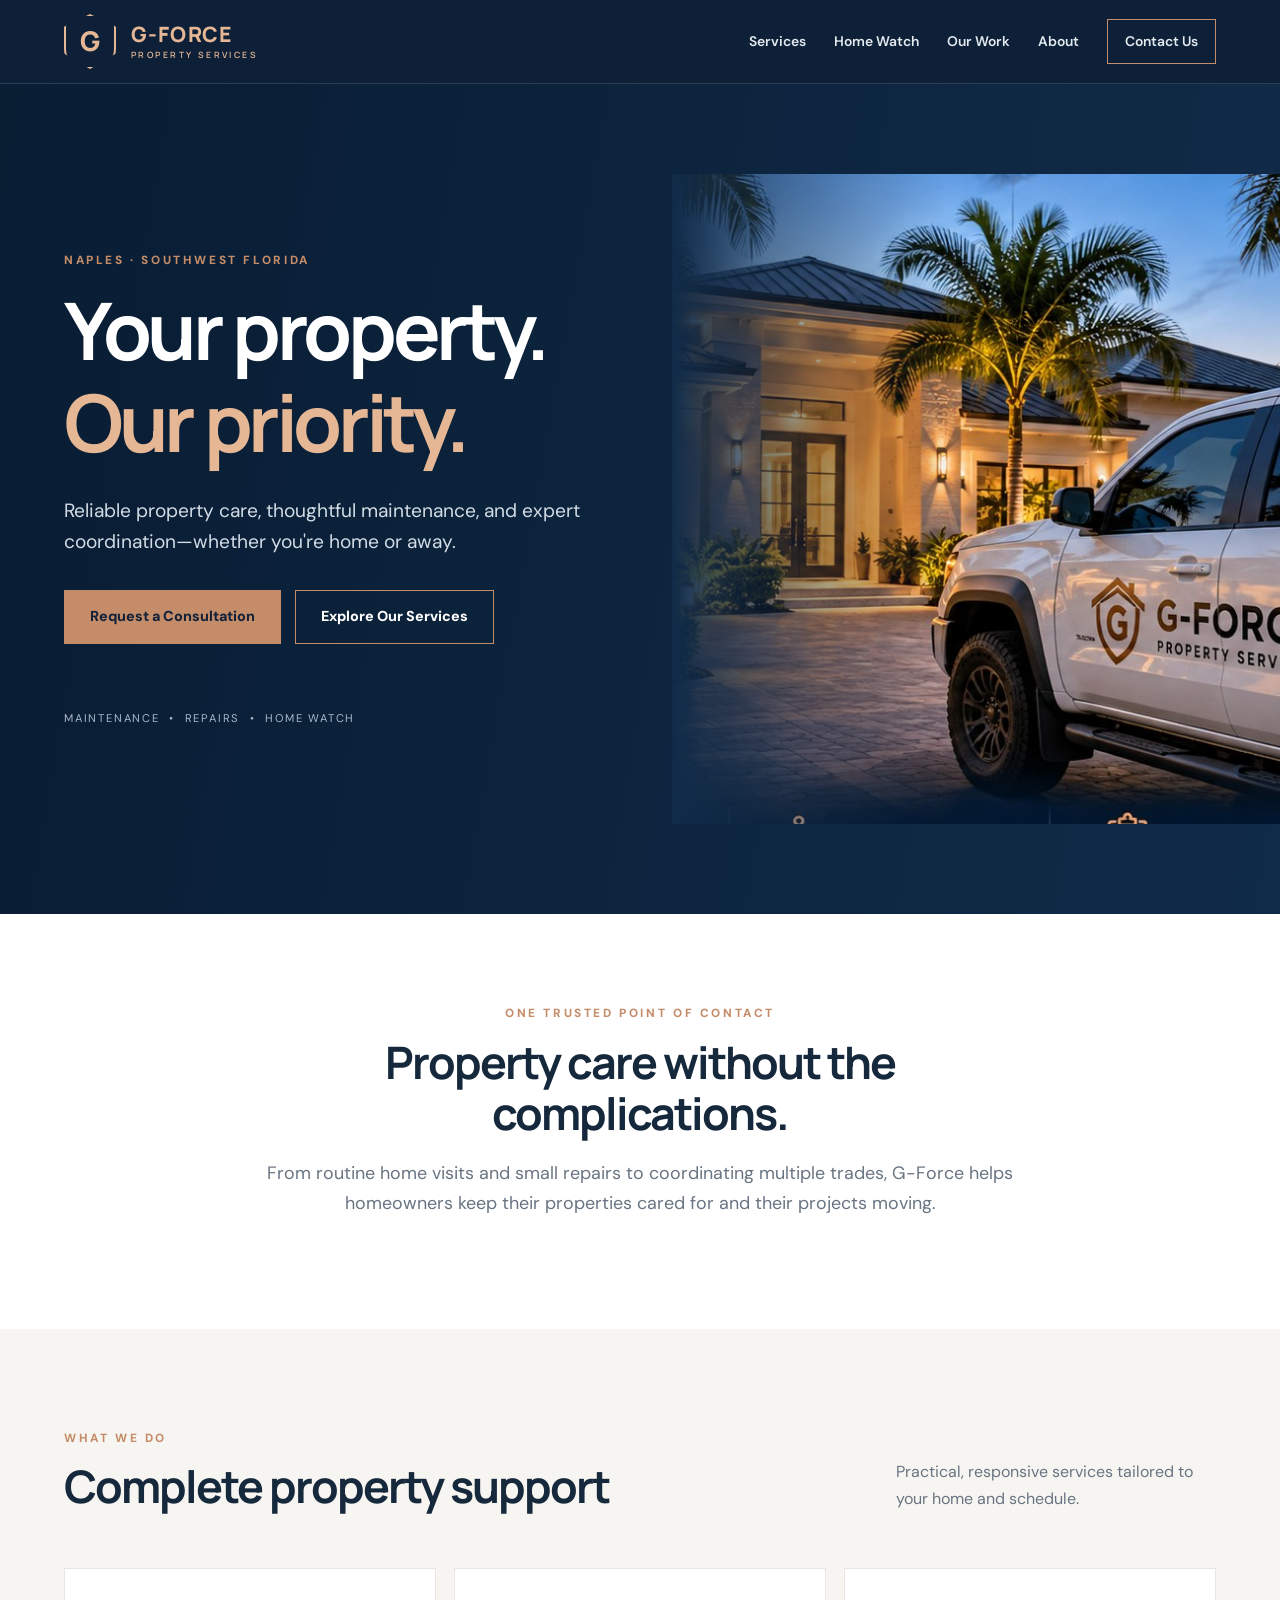
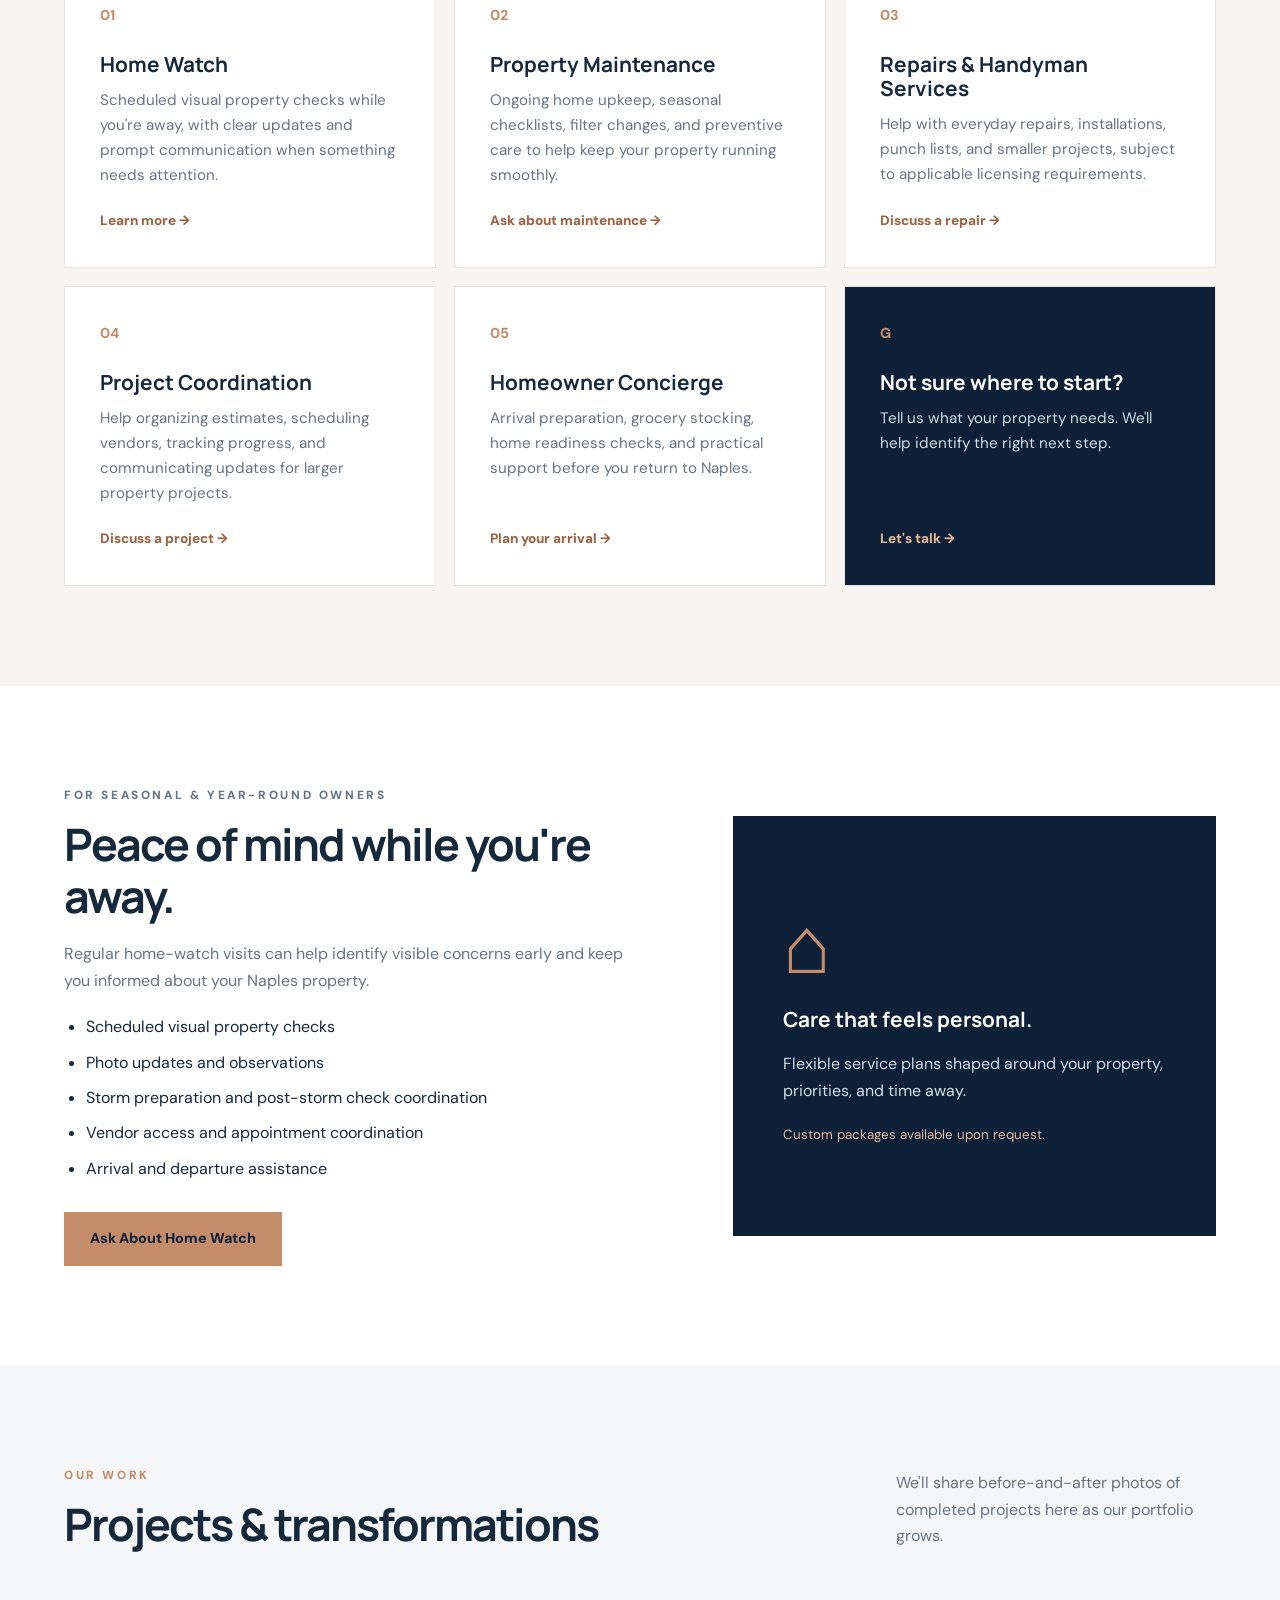
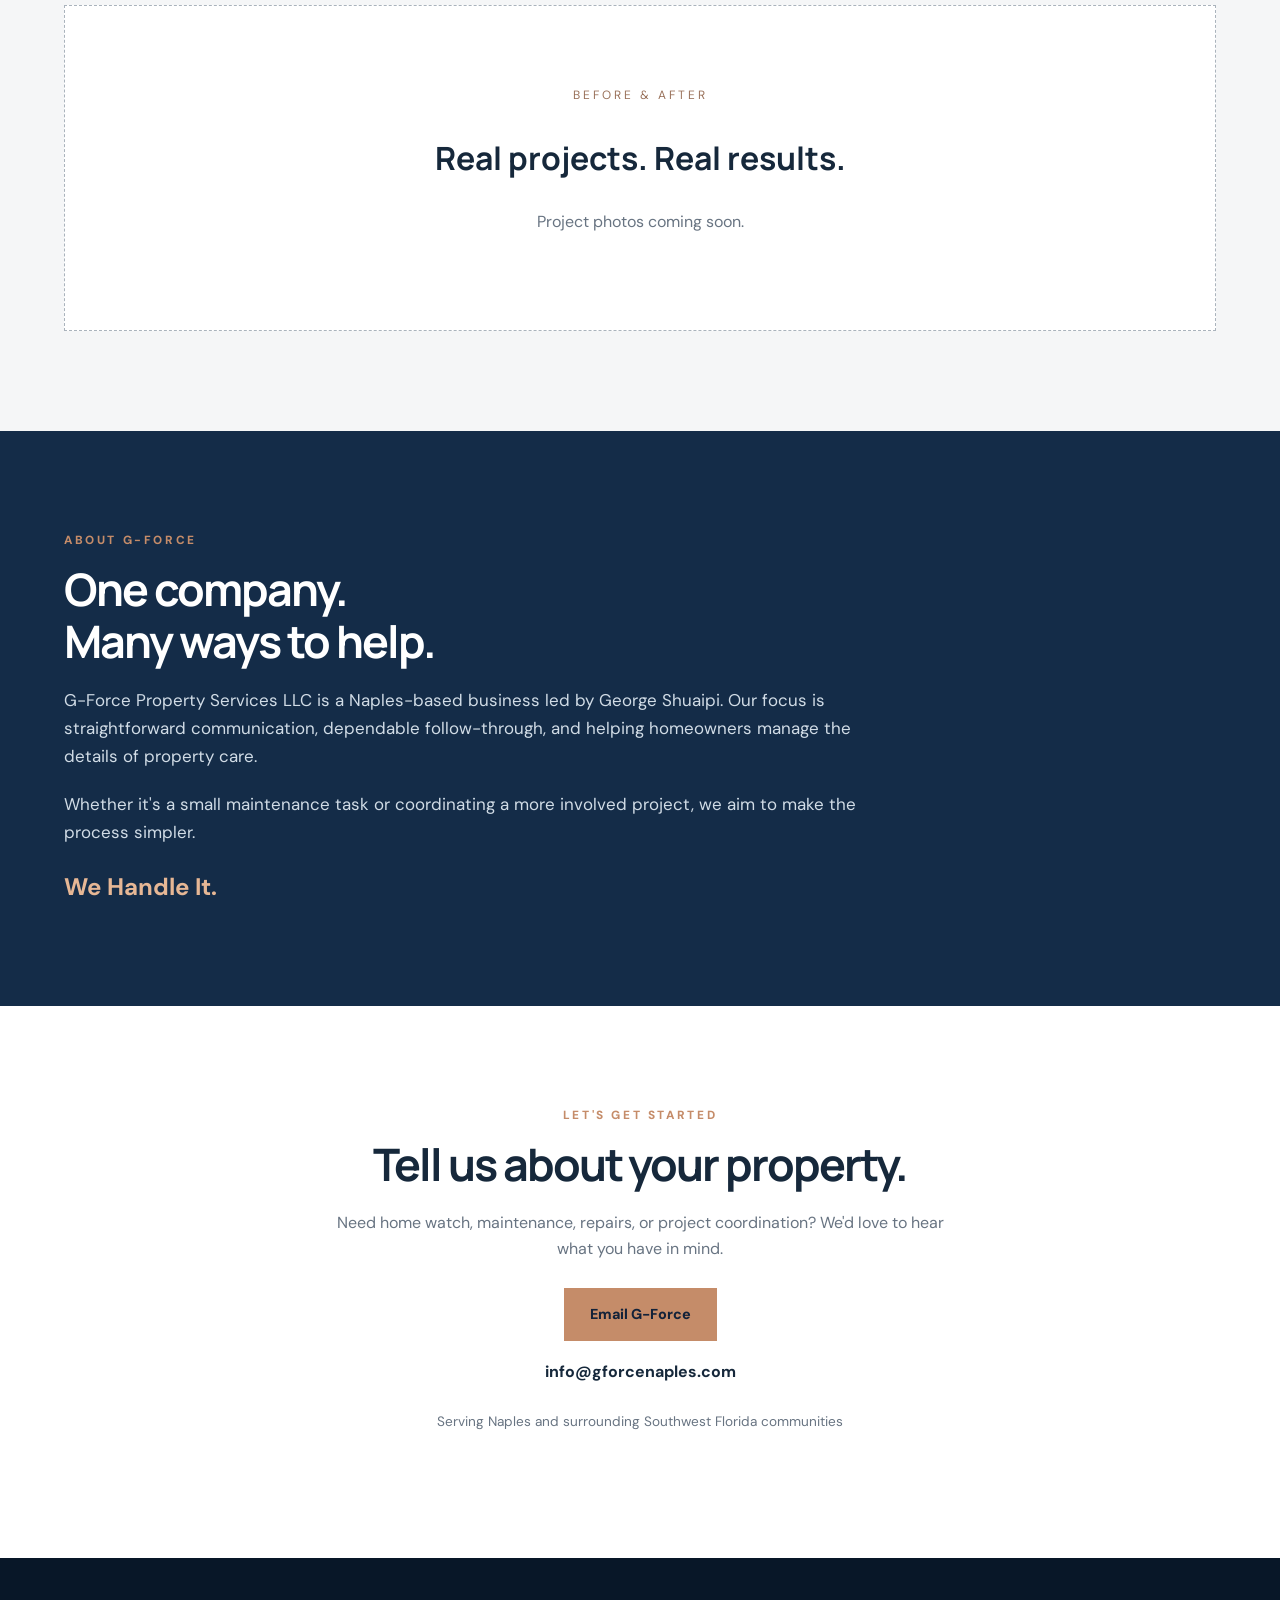
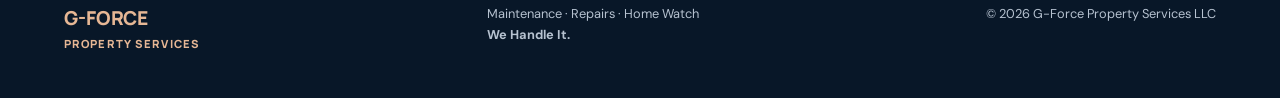
==== index.html @ e1337d16 "Add files via upload" ====
<!doctype html>
<html lang="en"><head><meta charset="utf-8"><meta name="viewport" content="width=device-width,initial-scale=1">
<meta name="description" content="G-Force Property Services offers home watch, property maintenance, repairs, project coordination and concierge services in Naples, Florida.">
<title>G-Force Property Services | Naples, FL</title>
<link rel="stylesheet" href="style.css"></head><body>
<header class="header"><a class="brand" href="#home"><span class="mark" aria-hidden="true">⌂<b>G</b></span><span>G-FORCE<small>PROPERTY SERVICES</small></span></a><button class="menu" aria-label="Toggle menu" aria-expanded="false">☰</button><nav id="nav"><a href="#services">Services</a><a href="#homewatch">Home Watch</a><a href="#projects">Our Work</a><a href="#about">About</a><a class="nav-cta" href="#contact">Contact Us</a></nav></header>
<main>
<section class="hero" id="home"><div class="hero-inner"><p class="eyebrow">NAPLES · SOUTHWEST FLORIDA</p><h1>Your property.<br><em>Our priority.</em></h1><p class="lead">Reliable property care, thoughtful maintenance, and expert coordination—whether you're home or away.</p><div class="actions"><a class="button" href="#contact">Request a Consultation</a><a class="button ghost" href="#services">Explore Our Services</a></div><p class="hero-foot">MAINTENANCE &nbsp;•&nbsp; REPAIRS &nbsp;•&nbsp; HOME WATCH</p></div><div class="hero-art"><img src="property-hero.jpg" alt="Illustration of a Naples-style home and property service vehicle"></div></section>
<section class="intro"><p class="eyebrow">ONE TRUSTED POINT OF CONTACT</p><h2>Property care without the complications.</h2><p>From routine home visits and small repairs to coordinating multiple trades, G-Force helps homeowners keep their properties cared for and their projects moving.</p></section>
<section class="services section" id="services"><div class="section-head"><div><p class="eyebrow">WHAT WE DO</p><h2>Complete property support</h2></div><p>Practical, responsive services tailored to your home and schedule.</p></div><div class="grid">
<article class="card"><span class="number">01</span><h3>Home Watch</h3><p>Scheduled visual property checks while you're away, with clear updates and prompt communication when something needs attention.</p><a href="#homewatch">Learn more →</a></article>
<article class="card"><span class="number">02</span><h3>Property Maintenance</h3><p>Ongoing home upkeep, seasonal checklists, filter changes, and preventive care to help keep your property running smoothly.</p><a href="#contact">Ask about maintenance →</a></article>
<article class="card"><span class="number">03</span><h3>Repairs & Handyman Services</h3><p>Help with everyday repairs, installations, punch lists, and smaller projects, subject to applicable licensing requirements.</p><a href="#contact">Discuss a repair →</a></article>
<article class="card"><span class="number">04</span><h3>Project Coordination</h3><p>Help organizing estimates, scheduling vendors, tracking progress, and communicating updates for larger property projects.</p><a href="#contact">Discuss a project →</a></article>
<article class="card"><span class="number">05</span><h3>Homeowner Concierge</h3><p>Arrival preparation, grocery stocking, home readiness checks, and practical support before you return to Naples.</p><a href="#contact">Plan your arrival →</a></article>
<article class="card accent"><span class="number">G</span><h3>Not sure where to start?</h3><p>Tell us what your property needs. We'll help identify the right next step.</p><a href="#contact">Let's talk →</a></article>
</div></section>
<section class="split section" id="homewatch"><div><p class="eyebrow">FOR SEASONAL & YEAR-ROUND OWNERS</p><h2>Peace of mind while you're away.</h2><p>Regular home-watch visits can help identify visible concerns early and keep you informed about your Naples property.</p><ul><li>Scheduled visual property checks</li><li>Photo updates and observations</li><li>Storm preparation and post-storm check coordination</li><li>Vendor access and appointment coordination</li><li>Arrival and departure assistance</li></ul><a class="button" href="#contact">Ask About Home Watch</a></div><div class="feature-box"><div class="feature-icon">⌂</div><h3>Care that feels personal.</h3><p>Flexible service plans shaped around your property, priorities, and time away.</p><small>Custom packages available upon request.</small></div></section>
<section class="work section" id="projects"><div class="section-head"><div><p class="eyebrow">OUR WORK</p><h2>Projects & transformations</h2></div><p>We'll share before-and-after photos of completed projects here as our portfolio grows.</p></div><div class="empty-gallery"><span>BEFORE & AFTER</span><h3>Real projects. Real results.</h3><p>Project photos coming soon.</p></div></section>
<section class="about section" id="about"><div class="about-content"><p class="eyebrow">ABOUT G-FORCE</p><h2>One company.<br>Many ways to help.</h2><p>G-Force Property Services LLC is a Naples-based business led by George Shuaipi. Our focus is straightforward communication, dependable follow-through, and helping homeowners manage the details of property care.</p><p>Whether it's a small maintenance task or coordinating a more involved project, we aim to make the process simpler.</p><strong>We Handle It.</strong></div></section>
<section class="contact section" id="contact"><p class="eyebrow">LET'S GET STARTED</p><h2>Tell us about your property.</h2><p>Need home watch, maintenance, repairs, or project coordination? We'd love to hear what you have in mind.</p><a class="button" href="mailto:info@gforcenaples.com?subject=G-Force%20Service%20Inquiry">Email G-Force</a><p class="email">info@gforcenaples.com</p><p class="location">Serving Naples and surrounding Southwest Florida communities</p></section>
</main><footer><div class="footer-brand">G-FORCE <span>PROPERTY SERVICES</span></div><div>Maintenance · Repairs · Home Watch<br><strong>We Handle It.</strong></div><div>© <span id="year"></span> G-Force Property Services LLC</div></footer><script src="script.js"></script></body></html>
---- style.css ----
@import url('https://fonts.googleapis.com/css2?family=DM+Sans:wght@400;500;600;700&family=Manrope:wght@400;500;600;700;800&display=swap');
:root{--navy:#0d2038;--navy2:#142c48;--copper:#c58c69;--copperlight:#e6b795;--cream:#f7f5f1;--ink:#16283b;--muted:#687482}*{box-sizing:border-box}html{scroll-behavior:smooth}body{margin:0;font-family:'DM Sans',Arial,sans-serif;color:var(--ink);background:#fff;line-height:1.65}h1,h2,h3{font-family:Manrope,Arial,sans-serif;line-height:1.16}h1{font-size:clamp(3.1rem,6.2vw,6.3rem);letter-spacing:-.055em;margin:14px 0 26px}h1 em{font-style:normal;color:var(--copperlight)}h2{font-size:clamp(2rem,3.5vw,3.7rem);letter-spacing:-.045em;margin:12px 0 20px}h3{font-size:1.3rem}p{margin:0 0 20px}.eyebrow{font-size:.74rem;font-weight:800;letter-spacing:.22em;color:var(--copper);margin-bottom:12px}.header{height:84px;display:flex;align-items:center;justify-content:space-between;padding:0 max(5%,calc((100% - 1280px)/2));background:var(--navy);color:white;position:sticky;top:0;z-index:10;border-bottom:1px solid #ffffff22}.brand{color:#fff;text-decoration:none;display:flex;gap:12px;align-items:center;font-family:Manrope;font-weight:800;font-size:1.2rem;letter-spacing:.12em;line-height:1.05}.brand small{display:block;font-size:.56rem;letter-spacing:.18em;color:var(--copperlight);margin-top:5px}.mark{border:2px solid var(--copper);border-radius:7px 7px 14px 14px;padding:8px 11px;color:var(--copper);font-size:1.4rem}nav{display:flex;gap:28px;align-items:center}nav a{color:#e5eaf0;text-decoration:none;font-size:.87rem;font-weight:600}nav a:hover{color:var(--copperlight)}.nav-cta{border:1px solid var(--copper);padding:10px 17px}.menu{display:none;background:none;color:#fff;border:0;font-size:1.5rem}.hero{min-height:670px;background:radial-gradient(circle at 85% 25%,#203e5c 0%,transparent 38%),linear-gradient(135deg,#0b1b30,#122b49);color:#fff;display:grid;grid-template-columns:1.25fr .75fr;align-items:center;padding:90px max(5%,calc((100% - 1280px)/2));gap:45px}.lead{font-size:1.2rem;max-width:570px;color:#d2dce6}.actions{display:flex;gap:14px;flex-wrap:wrap;margin-top:32px}.button{display:inline-block;background:var(--copper);color:#132239;text-decoration:none;padding:14px 25px;font-weight:800;border:1px solid var(--copper);font-size:.9rem}.button:hover{background:var(--copperlight)}.button.ghost{background:transparent;color:#fff}.hero-foot{margin-top:65px;letter-spacing:.16em;font-size:.7rem;color:#a9b8c8}.hero-art{text-align:center}.hero-art img{max-width:100%;width:370px;aspect-ratio:3/4;object-fit:cover;border-radius:4px;box-shadow:0 30px 70px #0005}.intro{text-align:center;padding:90px 20px;max-width:820px;margin:auto}.intro p:last-child{font-size:1.12rem;color:var(--muted)}.section{padding:100px max(5%,calc((100% - 1280px)/2))}.services{background:var(--cream)}.section-head{display:flex;justify-content:space-between;gap:30px;align-items:end;margin-bottom:36px}.section-head>p{max-width:320px;color:var(--muted)}.grid{display:grid;grid-template-columns:repeat(3,1fr);gap:18px}.card{background:white;padding:35px;min-height:300px;display:flex;flex-direction:column;border:1px solid #e9e6e1}.card .number{color:var(--copper);font-size:.9rem;font-weight:800}.card h3{margin:24px 0 12px}.card p{color:var(--muted);font-size:.95rem}.card a{margin-top:auto;text-decoration:none;color:#9c6343;font-weight:800;font-size:.85rem}.card.accent{background:var(--navy);color:#fff}.card.accent p{color:#d3dce5}.card.accent a{color:var(--copperlight)}.split{display:grid;grid-template-columns:1fr .85fr;gap:100px;align-items:center}.split p{color:var(--muted)}ul{padding-left:22px;margin-bottom:30px}li{margin:9px 0}.feature-box{background:var(--navy);color:white;padding:65px 50px;min-height:420px;display:flex;flex-direction:column;justify-content:center}.feature-icon{font-size:5rem;color:var(--copper);line-height:1}.feature-box p{color:#d1dce7}.feature-box small{color:var(--copperlight)}.work{background:#f5f6f7}.empty-gallery{border:1px dashed #aab3bc;text-align:center;padding:75px 20px;background:#fff}.empty-gallery span{font-size:.75rem;letter-spacing:.25em;color:#9a725b}.empty-gallery h3{font-size:2rem}.empty-gallery p{color:var(--muted)}.about{background:var(--navy2);color:#fff}.about-content{max-width:800px}.about p:not(.eyebrow){color:#d1dce6;font-size:1.06rem}.about strong{font-size:1.5rem;color:var(--copperlight)}.contact{text-align:center}.contact>p:not(.eyebrow){max-width:620px;margin:0 auto 25px;color:var(--muted)}.contact .email{margin-top:18px!important;color:var(--ink)!important;font-weight:700}.contact .location{font-size:.85rem}footer{background:#081728;color:#b6c2d0;padding:45px 5%;display:flex;justify-content:space-between;gap:25px;font-size:.8rem}footer .footer-brand{font-family:Manrope;font-weight:800;font-size:1.2rem;color:var(--copperlight)}footer .footer-brand span{display:block;font-size:.7rem;letter-spacing:.1em}@media(max-width:850px){.menu{display:block}nav{display:none;position:absolute;top:84px;left:0;right:0;background:var(--navy);padding:20px 5%;flex-direction:column;align-items:stretch}nav.open{display:flex}.hero{grid-template-columns:1fr;padding-top:65px;padding-bottom:65px;gap:20px}.hero-art img{width:250px;max-height:300px;object-fit:contain}.hero-foot{margin-top:40px}.grid{grid-template-columns:repeat(2,1fr)}.split{grid-template-columns:1fr;gap:30px}.section-head{display:block}footer{flex-direction:column}}@media(max-width:560px){.grid{grid-template-columns:1fr}.section{padding:70px 6%}.hero{padding-left:6%;padding-right:6%}.card{min-height:240px}.feature-box{min-height:320px;padding:40px 30px}.brand{font-size:1rem}.hero-art img{width:220px}.hero-foot{letter-spacing:.07em}}
/* Refreshed copper header branding and property-services hero */
.brand{color:var(--copperlight);font-size:1.32rem;letter-spacing:.055em;gap:15px}
.brand small{color:var(--copperlight);letter-spacing:.28em;font-size:.54rem;font-weight:600}
.mark{width:52px;height:55px;display:flex;align-items:center;justify-content:center;position:relative;border:2px solid var(--copperlight);border-radius:14px 14px 20px 20px;transform:none;padding:0;font-size:0;clip-path:polygon(50% 0,100% 23%,100% 72%,50% 100%,0 72%,0 23%)}
.mark b{font-size:1.7rem;color:var(--copperlight);font-weight:800}
.hero{grid-template-columns:1fr 1fr;gap:0;position:relative;overflow:hidden;padding-right:0;min-height:650px;background:linear-gradient(100deg,#091d33,#102b49)}
.hero-inner{position:relative;z-index:2;padding-right:24px}
.hero-art{height:100%;min-height:650px;position:relative;overflow:hidden}
.hero-art:before{content:'';position:absolute;inset:0;z-index:1;background:linear-gradient(90deg,#102b49 0%,rgba(16,43,73,.55) 15%,transparent 45%)}
.hero-art img{display:block;width:100%;height:100%;max-width:none;aspect-ratio:auto;object-fit:cover;object-position:50% center;border-radius:0;box-shadow:none}
@media(max-width:850px){.hero{grid-template-columns:1fr;padding-right:0;padding-bottom:0}.hero-inner{padding-right:6%}.hero-art{min-height:340px;height:340px;margin-top:30px}.hero-art:before{background:linear-gradient(180deg,#102b49,transparent 32%)}.hero-art img{width:100%;max-height:none;height:100%;object-fit:cover}.brand{font-size:1.05rem}.mark{width:44px;height:47px}.mark b{font-size:1.4rem}}
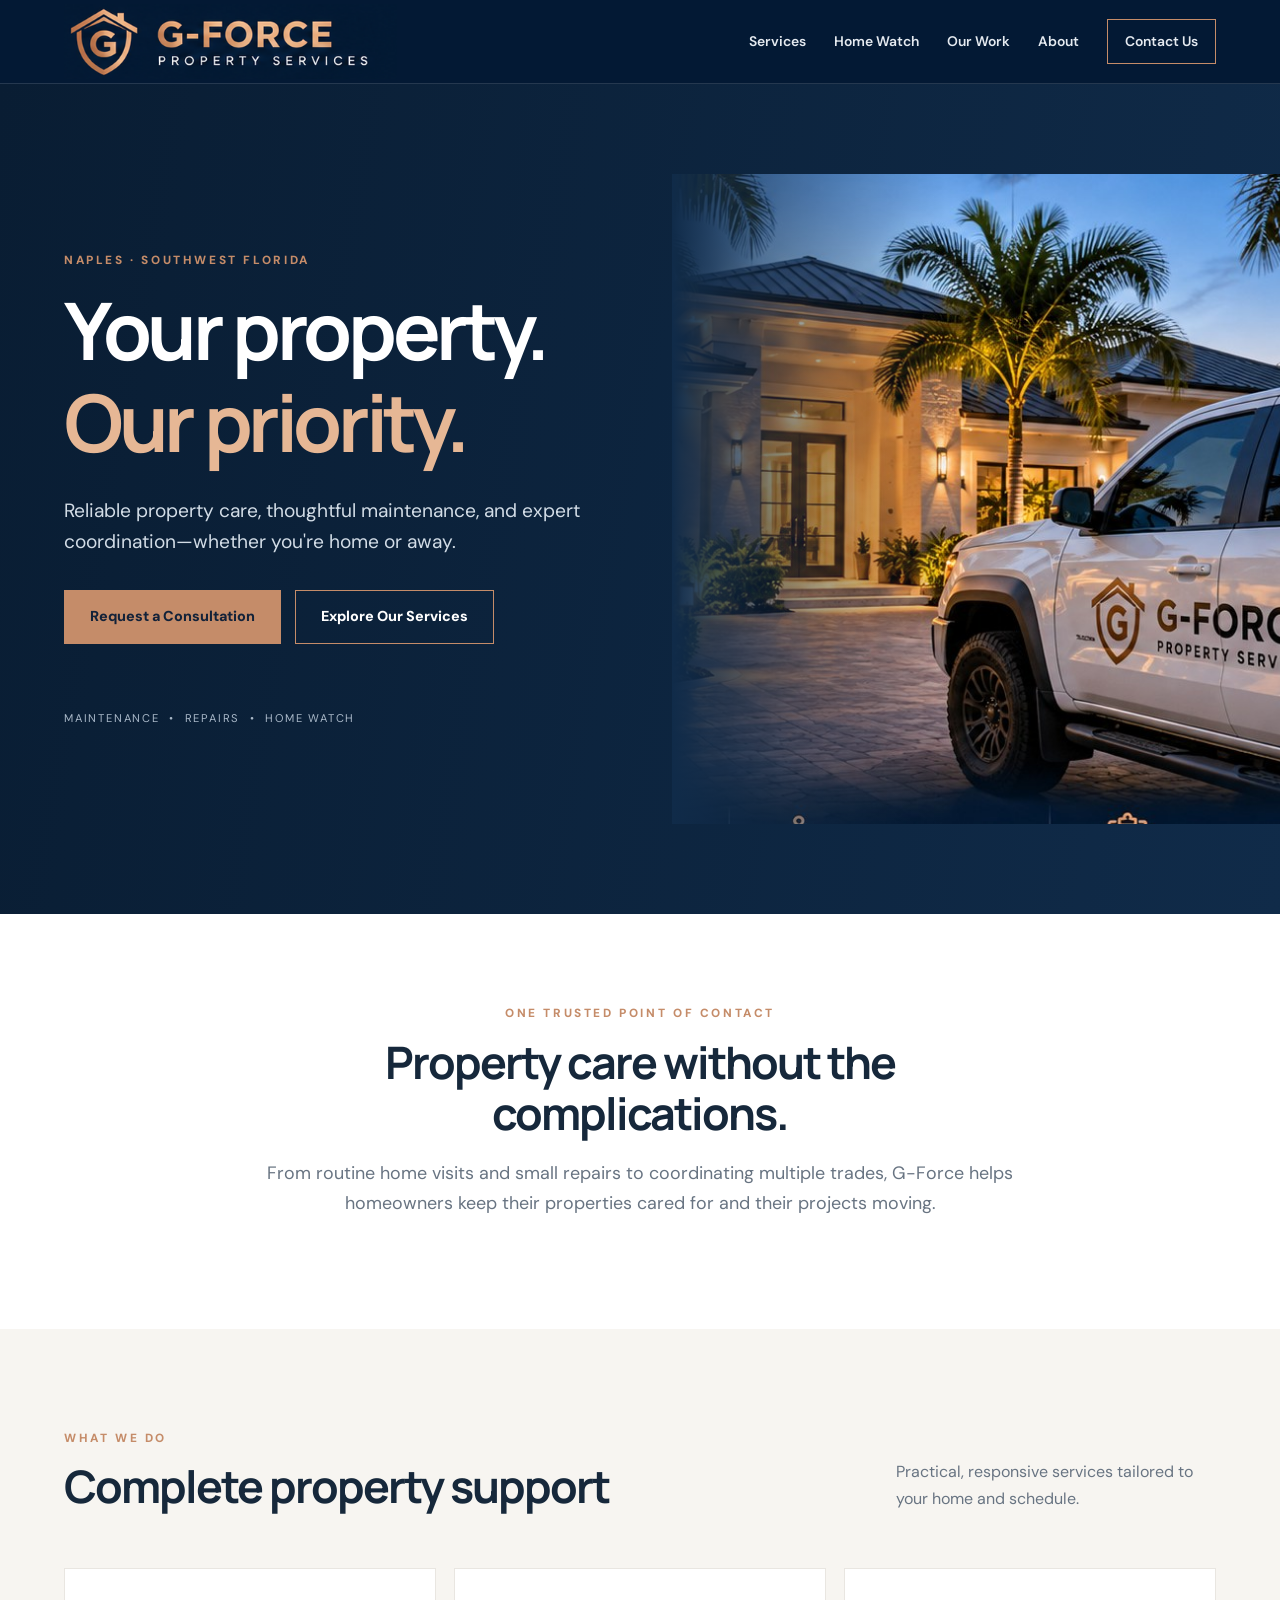
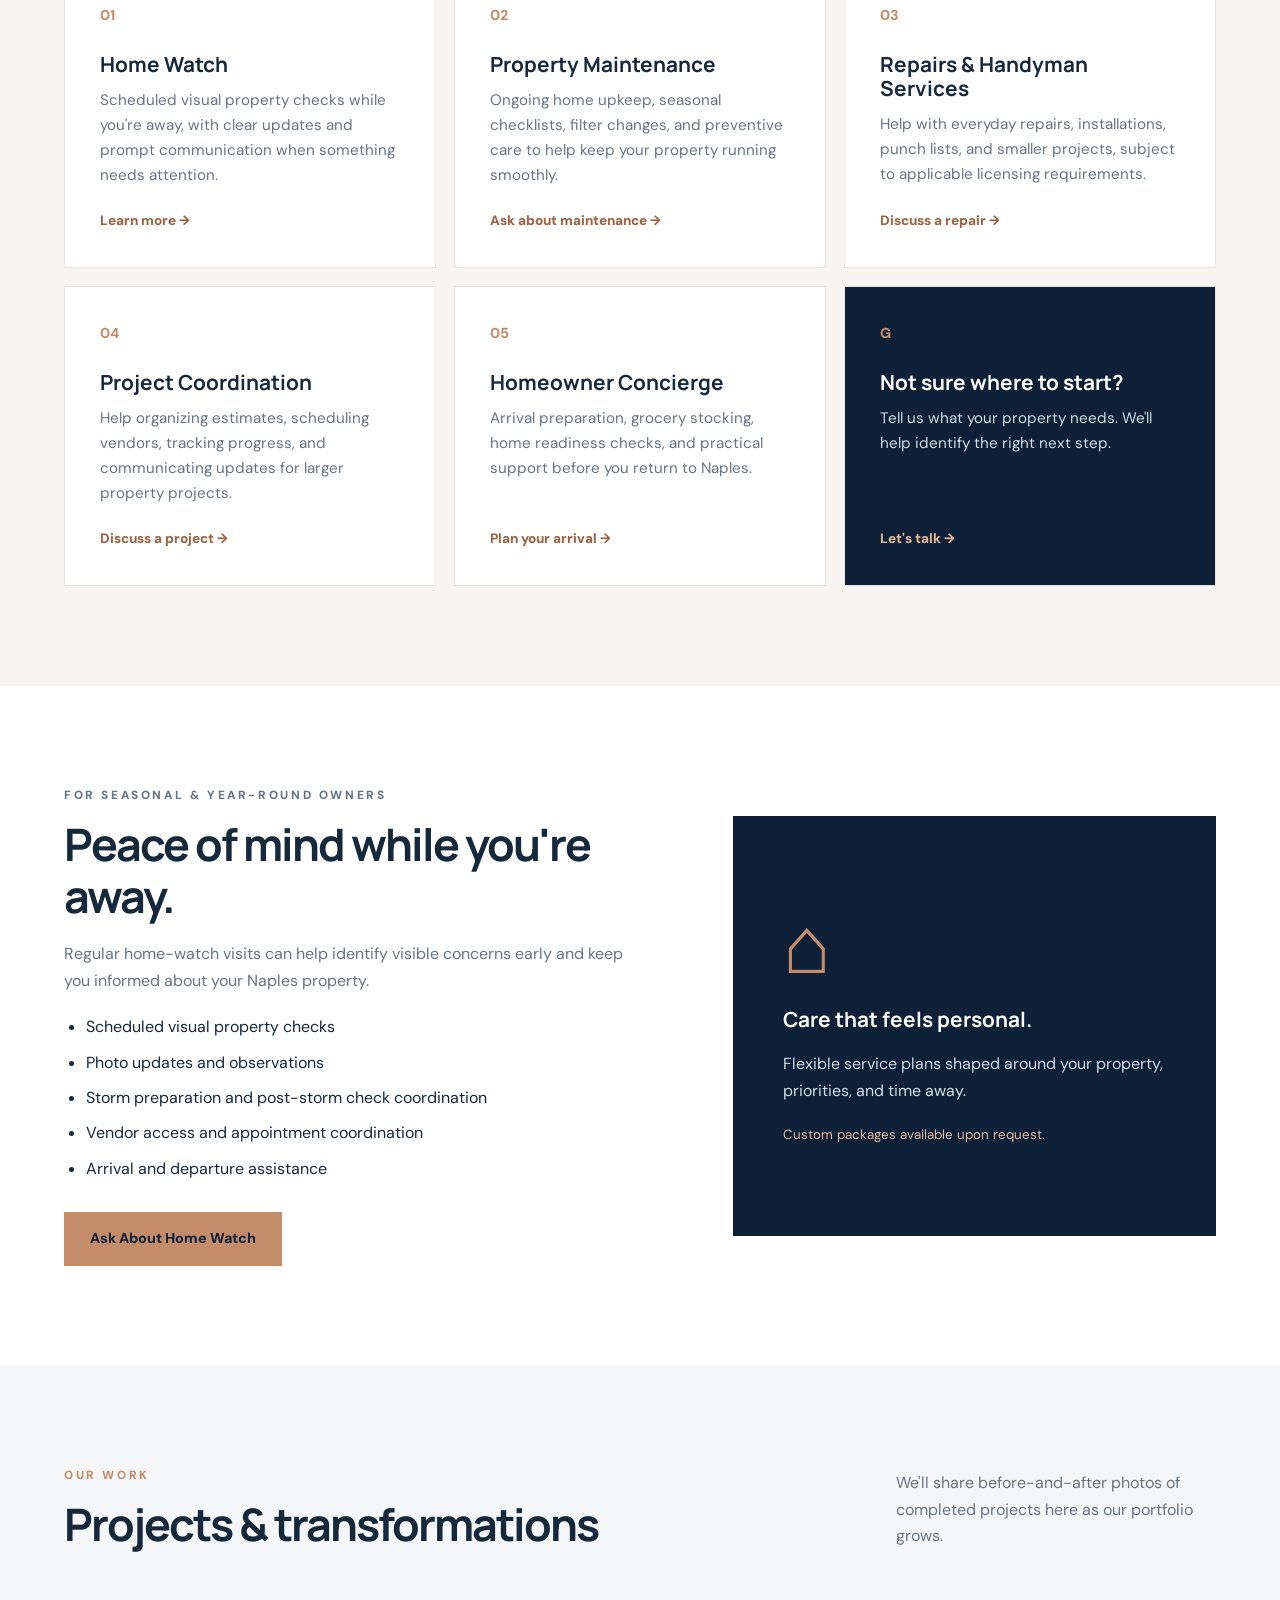
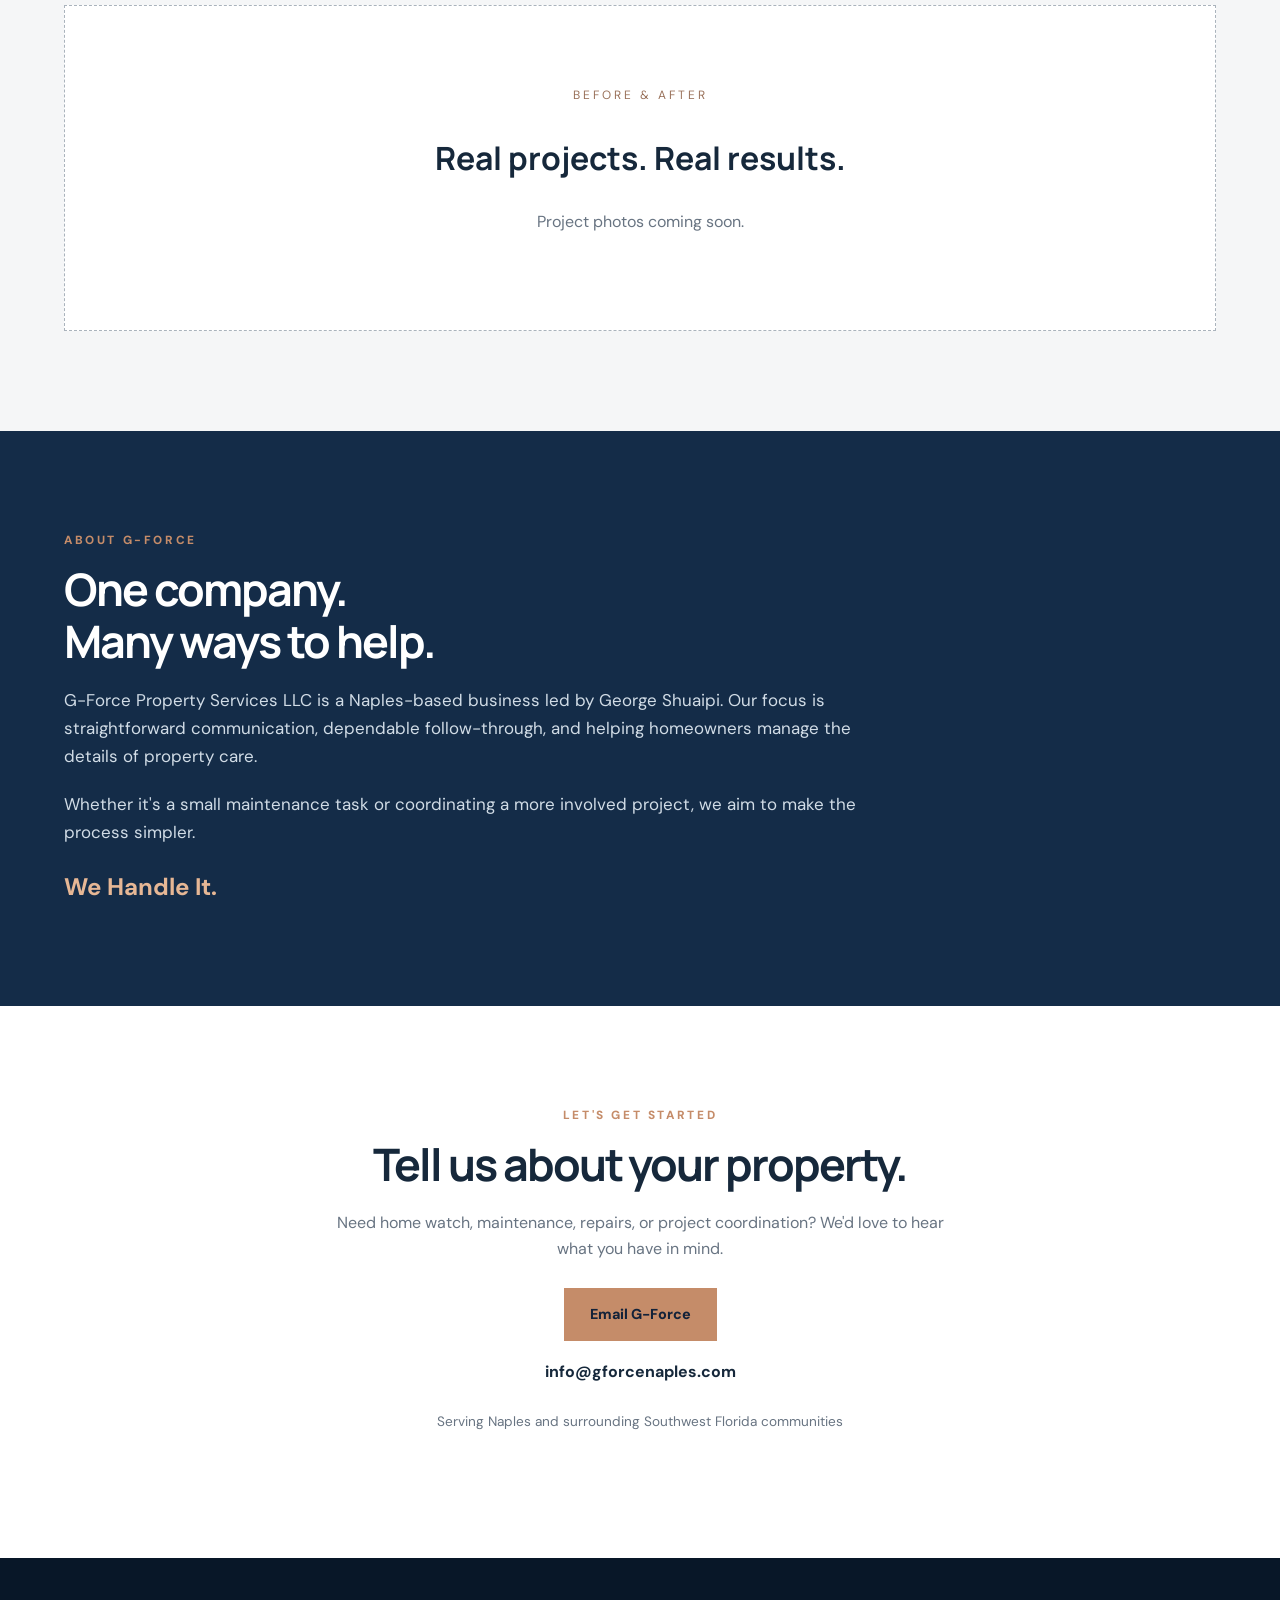
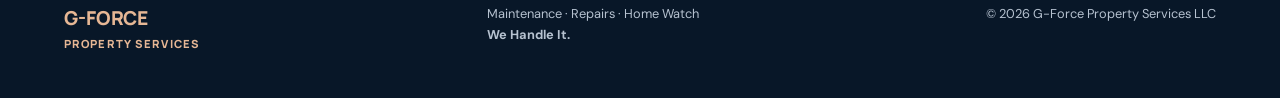
==== commit 52fc2591: "Add files via upload" ====
--- a/index.html
+++ b/index.html
@@ -3,7 +3,7 @@
 <meta name="description" content="G-Force Property Services offers home watch, property maintenance, repairs, project coordination and concierge services in Naples, Florida.">
 <title>G-Force Property Services | Naples, FL</title>
 <link rel="stylesheet" href="style.css"></head><body>
-<header class="header"><a class="brand" href="#home"><span class="mark" aria-hidden="true">⌂<b>G</b></span><span>G-FORCE<small>PROPERTY SERVICES</small></span></a><button class="menu" aria-label="Toggle menu" aria-expanded="false">☰</button><nav id="nav"><a href="#services">Services</a><a href="#homewatch">Home Watch</a><a href="#projects">Our Work</a><a href="#about">About</a><a class="nav-cta" href="#contact">Contact Us</a></nav></header>
+<header class="header"><a class="brand" href="#home"><img class="header-logo" src="gforce-header-logo.png" alt="G-Force Property Services"></a><button class="menu" aria-label="Toggle menu" aria-expanded="false">☰</button><nav id="nav"><a href="#services">Services</a><a href="#homewatch">Home Watch</a><a href="#projects">Our Work</a><a href="#about">About</a><a class="nav-cta" href="#contact">Contact Us</a></nav></header>
 <main>
 <section class="hero" id="home"><div class="hero-inner"><p class="eyebrow">NAPLES · SOUTHWEST FLORIDA</p><h1>Your property.<br><em>Our priority.</em></h1><p class="lead">Reliable property care, thoughtful maintenance, and expert coordination—whether you're home or away.</p><div class="actions"><a class="button" href="#contact">Request a Consultation</a><a class="button ghost" href="#services">Explore Our Services</a></div><p class="hero-foot">MAINTENANCE &nbsp;•&nbsp; REPAIRS &nbsp;•&nbsp; HOME WATCH</p></div><div class="hero-art"><img src="property-hero.jpg" alt="Illustration of a Naples-style home and property service vehicle"></div></section>
 <section class="intro"><p class="eyebrow">ONE TRUSTED POINT OF CONTACT</p><h2>Property care without the complications.</h2><p>From routine home visits and small repairs to coordinating multiple trades, G-Force helps homeowners keep their properties cared for and their projects moving.</p></section>
--- a/style.css
+++ b/style.css
@@ -11,3 +11,10 @@
 .hero-art:before{content:'';position:absolute;inset:0;z-index:1;background:linear-gradient(90deg,#102b49 0%,rgba(16,43,73,.55) 15%,transparent 45%)}
 .hero-art img{display:block;width:100%;height:100%;max-width:none;aspect-ratio:auto;object-fit:cover;object-position:50% center;border-radius:0;box-shadow:none}
 @media(max-width:850px){.hero{grid-template-columns:1fr;padding-right:0;padding-bottom:0}.hero-inner{padding-right:6%}.hero-art{min-height:340px;height:340px;margin-top:30px}.hero-art:before{background:linear-gradient(180deg,#102b49,transparent 32%)}.hero-art img{width:100%;max-height:none;height:100%;object-fit:cover}.brand{font-size:1.05rem}.mark{width:44px;height:47px}.mark b{font-size:1.4rem}}
+
+/* Approved copper G-FORCE shield + wordmark from visual mockup */
+.header{background:#031934;}
+.brand{display:flex;align-items:center;line-height:1;}
+.header-logo{display:block;width:clamp(215px,26vw,350px);height:auto;object-fit:contain;}
+@media(max-width:850px){.header-logo{width:230px}}
+@media(max-width:560px){.header-logo{width:195px}.header{padding-left:4%;padding-right:4%}}
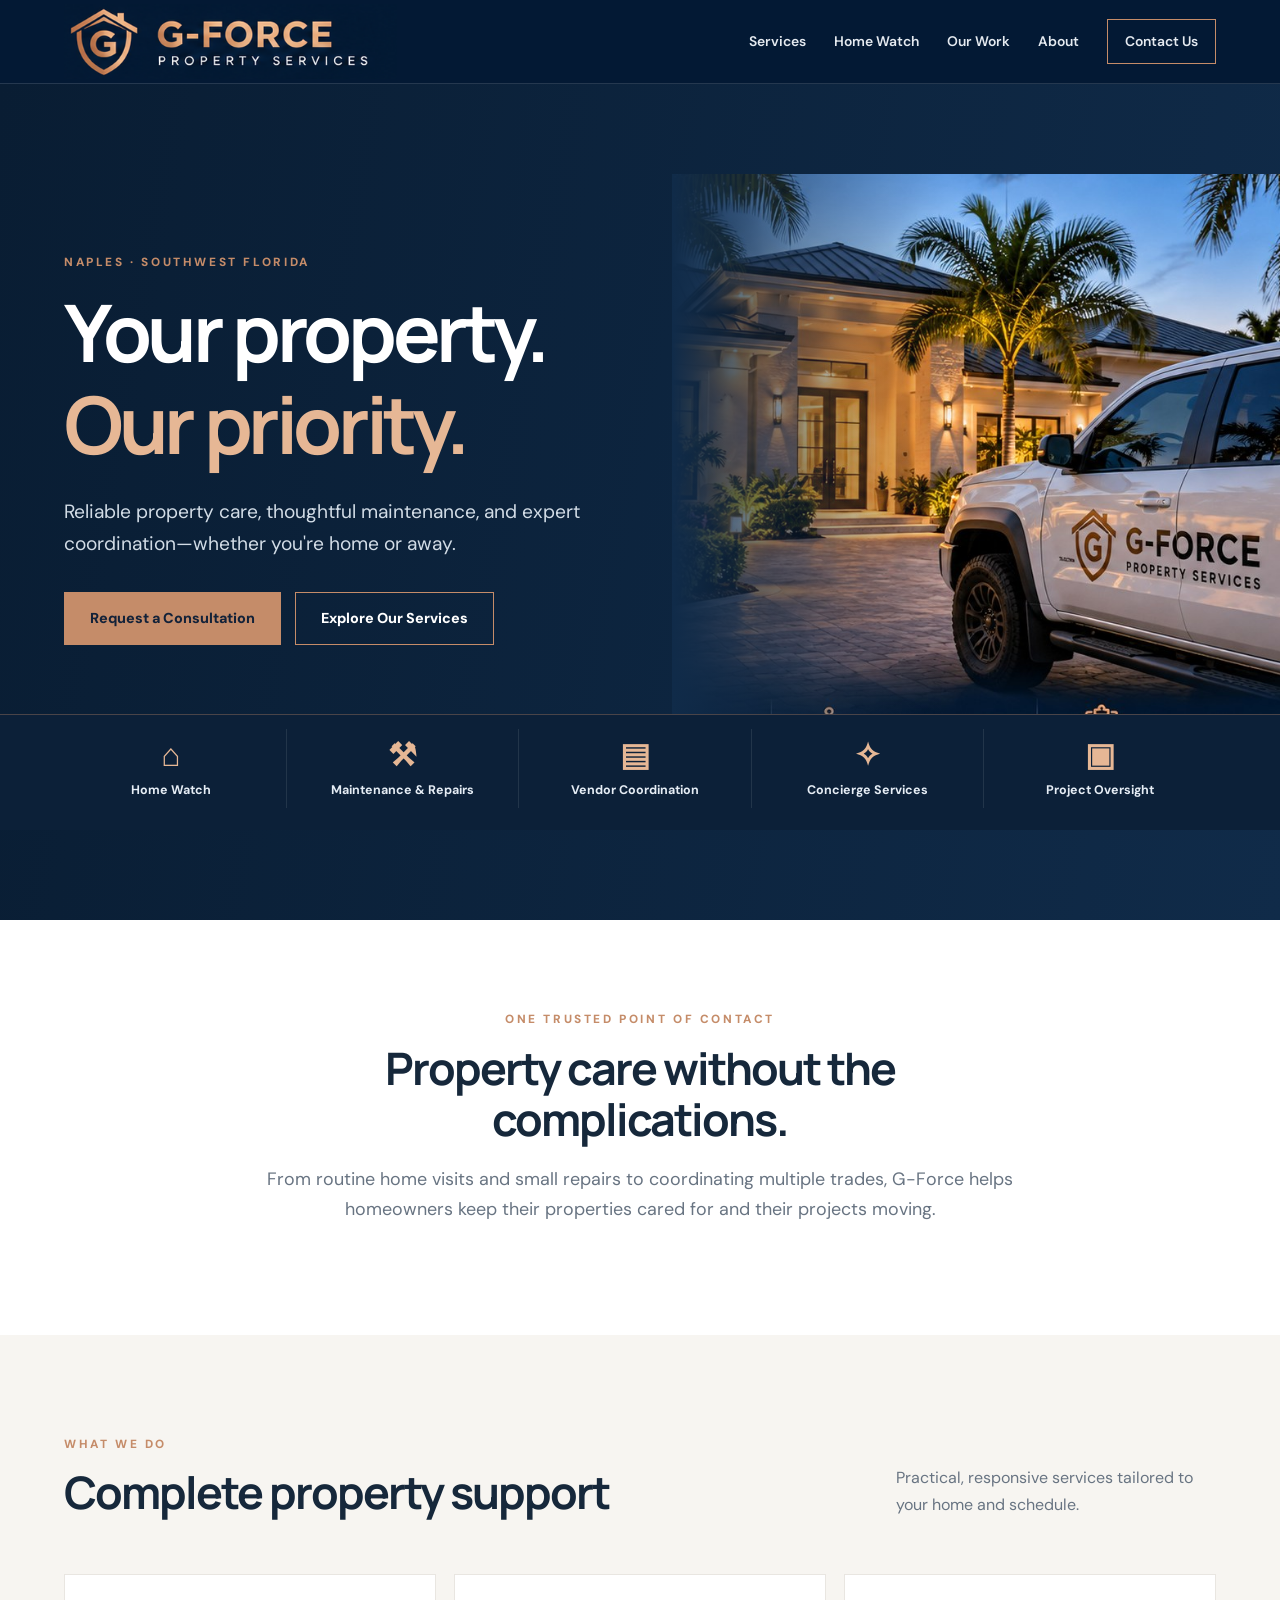
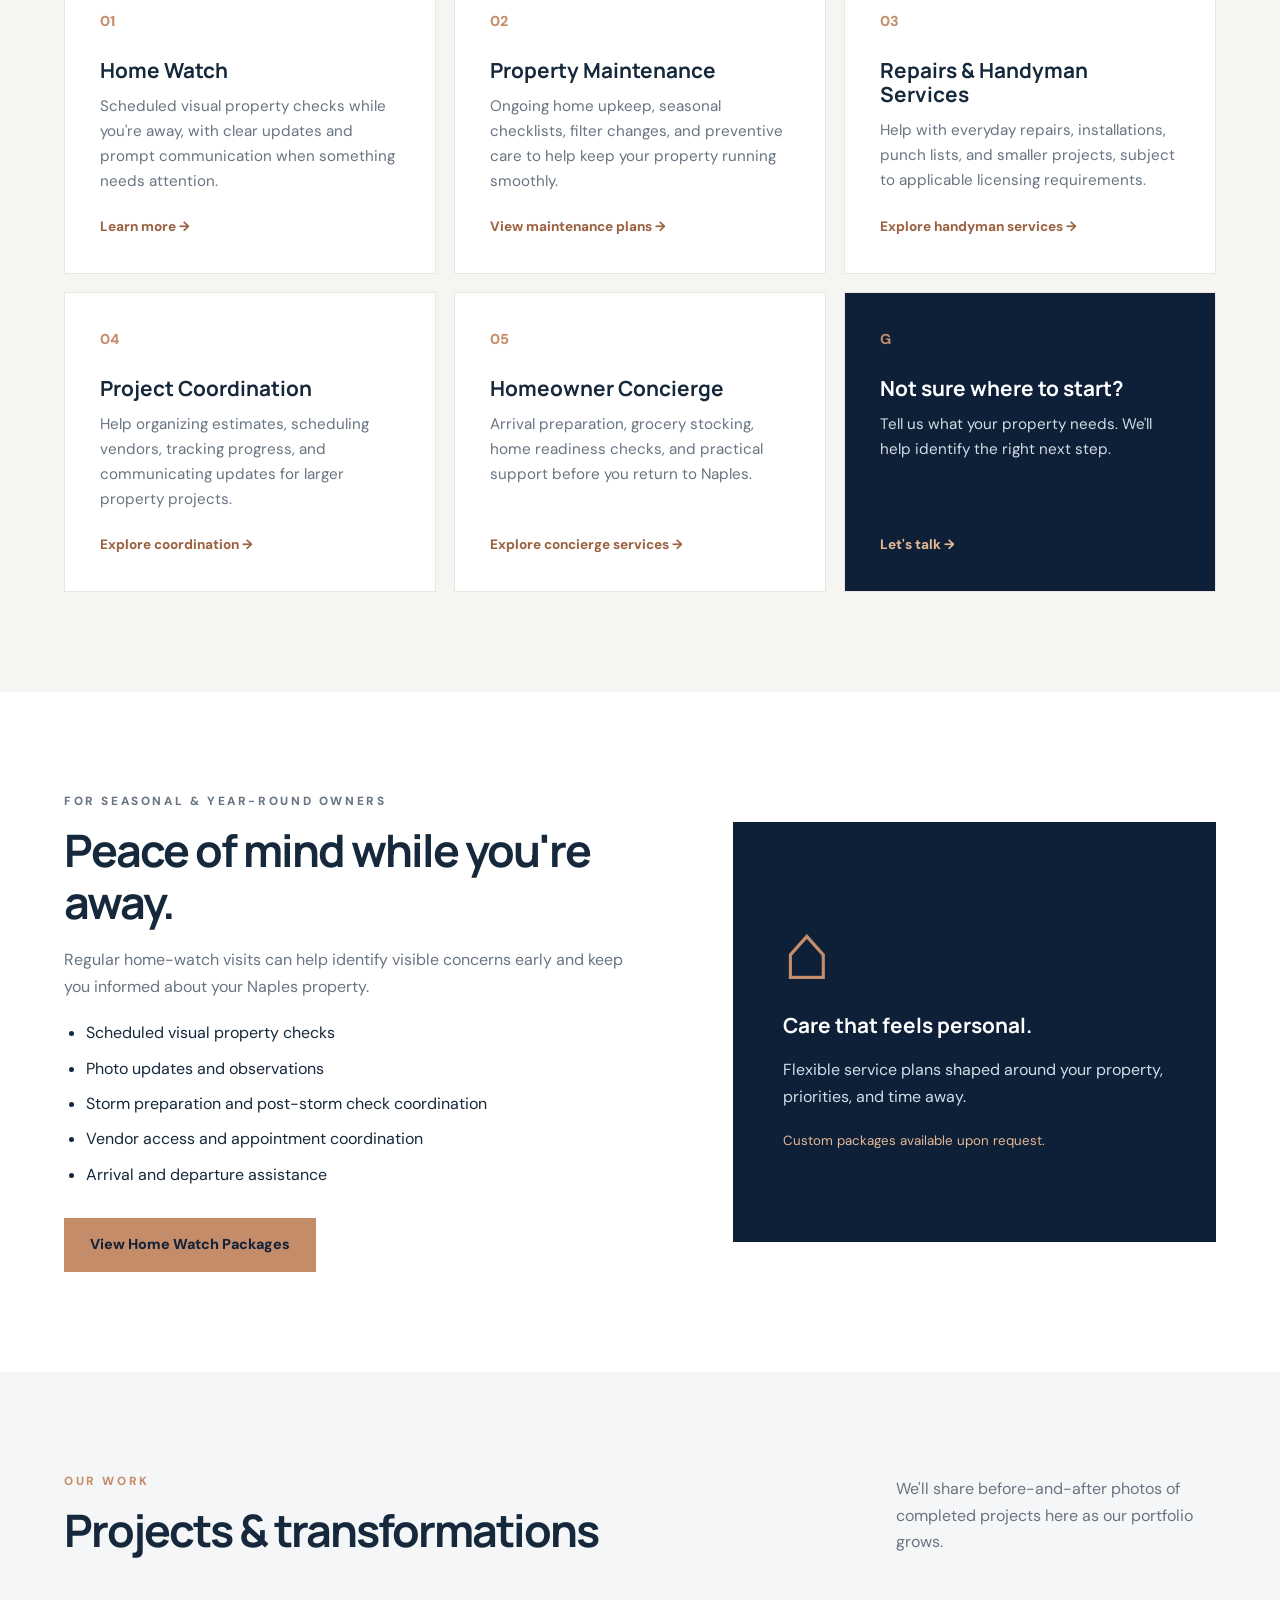
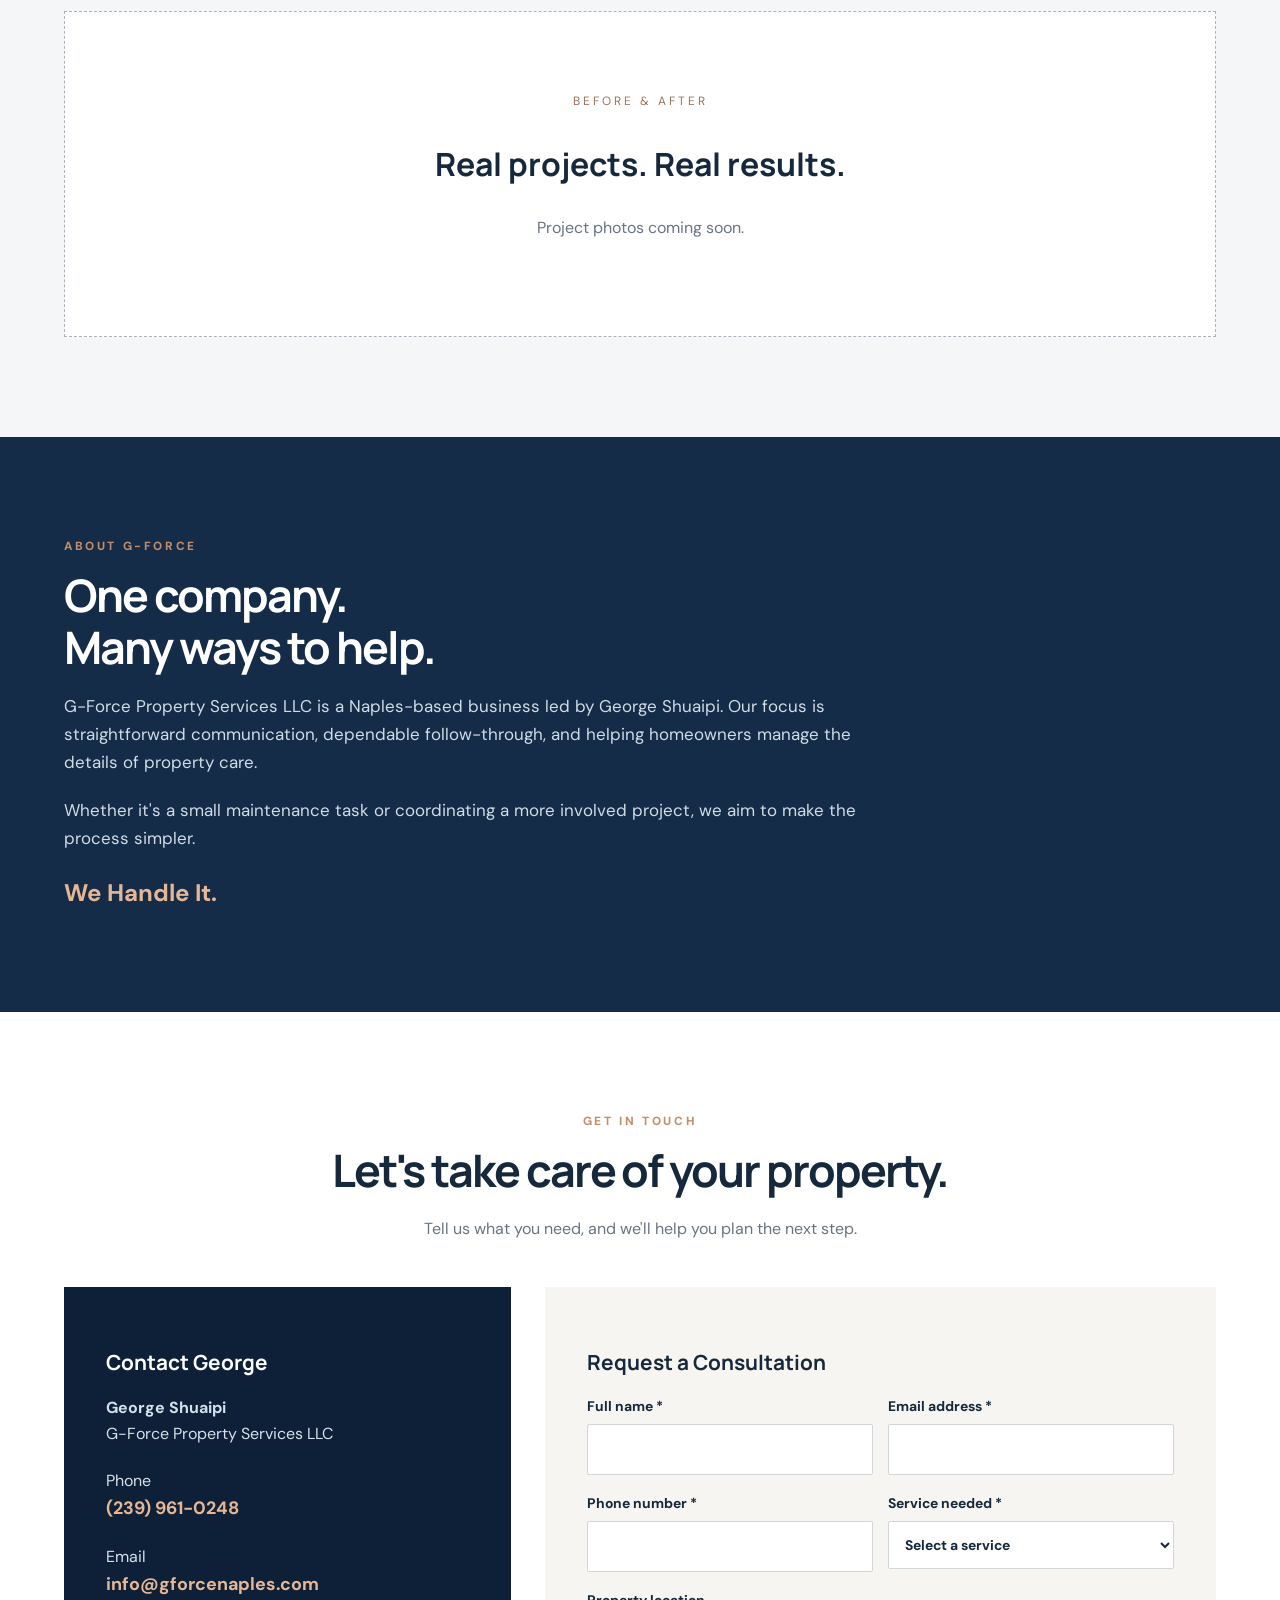
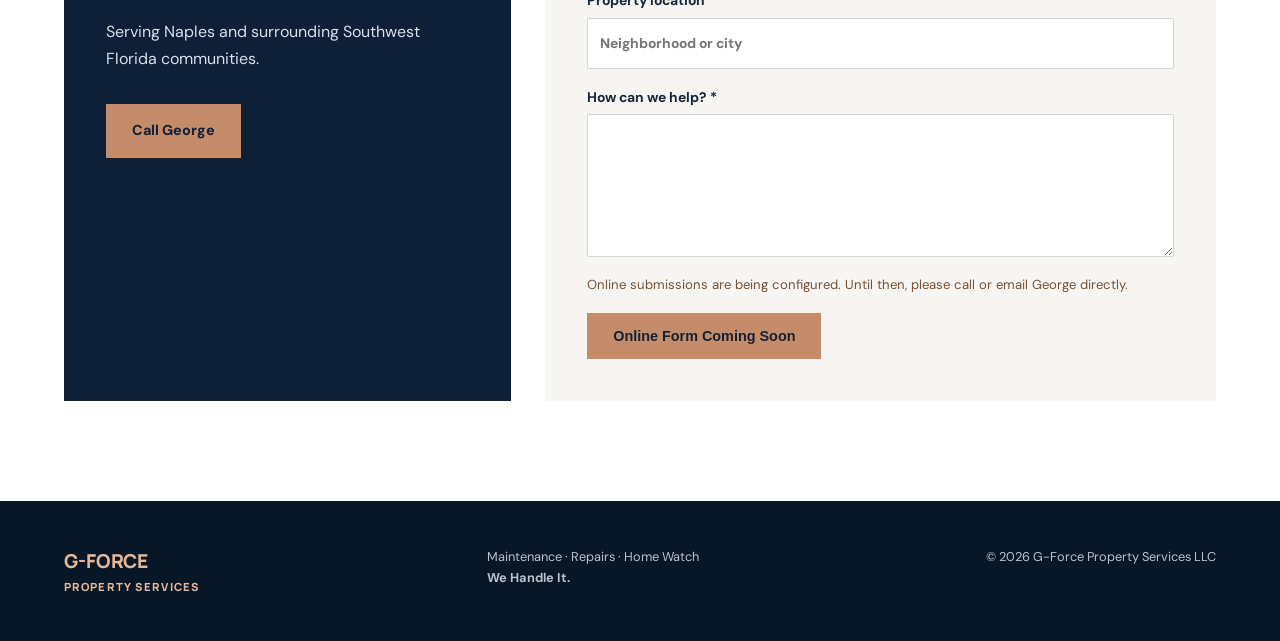
==== commit 11807678: "Add files via upload" ====
--- a/index.html
+++ b/index.html
@@ -3,20 +3,20 @@
 <meta name="description" content="G-Force Property Services offers home watch, property maintenance, repairs, project coordination and concierge services in Naples, Florida.">
 <title>G-Force Property Services | Naples, FL</title>
 <link rel="stylesheet" href="style.css"></head><body>
-<header class="header"><a class="brand" href="#home"><img class="header-logo" src="gforce-header-logo.png" alt="G-Force Property Services"></a><button class="menu" aria-label="Toggle menu" aria-expanded="false">☰</button><nav id="nav"><a href="#services">Services</a><a href="#homewatch">Home Watch</a><a href="#projects">Our Work</a><a href="#about">About</a><a class="nav-cta" href="#contact">Contact Us</a></nav></header>
+<header class="header"><a class="brand" href="#home"><img class="header-logo" src="gforce-header-logo.png" alt="G-Force Property Services"></a><button class="menu" aria-label="Toggle menu" aria-expanded="false">☰</button><nav id="nav"><a href="services.html">Services</a><a href="home-watch.html">Home Watch</a><a href="#projects">Our Work</a><a href="#about">About</a><a class="nav-cta" href="#contact">Contact Us</a></nav></header>
 <main>
-<section class="hero" id="home"><div class="hero-inner"><p class="eyebrow">NAPLES · SOUTHWEST FLORIDA</p><h1>Your property.<br><em>Our priority.</em></h1><p class="lead">Reliable property care, thoughtful maintenance, and expert coordination—whether you're home or away.</p><div class="actions"><a class="button" href="#contact">Request a Consultation</a><a class="button ghost" href="#services">Explore Our Services</a></div><p class="hero-foot">MAINTENANCE &nbsp;•&nbsp; REPAIRS &nbsp;•&nbsp; HOME WATCH</p></div><div class="hero-art"><img src="property-hero.jpg" alt="Illustration of a Naples-style home and property service vehicle"></div></section>
+<section class="hero" id="home"><div class="hero-inner"><p class="eyebrow">NAPLES · SOUTHWEST FLORIDA</p><h1>Your property.<br><em>Our priority.</em></h1><p class="lead">Reliable property care, thoughtful maintenance, and expert coordination—whether you're home or away.</p><div class="actions"><a class="button" href="#contact">Request a Consultation</a><a class="button ghost" href="services.html">Explore Our Services</a></div></div><div class="hero-art"><img src="property-hero.jpg" alt="Illustration of a Naples-style home and property service vehicle"></div><div class="service-strip" aria-label="Our services"><a href="home-watch.html"><span>⌂</span>Home Watch</a><a href="property-maintenance.html"><span>⚒</span>Maintenance &amp; Repairs</a><a href="project-coordination.html"><span>▤</span>Vendor Coordination</a><a href="homeowner-concierge.html"><span>✧</span>Concierge Services</a><a href="project-coordination.html"><span>▣</span>Project Oversight</a></div></section>
 <section class="intro"><p class="eyebrow">ONE TRUSTED POINT OF CONTACT</p><h2>Property care without the complications.</h2><p>From routine home visits and small repairs to coordinating multiple trades, G-Force helps homeowners keep their properties cared for and their projects moving.</p></section>
 <section class="services section" id="services"><div class="section-head"><div><p class="eyebrow">WHAT WE DO</p><h2>Complete property support</h2></div><p>Practical, responsive services tailored to your home and schedule.</p></div><div class="grid">
-<article class="card"><span class="number">01</span><h3>Home Watch</h3><p>Scheduled visual property checks while you're away, with clear updates and prompt communication when something needs attention.</p><a href="#homewatch">Learn more →</a></article>
-<article class="card"><span class="number">02</span><h3>Property Maintenance</h3><p>Ongoing home upkeep, seasonal checklists, filter changes, and preventive care to help keep your property running smoothly.</p><a href="#contact">Ask about maintenance →</a></article>
-<article class="card"><span class="number">03</span><h3>Repairs & Handyman Services</h3><p>Help with everyday repairs, installations, punch lists, and smaller projects, subject to applicable licensing requirements.</p><a href="#contact">Discuss a repair →</a></article>
-<article class="card"><span class="number">04</span><h3>Project Coordination</h3><p>Help organizing estimates, scheduling vendors, tracking progress, and communicating updates for larger property projects.</p><a href="#contact">Discuss a project →</a></article>
-<article class="card"><span class="number">05</span><h3>Homeowner Concierge</h3><p>Arrival preparation, grocery stocking, home readiness checks, and practical support before you return to Naples.</p><a href="#contact">Plan your arrival →</a></article>
+<article class="card"><span class="number">01</span><h3>Home Watch</h3><p>Scheduled visual property checks while you're away, with clear updates and prompt communication when something needs attention.</p><a href="home-watch.html">Learn more →</a></article>
+<article class="card"><span class="number">02</span><h3>Property Maintenance</h3><p>Ongoing home upkeep, seasonal checklists, filter changes, and preventive care to help keep your property running smoothly.</p><a href="property-maintenance.html">View maintenance plans →</a></article>
+<article class="card"><span class="number">03</span><h3>Repairs & Handyman Services</h3><p>Help with everyday repairs, installations, punch lists, and smaller projects, subject to applicable licensing requirements.</p><a href="handyman-services.html">Explore handyman services →</a></article>
+<article class="card"><span class="number">04</span><h3>Project Coordination</h3><p>Help organizing estimates, scheduling vendors, tracking progress, and communicating updates for larger property projects.</p><a href="project-coordination.html">Explore coordination →</a></article>
+<article class="card"><span class="number">05</span><h3>Homeowner Concierge</h3><p>Arrival preparation, grocery stocking, home readiness checks, and practical support before you return to Naples.</p><a href="homeowner-concierge.html">Explore concierge services →</a></article>
 <article class="card accent"><span class="number">G</span><h3>Not sure where to start?</h3><p>Tell us what your property needs. We'll help identify the right next step.</p><a href="#contact">Let's talk →</a></article>
 </div></section>
-<section class="split section" id="homewatch"><div><p class="eyebrow">FOR SEASONAL & YEAR-ROUND OWNERS</p><h2>Peace of mind while you're away.</h2><p>Regular home-watch visits can help identify visible concerns early and keep you informed about your Naples property.</p><ul><li>Scheduled visual property checks</li><li>Photo updates and observations</li><li>Storm preparation and post-storm check coordination</li><li>Vendor access and appointment coordination</li><li>Arrival and departure assistance</li></ul><a class="button" href="#contact">Ask About Home Watch</a></div><div class="feature-box"><div class="feature-icon">⌂</div><h3>Care that feels personal.</h3><p>Flexible service plans shaped around your property, priorities, and time away.</p><small>Custom packages available upon request.</small></div></section>
+<section class="split section" id="homewatch"><div><p class="eyebrow">FOR SEASONAL & YEAR-ROUND OWNERS</p><h2>Peace of mind while you're away.</h2><p>Regular home-watch visits can help identify visible concerns early and keep you informed about your Naples property.</p><ul><li>Scheduled visual property checks</li><li>Photo updates and observations</li><li>Storm preparation and post-storm check coordination</li><li>Vendor access and appointment coordination</li><li>Arrival and departure assistance</li></ul><a class="button" href="home-watch.html">View Home Watch Packages</a></div><div class="feature-box"><div class="feature-icon">⌂</div><h3>Care that feels personal.</h3><p>Flexible service plans shaped around your property, priorities, and time away.</p><small>Custom packages available upon request.</small></div></section>
 <section class="work section" id="projects"><div class="section-head"><div><p class="eyebrow">OUR WORK</p><h2>Projects & transformations</h2></div><p>We'll share before-and-after photos of completed projects here as our portfolio grows.</p></div><div class="empty-gallery"><span>BEFORE & AFTER</span><h3>Real projects. Real results.</h3><p>Project photos coming soon.</p></div></section>
 <section class="about section" id="about"><div class="about-content"><p class="eyebrow">ABOUT G-FORCE</p><h2>One company.<br>Many ways to help.</h2><p>G-Force Property Services LLC is a Naples-based business led by George Shuaipi. Our focus is straightforward communication, dependable follow-through, and helping homeowners manage the details of property care.</p><p>Whether it's a small maintenance task or coordinating a more involved project, we aim to make the process simpler.</p><strong>We Handle It.</strong></div></section>
-<section class="contact section" id="contact"><p class="eyebrow">LET'S GET STARTED</p><h2>Tell us about your property.</h2><p>Need home watch, maintenance, repairs, or project coordination? We'd love to hear what you have in mind.</p><a class="button" href="mailto:info@gforcenaples.com?subject=G-Force%20Service%20Inquiry">Email G-Force</a><p class="email">info@gforcenaples.com</p><p class="location">Serving Naples and surrounding Southwest Florida communities</p></section>
+<section class="contact section" id="contact"><p class="eyebrow">GET IN TOUCH</p><h2>Let's take care of your property.</h2><p>Tell us what you need, and we'll help you plan the next step.</p><div class="contact-layout"><div class="contact-details"><h3>Contact George</h3><p><strong>George Shuaipi</strong><br>G-Force Property Services LLC</p><p>Phone<br><a class="contact-link" href="tel:+12399610248">(239) 961-0248</a></p><p>Email<br><a class="contact-link" href="mailto:info@gforcenaples.com">info@gforcenaples.com</a></p><p>Serving Naples and surrounding Southwest Florida communities.</p><a class="button" href="tel:+12399610248">Call George</a></div><div class="form-wrap"><h3>Request a Consultation</h3><form id="contact-form" action="" method="POST"><div class="form-row"><label>Full name *<input name="name" autocomplete="name" required></label><label>Email address *<input type="email" name="email" autocomplete="email" required></label></div><div class="form-row"><label>Phone number *<input type="tel" name="phone" autocomplete="tel" required></label><label>Service needed *<select name="service" required><option value="">Select a service</option><option>Home Watch</option><option>Maintenance &amp; Repairs</option><option>Vendor Coordination</option><option>Concierge Services</option><option>Project Oversight</option><option>Other</option></select></label></div><label>Property location<input name="location" placeholder="Neighborhood or city"></label><label>How can we help? *<textarea name="message" rows="5" required></textarea></label><p class="form-notice" id="form-notice" role="status">Online submissions are being configured. Until then, please call or email George directly.</p><button class="button" type="submit" disabled title="Online inquiries coming soon">Online Form Coming Soon</button></form></div></div></section>
 </main><footer><div class="footer-brand">G-FORCE <span>PROPERTY SERVICES</span></div><div>Maintenance · Repairs · Home Watch<br><strong>We Handle It.</strong></div><div>© <span id="year"></span> G-Force Property Services LLC</div></footer><script src="script.js"></script></body></html>
--- a/style.css
+++ b/style.css
@@ -18,3 +18,9 @@
 .header-logo{display:block;width:clamp(215px,26vw,350px);height:auto;object-fit:contain;}
 @media(max-width:850px){.header-logo{width:230px}}
 @media(max-width:560px){.header-logo{width:195px}.header{padding-left:4%;padding-right:4%}}
+
+/* Approved homepage layout and contact section */
+.hero{grid-template-rows:1fr auto;min-height:700px}.hero-inner{padding-top:50px;padding-bottom:40px}.hero-art{grid-column:2;grid-row:1;min-height:540px}.service-strip{grid-column:1/-1;grid-row:2;display:grid;grid-template-columns:repeat(5,1fr);gap:0;position:relative;z-index:3;background:#0c2038;border-top:1px solid #c58c6955;margin-left:-5.7vw;padding:14px 5vw 22px;width:calc(100% + 5.7vw)}.service-strip a{display:flex;align-items:center;justify-content:center;flex-direction:column;gap:6px;text-align:center;color:#e6edf5;text-decoration:none;font-size:.78rem;font-weight:700;border-right:1px solid #ffffff18;padding:7px}.service-strip a:last-child{border:0}.service-strip span{font-size:2rem;color:var(--copperlight);line-height:1.2}.contact-layout{display:grid;grid-template-columns:.8fr 1.2fr;gap:34px;text-align:left;margin-top:45px}.contact-details{background:var(--navy);color:white;padding:42px}.contact-details p{color:#d7e0ea}.contact-link{color:var(--copperlight);font-weight:700;text-decoration:none;font-size:1.12rem}.form-wrap{background:var(--cream);padding:42px}.form-wrap form{display:grid;gap:17px}.form-row{display:grid;grid-template-columns:1fr 1fr;gap:15px}.form-wrap label{display:flex;flex-direction:column;gap:6px;font-weight:700;font-size:.87rem}.form-wrap input,.form-wrap select,.form-wrap textarea{width:100%;padding:13px 12px;background:#fff;border:1px solid #d2d6d9;border-radius:2px;font:inherit;color:var(--ink)}.form-wrap button{justify-self:start;cursor:pointer}.form-notice{font-size:.82rem!important;color:#765237!important;margin:0!important}.contact-details .button{margin-top:12px}@media(max-width:850px){.hero{grid-template-rows:auto auto auto}.hero-art{grid-column:1;grid-row:2;min-height:310px}.service-strip{grid-column:1;grid-row:3;margin-left:0;width:100%;padding:16px 4%;grid-template-columns:repeat(3,1fr)}.contact-layout{grid-template-columns:1fr}.form-row{grid-template-columns:1fr}}@media(max-width:560px){.service-strip{grid-template-columns:repeat(2,1fr)}.service-strip a{font-size:.7rem}.contact-details,.form-wrap{padding:28px}.hero-inner{padding-top:20px}}
+
+/* Service detail pages */
+.subhero{background:linear-gradient(115deg,#081b30,#193755);color:#fff;padding:78px max(5%,calc((100% - 1280px)/2)) 90px}.subhero-inner{max-width:930px}.subhero h1{font-size:clamp(2.6rem,5.5vw,5rem)}.subhero .lead{max-width:780px}.backlink{display:inline-block;color:#e6b795;text-decoration:none;margin-bottom:28px;font-weight:700;font-size:.85rem}.content-section{padding:76px max(5%,calc((100% - 1180px)/2))}.content-section.shaded{background:#f7f5f1}.content-section>p{max-width:780px;color:#687482}.bullet-panel{background:#f7f5f1;padding:30px 45px;margin-top:25px}.bullet-panel ul{columns:2;column-gap:55px}.bullet-panel li{break-inside:avoid;margin:0 0 15px;padding-right:12px}.plans{display:grid;grid-template-columns:repeat(3,minmax(0,1fr));gap:18px;margin-top:30px}.plan{background:white;border:1px solid #e3e1df;padding:28px;display:flex;flex-direction:column;min-height:490px}.plan.featured{border:2px solid #c58c69;box-shadow:0 12px 30px #0b1b3012}.plan-label{text-transform:uppercase;letter-spacing:.14em;font-weight:800;font-size:.8rem;color:#a36e4f}.plan-price{font:800 2.5rem Manrope,Arial,sans-serif;color:#0d2038;line-height:1.2}.plan-price small{font:500 .8rem 'DM Sans',sans-serif;display:block;color:#687482;margin-top:8px}.plan>p:not(.plan-label){color:#687482;font-size:.9rem;margin:20px 0}.plan ul{padding-left:20px;flex:1}.plan li{font-size:.9rem;margin-bottom:10px}.plan .button{text-align:center;font-size:.8rem;padding:13px 8px}.price-note{max-width:none!important;margin-top:22px;font-size:.83rem}.custom-panel{padding:40px;background:#102b49;color:white}.custom-panel p{color:#d1dce7!important}.custom-panel h2,.custom-panel h3{margin-top:0}.cta-band{text-align:center;background:#0d2038;color:white;padding:75px 6%}.cta-band>p:not(.eyebrow){color:#cbd7e2}.center{justify-content:center}.service-page-grid{display:grid;grid-template-columns:repeat(3,1fr);gap:20px;margin-top:35px}.service-page-card{display:block;background:#f7f5f1;padding:30px;text-decoration:none;color:#16283b;border-top:3px solid #c58c69}.service-page-card p{color:#687482}.service-page-card span{color:#9c6343;font-weight:800}@media(max-width:850px){.plans,.service-page-grid{grid-template-columns:1fr 1fr}.bullet-panel ul{columns:1}}@media(max-width:560px){.plans,.service-page-grid{grid-template-columns:1fr}.content-section{padding:55px 6%}.bullet-panel{padding:20px}.plan{min-height:0}.subhero{padding:60px 6%}}
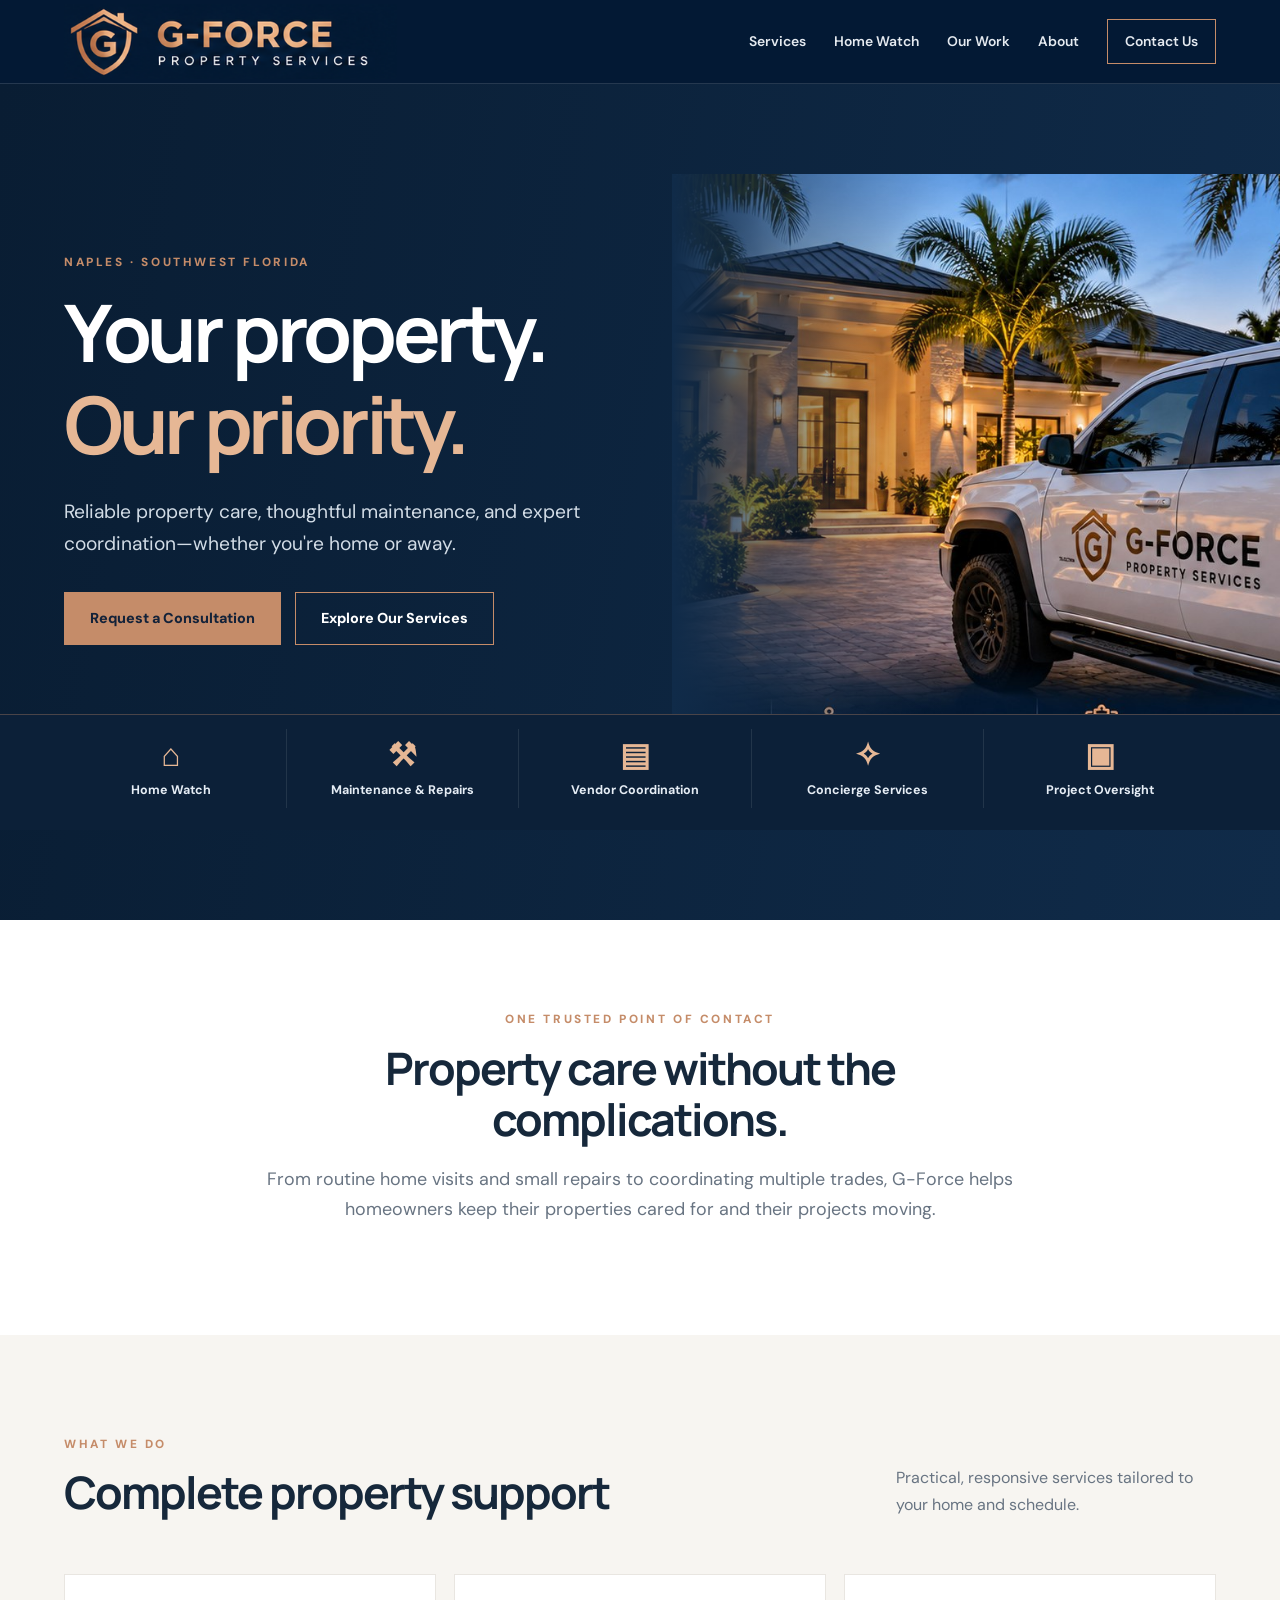
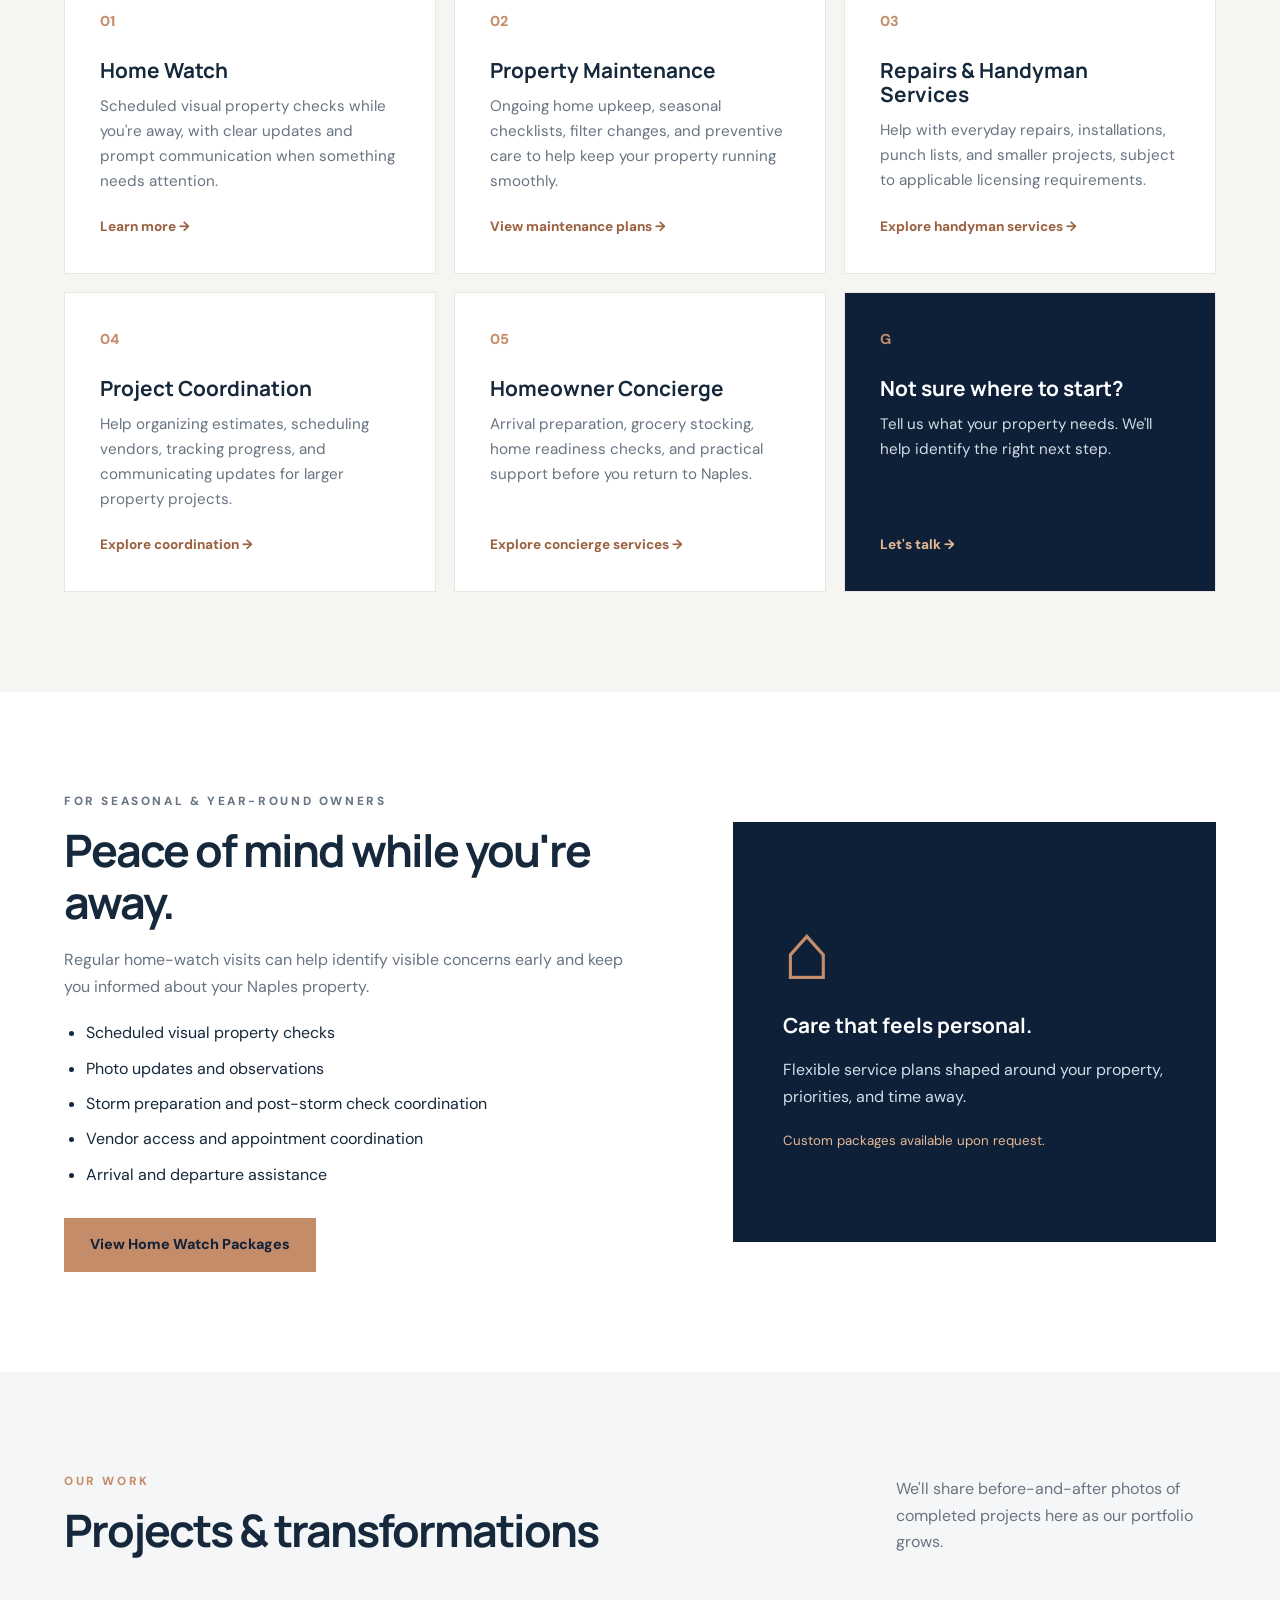
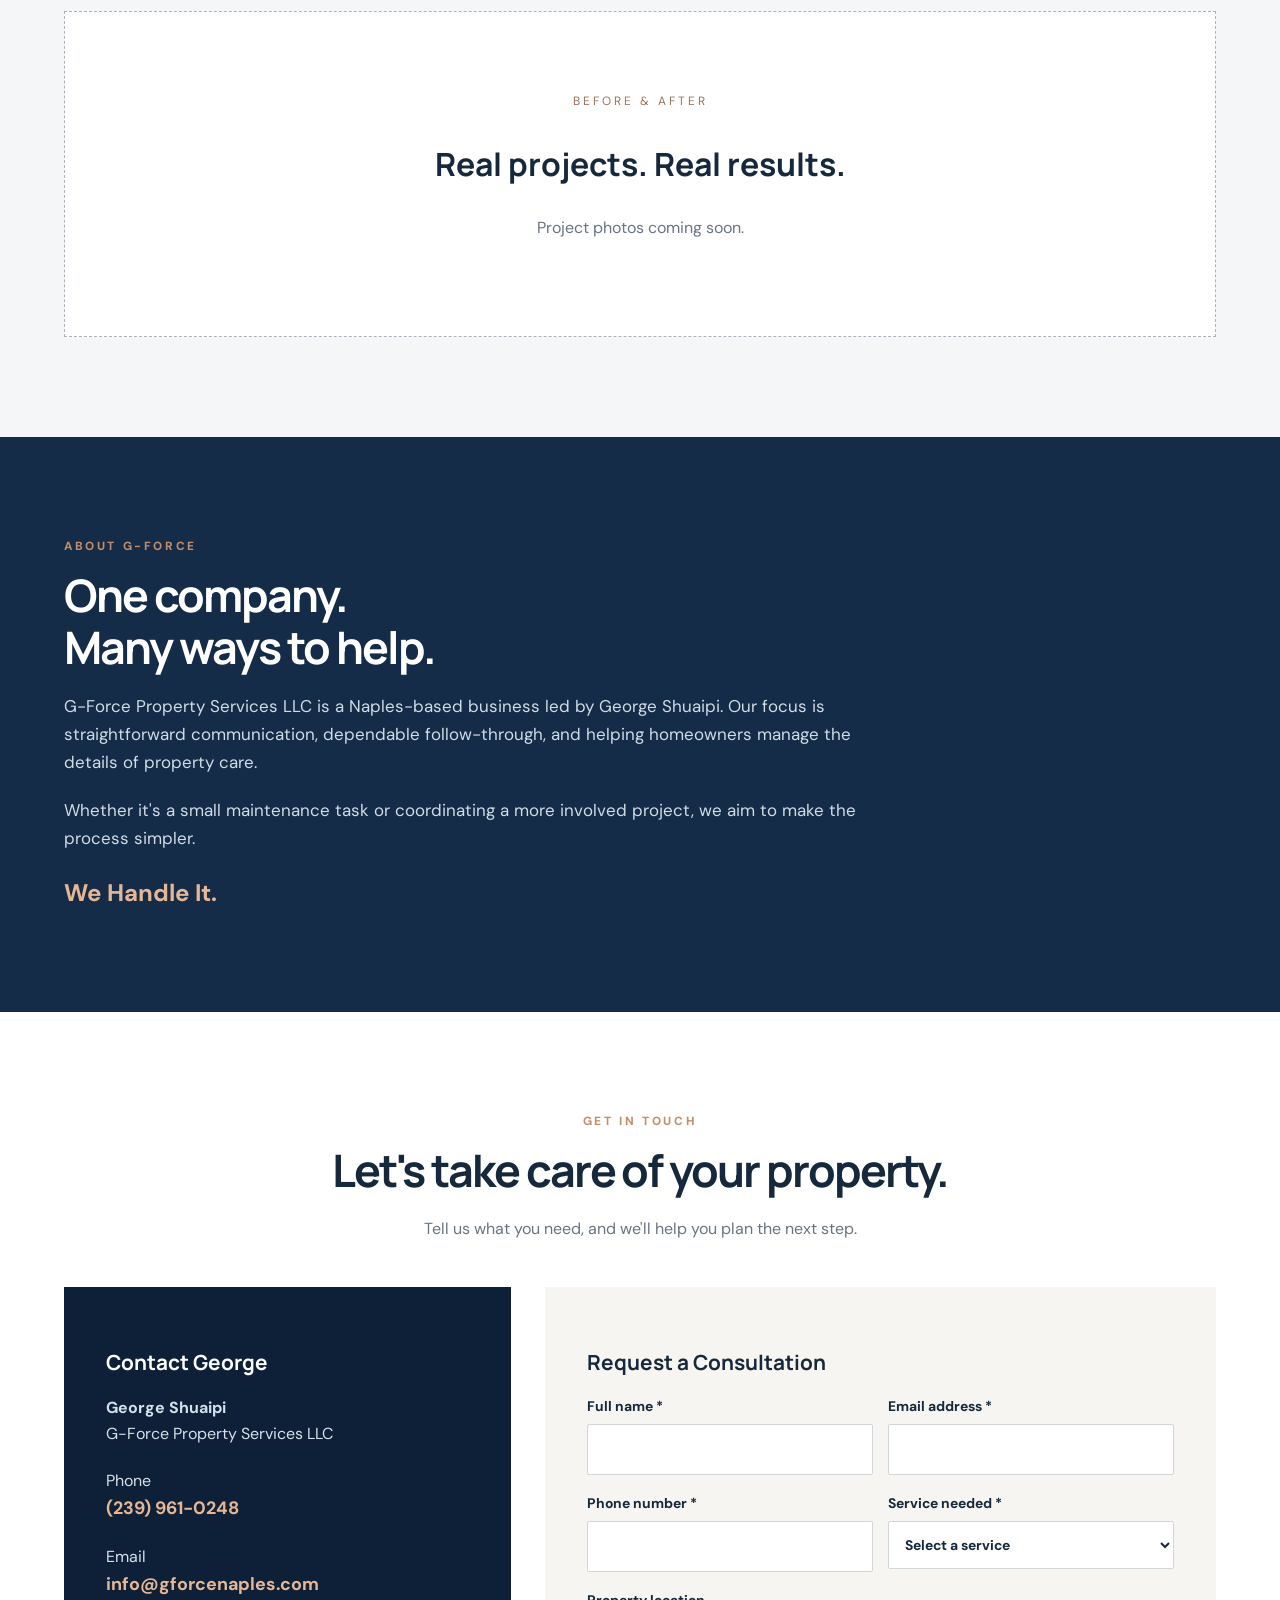
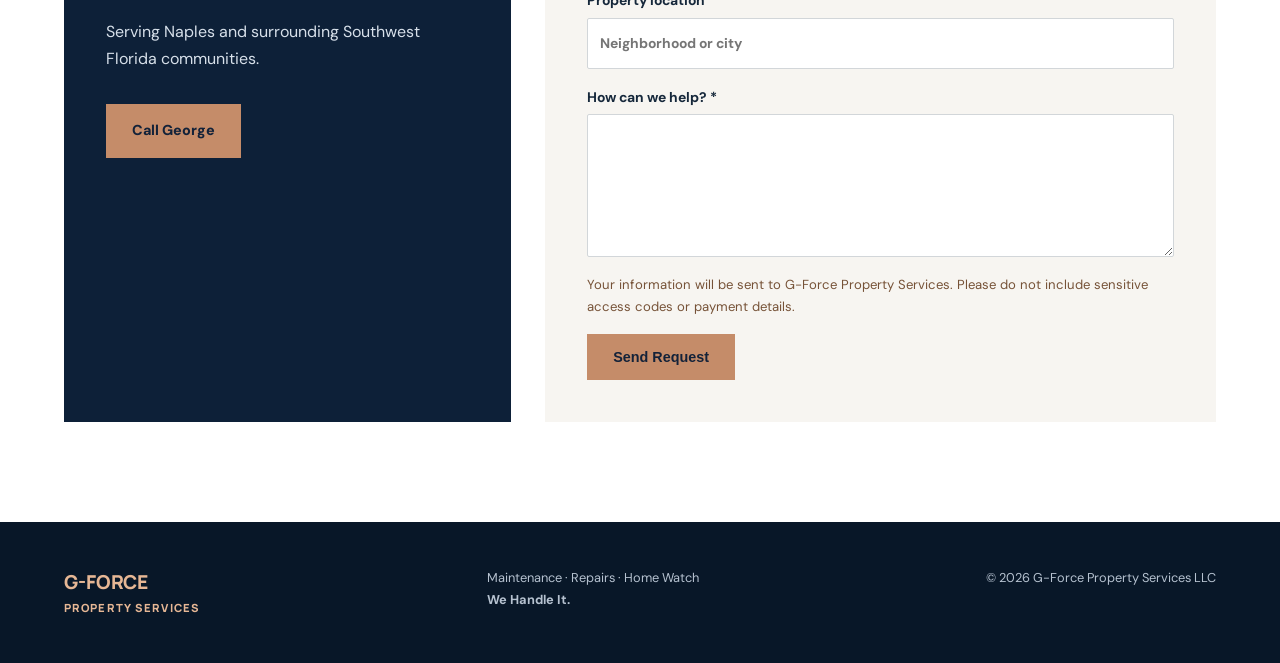
==== commit d2357f5d: "Add files via upload" ====
--- a/index.html
+++ b/index.html
@@ -18,5 +18,5 @@
 <section class="split section" id="homewatch"><div><p class="eyebrow">FOR SEASONAL & YEAR-ROUND OWNERS</p><h2>Peace of mind while you're away.</h2><p>Regular home-watch visits can help identify visible concerns early and keep you informed about your Naples property.</p><ul><li>Scheduled visual property checks</li><li>Photo updates and observations</li><li>Storm preparation and post-storm check coordination</li><li>Vendor access and appointment coordination</li><li>Arrival and departure assistance</li></ul><a class="button" href="home-watch.html">View Home Watch Packages</a></div><div class="feature-box"><div class="feature-icon">⌂</div><h3>Care that feels personal.</h3><p>Flexible service plans shaped around your property, priorities, and time away.</p><small>Custom packages available upon request.</small></div></section>
 <section class="work section" id="projects"><div class="section-head"><div><p class="eyebrow">OUR WORK</p><h2>Projects & transformations</h2></div><p>We'll share before-and-after photos of completed projects here as our portfolio grows.</p></div><div class="empty-gallery"><span>BEFORE & AFTER</span><h3>Real projects. Real results.</h3><p>Project photos coming soon.</p></div></section>
 <section class="about section" id="about"><div class="about-content"><p class="eyebrow">ABOUT G-FORCE</p><h2>One company.<br>Many ways to help.</h2><p>G-Force Property Services LLC is a Naples-based business led by George Shuaipi. Our focus is straightforward communication, dependable follow-through, and helping homeowners manage the details of property care.</p><p>Whether it's a small maintenance task or coordinating a more involved project, we aim to make the process simpler.</p><strong>We Handle It.</strong></div></section>
-<section class="contact section" id="contact"><p class="eyebrow">GET IN TOUCH</p><h2>Let's take care of your property.</h2><p>Tell us what you need, and we'll help you plan the next step.</p><div class="contact-layout"><div class="contact-details"><h3>Contact George</h3><p><strong>George Shuaipi</strong><br>G-Force Property Services LLC</p><p>Phone<br><a class="contact-link" href="tel:+12399610248">(239) 961-0248</a></p><p>Email<br><a class="contact-link" href="mailto:info@gforcenaples.com">info@gforcenaples.com</a></p><p>Serving Naples and surrounding Southwest Florida communities.</p><a class="button" href="tel:+12399610248">Call George</a></div><div class="form-wrap"><h3>Request a Consultation</h3><form id="contact-form" action="" method="POST"><div class="form-row"><label>Full name *<input name="name" autocomplete="name" required></label><label>Email address *<input type="email" name="email" autocomplete="email" required></label></div><div class="form-row"><label>Phone number *<input type="tel" name="phone" autocomplete="tel" required></label><label>Service needed *<select name="service" required><option value="">Select a service</option><option>Home Watch</option><option>Maintenance &amp; Repairs</option><option>Vendor Coordination</option><option>Concierge Services</option><option>Project Oversight</option><option>Other</option></select></label></div><label>Property location<input name="location" placeholder="Neighborhood or city"></label><label>How can we help? *<textarea name="message" rows="5" required></textarea></label><p class="form-notice" id="form-notice" role="status">Online submissions are being configured. Until then, please call or email George directly.</p><button class="button" type="submit" disabled title="Online inquiries coming soon">Online Form Coming Soon</button></form></div></div></section>
+<section class="contact section" id="contact"><p class="eyebrow">GET IN TOUCH</p><h2>Let's take care of your property.</h2><p>Tell us what you need, and we'll help you plan the next step.</p><div class="contact-layout"><div class="contact-details"><h3>Contact George</h3><p><strong>George Shuaipi</strong><br>G-Force Property Services LLC</p><p>Phone<br><a class="contact-link" href="tel:+12399610248">(239) 961-0248</a></p><p>Email<br><a class="contact-link" href="mailto:info@gforcenaples.com">info@gforcenaples.com</a></p><p>Serving Naples and surrounding Southwest Florida communities.</p><a class="button" href="tel:+12399610248">Call George</a></div><div class="form-wrap"><h3>Request a Consultation</h3><form id="contact-form" action="https://formspree.io/f/mnpjpbel" method="POST"><div class="form-row"><label>Full name *<input name="name" autocomplete="name" required></label><label>Email address *<input type="email" name="email" autocomplete="email" required></label></div><div class="form-row"><label>Phone number *<input type="tel" name="phone" autocomplete="tel" required></label><label>Service needed *<select name="service" required><option value="">Select a service</option><option>Home Watch</option><option>Maintenance &amp; Repairs</option><option>Vendor Coordination</option><option>Concierge Services</option><option>Project Oversight</option><option>Other</option></select></label></div><label>Property location<input name="location" placeholder="Neighborhood or city"></label><label>How can we help? *<textarea name="message" rows="5" required></textarea></label><p class="form-notice" id="form-notice" role="status">Your information will be sent to G-Force Property Services. Please do not include sensitive access codes or payment details.</p><button class="button" type="submit">Send Request</button></form></div></div></section>
 </main><footer><div class="footer-brand">G-FORCE <span>PROPERTY SERVICES</span></div><div>Maintenance · Repairs · Home Watch<br><strong>We Handle It.</strong></div><div>© <span id="year"></span> G-Force Property Services LLC</div></footer><script src="script.js"></script></body></html>
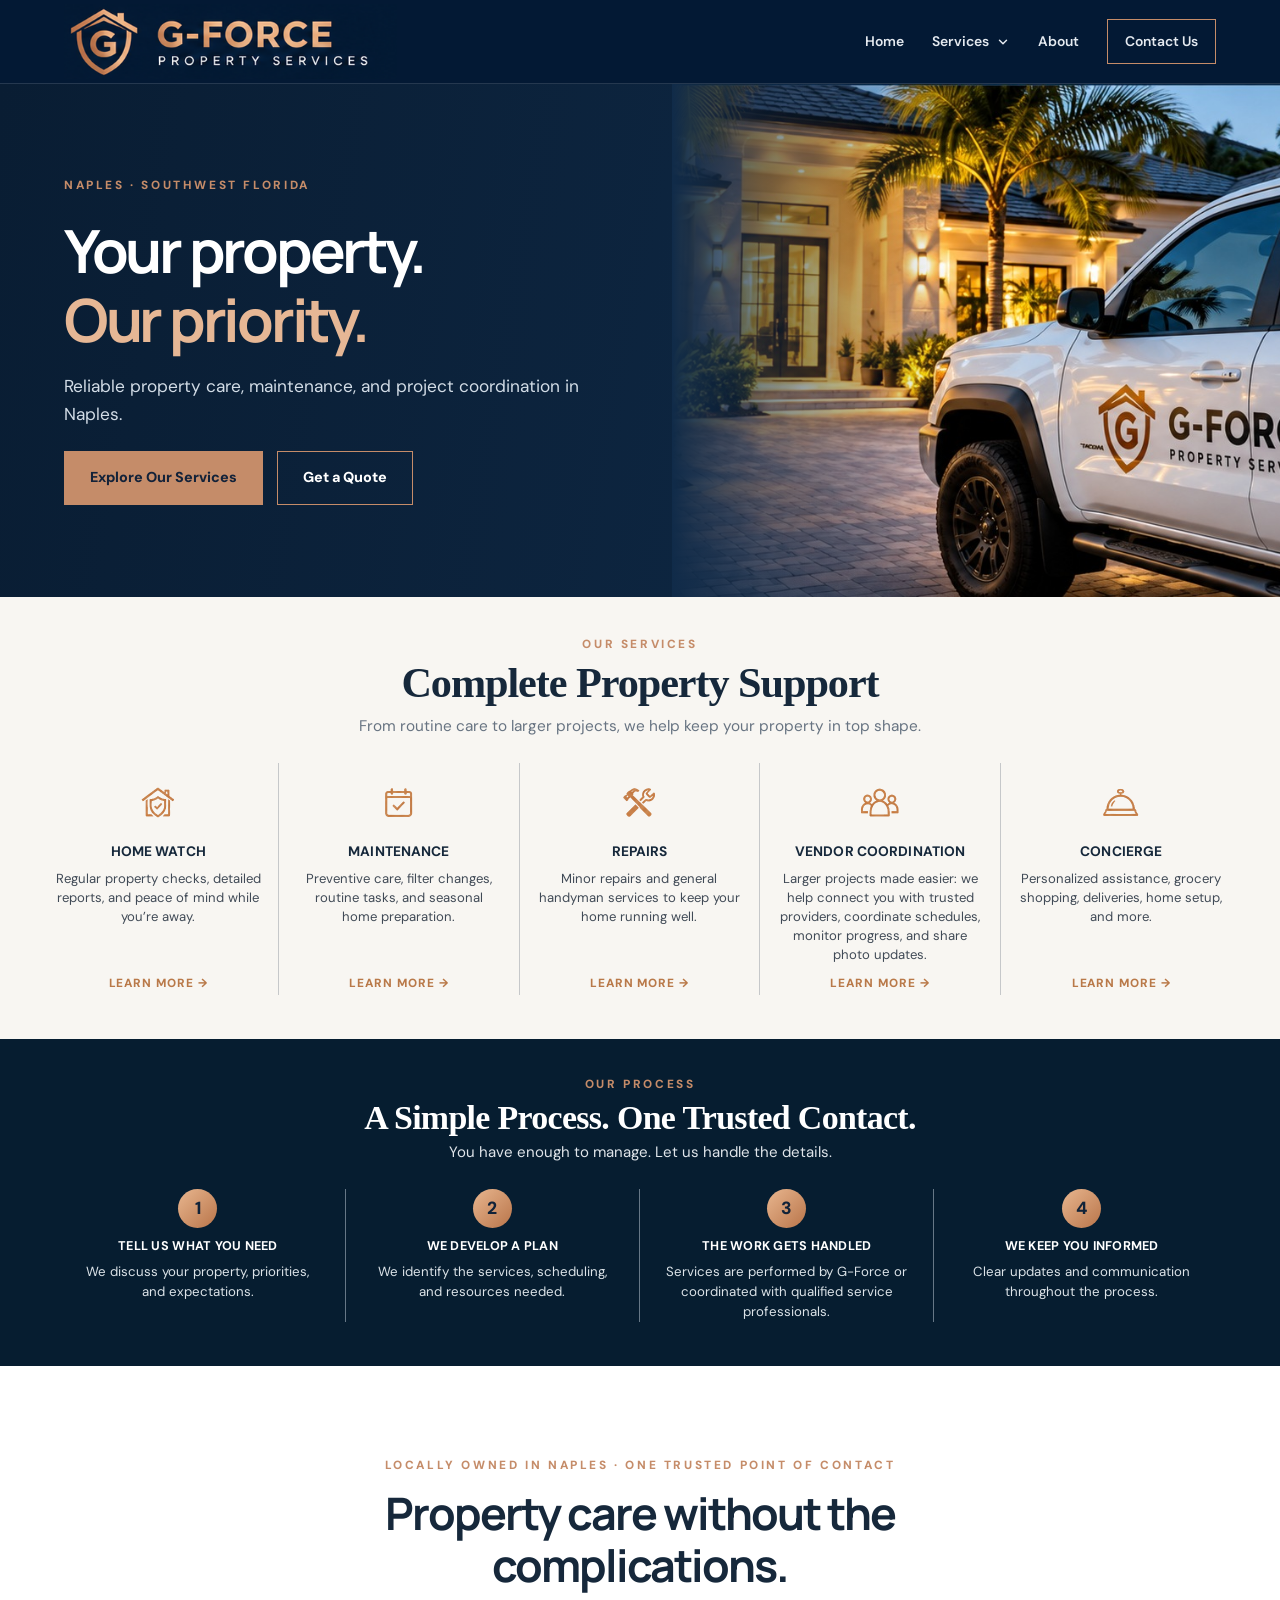
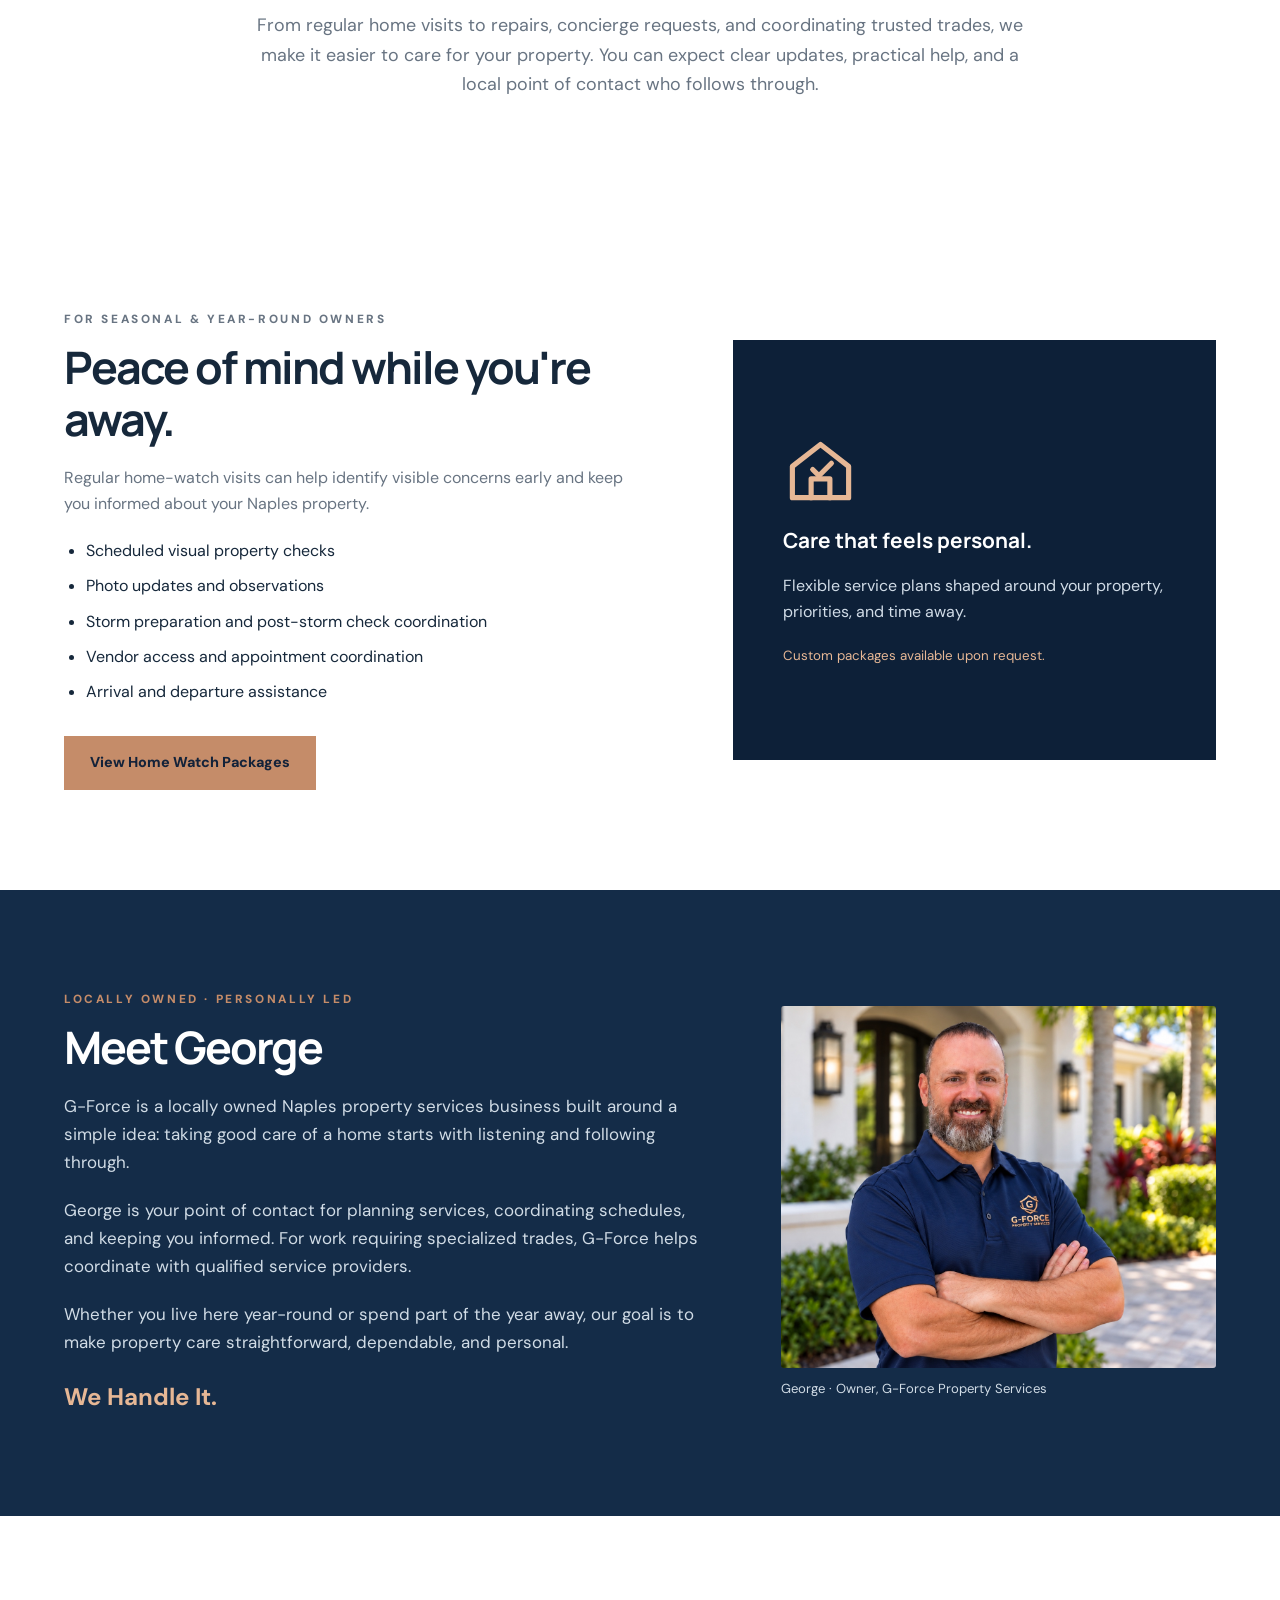
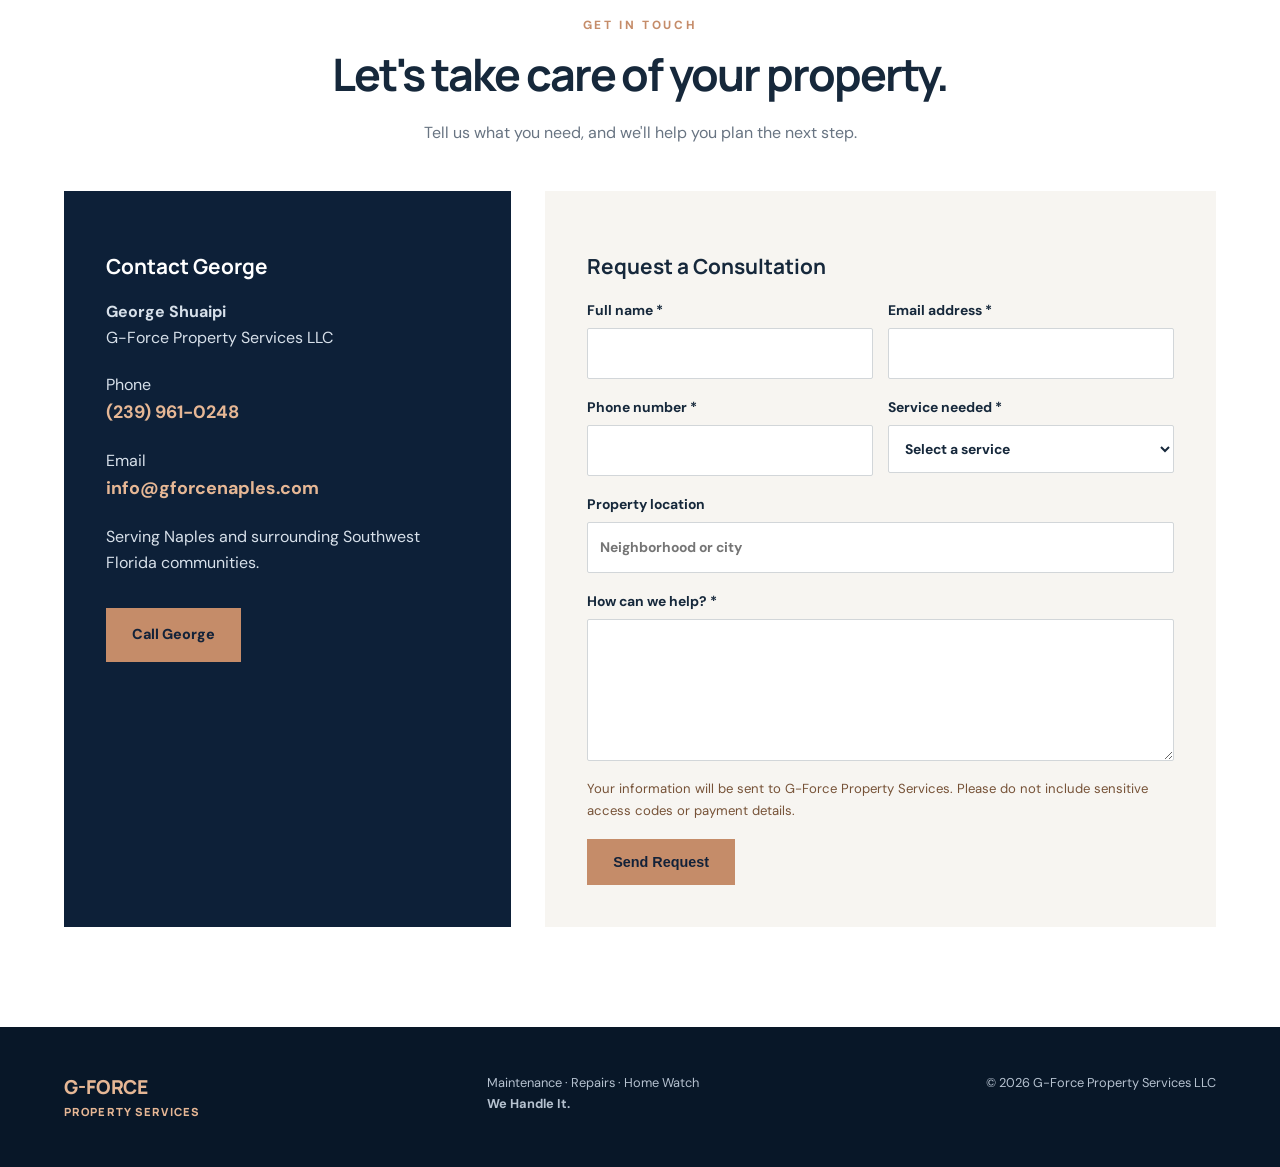
==== commit ef466dc6: "Update G-Force website design and services" ====
--- a/index.html
+++ b/index.html
@@ -1,22 +1,21 @@
-<!doctype html>
-<html lang="en"><head><meta charset="utf-8"><meta name="viewport" content="width=device-width,initial-scale=1">
-<meta name="description" content="G-Force Property Services offers home watch, property maintenance, repairs, project coordination and concierge services in Naples, Florida.">
+<!DOCTYPE html>
+
+<html lang="en"><head><meta charset="utf-8"/><meta content="width=device-width,initial-scale=1" name="viewport"/>
+<meta content="G-Force Property Services offers home watch, property maintenance, repairs, project coordination and concierge services in Naples, Florida." name="description"/>
 <title>G-Force Property Services | Naples, FL</title>
-<link rel="stylesheet" href="style.css"></head><body>
-<header class="header"><a class="brand" href="#home"><img class="header-logo" src="gforce-header-logo.png" alt="G-Force Property Services"></a><button class="menu" aria-label="Toggle menu" aria-expanded="false">☰</button><nav id="nav"><a href="services.html">Services</a><a href="home-watch.html">Home Watch</a><a href="#projects">Our Work</a><a href="#about">About</a><a class="nav-cta" href="#contact">Contact Us</a></nav></header>
+<link href="style.css" rel="stylesheet"/></head><body>
+<header class="header"><a class="brand" href="#home"><img alt="G-Force Property Services" class="header-logo" src="gforce-header-logo.png"/></a><button aria-expanded="false" aria-label="Toggle menu" class="menu">☰</button><nav aria-label="Main navigation" id="nav"><a class="nav-home" href="index.html">Home</a><div class="nav-services"><button aria-controls="services-dropdown" aria-expanded="false" class="services-toggle" type="button">Services<svg class="dropdown-chevron" aria-hidden="true" width="14" height="14" viewBox="0 0 24 24" fill="none" stroke="currentColor" stroke-width="2.5" stroke-linecap="round" stroke-linejoin="round"><path d="m6 9 6 6 6-6"/></svg></button><div class="services-dropdown" id="services-dropdown"><a href="services.html">All Services</a><a href="home-watch.html">Home Watch</a><a href="property-maintenance.html">Maintenance</a><a href="handyman-services.html">Repairs</a><a href="project-coordination.html">Vendor Coordination</a><a href="homeowner-concierge.html">Concierge</a></div></div><a href="#about">About</a><a class="nav-cta" href="#contact">Contact Us</a></nav></header>
 <main>
-<section class="hero" id="home"><div class="hero-inner"><p class="eyebrow">NAPLES · SOUTHWEST FLORIDA</p><h1>Your property.<br><em>Our priority.</em></h1><p class="lead">Reliable property care, thoughtful maintenance, and expert coordination—whether you're home or away.</p><div class="actions"><a class="button" href="#contact">Request a Consultation</a><a class="button ghost" href="services.html">Explore Our Services</a></div></div><div class="hero-art"><img src="property-hero.jpg" alt="Illustration of a Naples-style home and property service vehicle"></div><div class="service-strip" aria-label="Our services"><a href="home-watch.html"><span>⌂</span>Home Watch</a><a href="property-maintenance.html"><span>⚒</span>Maintenance &amp; Repairs</a><a href="project-coordination.html"><span>▤</span>Vendor Coordination</a><a href="homeowner-concierge.html"><span>✧</span>Concierge Services</a><a href="project-coordination.html"><span>▣</span>Project Oversight</a></div></section>
-<section class="intro"><p class="eyebrow">ONE TRUSTED POINT OF CONTACT</p><h2>Property care without the complications.</h2><p>From routine home visits and small repairs to coordinating multiple trades, G-Force helps homeowners keep their properties cared for and their projects moving.</p></section>
-<section class="services section" id="services"><div class="section-head"><div><p class="eyebrow">WHAT WE DO</p><h2>Complete property support</h2></div><p>Practical, responsive services tailored to your home and schedule.</p></div><div class="grid">
-<article class="card"><span class="number">01</span><h3>Home Watch</h3><p>Scheduled visual property checks while you're away, with clear updates and prompt communication when something needs attention.</p><a href="home-watch.html">Learn more →</a></article>
-<article class="card"><span class="number">02</span><h3>Property Maintenance</h3><p>Ongoing home upkeep, seasonal checklists, filter changes, and preventive care to help keep your property running smoothly.</p><a href="property-maintenance.html">View maintenance plans →</a></article>
-<article class="card"><span class="number">03</span><h3>Repairs & Handyman Services</h3><p>Help with everyday repairs, installations, punch lists, and smaller projects, subject to applicable licensing requirements.</p><a href="handyman-services.html">Explore handyman services →</a></article>
-<article class="card"><span class="number">04</span><h3>Project Coordination</h3><p>Help organizing estimates, scheduling vendors, tracking progress, and communicating updates for larger property projects.</p><a href="project-coordination.html">Explore coordination →</a></article>
-<article class="card"><span class="number">05</span><h3>Homeowner Concierge</h3><p>Arrival preparation, grocery stocking, home readiness checks, and practical support before you return to Naples.</p><a href="homeowner-concierge.html">Explore concierge services →</a></article>
-<article class="card accent"><span class="number">G</span><h3>Not sure where to start?</h3><p>Tell us what your property needs. We'll help identify the right next step.</p><a href="#contact">Let's talk →</a></article>
-</div></section>
-<section class="split section" id="homewatch"><div><p class="eyebrow">FOR SEASONAL & YEAR-ROUND OWNERS</p><h2>Peace of mind while you're away.</h2><p>Regular home-watch visits can help identify visible concerns early and keep you informed about your Naples property.</p><ul><li>Scheduled visual property checks</li><li>Photo updates and observations</li><li>Storm preparation and post-storm check coordination</li><li>Vendor access and appointment coordination</li><li>Arrival and departure assistance</li></ul><a class="button" href="home-watch.html">View Home Watch Packages</a></div><div class="feature-box"><div class="feature-icon">⌂</div><h3>Care that feels personal.</h3><p>Flexible service plans shaped around your property, priorities, and time away.</p><small>Custom packages available upon request.</small></div></section>
-<section class="work section" id="projects"><div class="section-head"><div><p class="eyebrow">OUR WORK</p><h2>Projects & transformations</h2></div><p>We'll share before-and-after photos of completed projects here as our portfolio grows.</p></div><div class="empty-gallery"><span>BEFORE & AFTER</span><h3>Real projects. Real results.</h3><p>Project photos coming soon.</p></div></section>
-<section class="about section" id="about"><div class="about-content"><p class="eyebrow">ABOUT G-FORCE</p><h2>One company.<br>Many ways to help.</h2><p>G-Force Property Services LLC is a Naples-based business led by George Shuaipi. Our focus is straightforward communication, dependable follow-through, and helping homeowners manage the details of property care.</p><p>Whether it's a small maintenance task or coordinating a more involved project, we aim to make the process simpler.</p><strong>We Handle It.</strong></div></section>
-<section class="contact section" id="contact"><p class="eyebrow">GET IN TOUCH</p><h2>Let's take care of your property.</h2><p>Tell us what you need, and we'll help you plan the next step.</p><div class="contact-layout"><div class="contact-details"><h3>Contact George</h3><p><strong>George Shuaipi</strong><br>G-Force Property Services LLC</p><p>Phone<br><a class="contact-link" href="tel:+12399610248">(239) 961-0248</a></p><p>Email<br><a class="contact-link" href="mailto:info@gforcenaples.com">info@gforcenaples.com</a></p><p>Serving Naples and surrounding Southwest Florida communities.</p><a class="button" href="tel:+12399610248">Call George</a></div><div class="form-wrap"><h3>Request a Consultation</h3><form id="contact-form" action="https://formspree.io/f/mnpjpbel" method="POST"><div class="form-row"><label>Full name *<input name="name" autocomplete="name" required></label><label>Email address *<input type="email" name="email" autocomplete="email" required></label></div><div class="form-row"><label>Phone number *<input type="tel" name="phone" autocomplete="tel" required></label><label>Service needed *<select name="service" required><option value="">Select a service</option><option>Home Watch</option><option>Maintenance &amp; Repairs</option><option>Vendor Coordination</option><option>Concierge Services</option><option>Project Oversight</option><option>Other</option></select></label></div><label>Property location<input name="location" placeholder="Neighborhood or city"></label><label>How can we help? *<textarea name="message" rows="5" required></textarea></label><p class="form-notice" id="form-notice" role="status">Your information will be sent to G-Force Property Services. Please do not include sensitive access codes or payment details.</p><button class="button" type="submit">Send Request</button></form></div></div></section>
-</main><footer><div class="footer-brand">G-FORCE <span>PROPERTY SERVICES</span></div><div>Maintenance · Repairs · Home Watch<br><strong>We Handle It.</strong></div><div>© <span id="year"></span> G-Force Property Services LLC</div></footer><script src="script.js"></script></body></html>+<section class="hero" id="home"><div class="hero-inner"><p class="eyebrow">NAPLES · SOUTHWEST FLORIDA</p><h1>Your property.<br/><em>Our priority.</em></h1><p class="lead">Reliable property care, maintenance, and project coordination in Naples.</p><div class="actions"><a class="button" href="#services">Explore Our Services</a><a class="button ghost" href="#contact">Get a Quote</a></div></div><div class="hero-art"><img alt="Naples-style home with G-Force branded service truck" src="property-hero.jpg"/></div></section><section aria-label="Complete Property Support" class="services services-overview" id="services"><div class="services-heading"><p class="eyebrow">OUR SERVICES</p><h2>Complete Property Support</h2><p>From routine care to larger projects, we help keep your property in top shape.</p></div><div class="grid">
+<article class="service-tile" tabindex="-1"><a aria-label="Learn about Home Watch" class="service-tile-main" href="home-watch.html"><span class="card-icon"><img alt="" class="approved-service-icon" height="65" loading="eager" src="icon-home-watch.png" width="80"/></span><h3>Home Watch</h3></a><p>Regular property checks, detailed reports, and peace of mind while you’re away.</p><a href="home-watch.html">Learn more →</a></article>
+<article class="service-tile" tabindex="-1"><a aria-label="Learn about Maintenance" class="service-tile-main" href="property-maintenance.html"><span class="card-icon"><img alt="" class="approved-service-icon" height="65" loading="eager" src="icon-maintenance.png" width="80"/></span><h3>Maintenance</h3></a><p>Preventive care, filter changes, routine tasks, and seasonal home preparation.</p><a href="property-maintenance.html">Learn more →</a></article>
+<article class="service-tile" tabindex="-1"><a aria-label="Learn about Repairs" class="service-tile-main" href="handyman-services.html"><span class="card-icon"><img alt="" class="approved-service-icon" height="65" loading="eager" src="icon-repairs.png" width="80"/></span><h3>Repairs</h3></a><p>Minor repairs and general handyman services to keep your home running well.</p><a href="handyman-services.html">Learn more →</a></article>
+<article class="service-tile" tabindex="-1"><a aria-label="Learn about Vendor Coordination" class="service-tile-main" href="project-coordination.html"><span class="card-icon"><img alt="" class="approved-service-icon" height="65" loading="eager" src="icon-vendor-coordination.png" width="80"/></span><h3>Vendor Coordination</h3></a><p>Larger projects made easier: we help connect you with trusted providers, coordinate schedules, monitor progress, and share photo updates.</p><a href="project-coordination.html">Learn more →</a></article>
+<article class="service-tile" tabindex="-1"><a aria-label="Learn about Concierge" class="service-tile-main" href="homeowner-concierge.html"><span class="card-icon"><img alt="" class="approved-service-icon" height="65" loading="eager" src="icon-concierge.png" width="80"/></span><h3>Concierge</h3></a><p>Personalized assistance, grocery shopping, deliveries, home setup, and more.</p><a href="homeowner-concierge.html">Learn more →</a></article>
+</div></section><section class="process-section" id="process"><p class="eyebrow">OUR PROCESS</p><h2>A Simple Process. One Trusted Contact.</h2><p class="process-subtitle">You have enough to manage. Let us handle the details.</p><div class="process-steps"><div class="process-step"><span class="process-number">1</span><h3>Tell Us What You Need</h3><p>We discuss your property, priorities, and expectations.</p></div><div class="process-step"><span class="process-number">2</span><h3>We Develop a Plan</h3><p>We identify the services, scheduling, and resources needed.</p></div><div class="process-step"><span class="process-number">3</span><h3>The Work Gets Handled</h3><p>Services are performed by G-Force or coordinated with qualified service professionals.</p></div><div class="process-step"><span class="process-number">4</span><h3>We Keep You Informed</h3><p>Clear updates and communication throughout the process.</p></div></div></section>
+<section class="intro"><p class="eyebrow">LOCALLY OWNED IN NAPLES · ONE TRUSTED POINT OF CONTACT</p><h2>Property care without the complications.</h2><p>From regular home visits to repairs, concierge requests, and coordinating trusted trades, we make it easier to care for your property. You can expect clear updates, practical help, and a local point of contact who follows through.</p></section>
+<section class="split section" id="homewatch"><div><p class="eyebrow">FOR SEASONAL &amp; YEAR-ROUND OWNERS</p><h2>Peace of mind while you're away.</h2><p>Regular home-watch visits can help identify visible concerns early and keep you informed about your Naples property.</p><ul><li>Scheduled visual property checks</li><li>Photo updates and observations</li><li>Storm preparation and post-storm check coordination</li><li>Vendor access and appointment coordination</li><li>Arrival and departure assistance</li></ul><a class="button" href="home-watch.html">View Home Watch Packages</a></div><div class="feature-box"><div class="feature-icon"><svg aria-hidden="true" class="service-icon" fill="none" stroke="currentColor" stroke-linecap="round" stroke-linejoin="round" stroke-width="1.65" viewbox="0 0 24 24"><path d="M3 11 12 4l9 7v10H3z"></path><path d="M9 21v-6h6v6"></path><path d="m9.5 12 2 2 4-4"></path></svg></div><h3>Care that feels personal.</h3><p>Flexible service plans shaped around your property, priorities, and time away.</p><small>Custom packages available upon request.</small></div></section>
+
+<section class="about section" id="about"><div class="about-layout"><div class="about-content"><p class="eyebrow">LOCALLY OWNED · PERSONALLY LED</p><h2>Meet George</h2><p>G-Force is a locally owned Naples property services business built around a simple idea: taking good care of a home starts with listening and following through.</p><p>George is your point of contact for planning services, coordinating schedules, and keeping you informed. For work requiring specialized trades, G-Force helps coordinate with qualified service providers.</p><p>Whether you live here year-round or spend part of the year away, our goal is to make property care straightforward, dependable, and personal.</p><strong>We Handle It.</strong></div><figure class="about-photo"><img alt="George, owner of G-Force Property Services" loading="lazy" src="george-owner.jpg"/><figcaption>George · Owner, G-Force Property Services</figcaption></figure></div></section>
+<section class="contact section" id="contact"><p class="eyebrow">GET IN TOUCH</p><h2>Let's take care of your property.</h2><p>Tell us what you need, and we'll help you plan the next step.</p><div class="contact-layout"><div class="contact-details"><h3>Contact George</h3><p><strong>George Shuaipi</strong><br/>G-Force Property Services LLC</p><p>Phone<br/><a class="contact-link" href="tel:+12399610248">(239) 961-0248</a></p><p>Email<br/><a class="contact-link" href="mailto:info@gforcenaples.com">info@gforcenaples.com</a></p><p>Serving Naples and surrounding Southwest Florida communities.</p><a class="button" href="tel:+12399610248">Call George</a></div><div class="form-wrap"><h3>Request a Consultation</h3><form action="https://formspree.io/f/mnpjpbel" id="contact-form" method="POST"><div class="form-row"><label>Full name *<input autocomplete="name" name="name" required=""/></label><label>Email address *<input autocomplete="email" name="email" required="" type="email"/></label></div><div class="form-row"><label>Phone number *<input autocomplete="tel" name="phone" required="" type="tel"/></label><label>Service needed *<select name="service" required=""><option value="">Select a service</option><option>Home Watch</option><option>Property Maintenance</option><option>Repairs &amp; Handyman Services</option><option>Vendor Coordination / Project Oversight</option><option>Homeowner Concierge</option><option>Other</option></select></label></div><label>Property location<input name="location" placeholder="Neighborhood or city"/></label><label>How can we help? *<textarea name="message" required="" rows="5"></textarea></label><p aria-live="polite" class="form-notice" id="form-notice" role="status">Your information will be sent to G-Force Property Services. Please do not include sensitive access codes or payment details.</p><button class="button" type="submit">Send Request</button><div aria-live="polite" hidden="" id="form-feedback" role="status"></div></form></div></div></section>
+</main><footer><div class="footer-brand">G-FORCE <span>PROPERTY SERVICES</span></div><div>Maintenance · Repairs · Home Watch<br/><strong>We Handle It.</strong></div><div>© <span id="year"></span> G-Force Property Services LLC</div></footer><script src="script.js"></script></body></html>
--- a/style.css
+++ b/style.css
@@ -24,3 +24,101 @@
 
 /* Service detail pages */
 .subhero{background:linear-gradient(115deg,#081b30,#193755);color:#fff;padding:78px max(5%,calc((100% - 1280px)/2)) 90px}.subhero-inner{max-width:930px}.subhero h1{font-size:clamp(2.6rem,5.5vw,5rem)}.subhero .lead{max-width:780px}.backlink{display:inline-block;color:#e6b795;text-decoration:none;margin-bottom:28px;font-weight:700;font-size:.85rem}.content-section{padding:76px max(5%,calc((100% - 1180px)/2))}.content-section.shaded{background:#f7f5f1}.content-section>p{max-width:780px;color:#687482}.bullet-panel{background:#f7f5f1;padding:30px 45px;margin-top:25px}.bullet-panel ul{columns:2;column-gap:55px}.bullet-panel li{break-inside:avoid;margin:0 0 15px;padding-right:12px}.plans{display:grid;grid-template-columns:repeat(3,minmax(0,1fr));gap:18px;margin-top:30px}.plan{background:white;border:1px solid #e3e1df;padding:28px;display:flex;flex-direction:column;min-height:490px}.plan.featured{border:2px solid #c58c69;box-shadow:0 12px 30px #0b1b3012}.plan-label{text-transform:uppercase;letter-spacing:.14em;font-weight:800;font-size:.8rem;color:#a36e4f}.plan-price{font:800 2.5rem Manrope,Arial,sans-serif;color:#0d2038;line-height:1.2}.plan-price small{font:500 .8rem 'DM Sans',sans-serif;display:block;color:#687482;margin-top:8px}.plan>p:not(.plan-label){color:#687482;font-size:.9rem;margin:20px 0}.plan ul{padding-left:20px;flex:1}.plan li{font-size:.9rem;margin-bottom:10px}.plan .button{text-align:center;font-size:.8rem;padding:13px 8px}.price-note{max-width:none!important;margin-top:22px;font-size:.83rem}.custom-panel{padding:40px;background:#102b49;color:white}.custom-panel p{color:#d1dce7!important}.custom-panel h2,.custom-panel h3{margin-top:0}.cta-band{text-align:center;background:#0d2038;color:white;padding:75px 6%}.cta-band>p:not(.eyebrow){color:#cbd7e2}.center{justify-content:center}.service-page-grid{display:grid;grid-template-columns:repeat(3,1fr);gap:20px;margin-top:35px}.service-page-card{display:block;background:#f7f5f1;padding:30px;text-decoration:none;color:#16283b;border-top:3px solid #c58c69}.service-page-card p{color:#687482}.service-page-card span{color:#9c6343;font-weight:800}@media(max-width:850px){.plans,.service-page-grid{grid-template-columns:1fr 1fr}.bullet-panel ul{columns:1}}@media(max-width:560px){.plans,.service-page-grid{grid-template-columns:1fr}.content-section{padding:55px 6%}.bullet-panel{padding:20px}.plan{min-height:0}.subhero{padding:60px 6%}}
+
+.form-feedback{margin-top:16px;padding:16px 18px;border-radius:6px;line-height:1.5;font-weight:600}.form-feedback[hidden]{display:none}.form-feedback.success{background:#e9f4ee;color:#185d3d;border:1px solid #a4d2b7}.form-feedback.error{background:#fff0ec;color:#8c2d21;border:1px solid #e5ada1}#contact-form button:disabled{opacity:.65;cursor:wait}
+
+/* Homepage first-screen fit: no empty navy band below navigation. */
+@media (min-width: 851px) {
+  .hero {
+    padding-top: 0;
+    padding-bottom: 0;
+    min-height: 0;
+    height: calc(100svh - 84px);
+    grid-template-rows: minmax(0, 1fr) auto;
+    align-items: stretch;
+  }
+  .hero-inner {
+    display: flex;
+    flex-direction: column;
+    justify-content: center;
+    min-height: 0;
+    padding-top: 12px;
+    padding-bottom: 12px;
+  }
+  .hero-inner h1 {font-size: clamp(2.9rem, 4.65vw, 4.9rem); margin: 8px 0 18px;}
+  .hero-inner .lead {font-size: clamp(.95rem, 1.35vw, 1.15rem); margin-bottom: 0;}
+  .hero-inner .actions {margin-top: 22px;}
+  .hero-art {height: auto; min-height: 0; align-self: stretch;}
+  .service-strip {min-height: 99px; padding-top: 12px; padding-bottom: 12px;}
+  .service-strip a {gap: 4px; padding: 5px;}
+  .service-strip span {font-size: 1.7rem;}
+}
+@media (max-width: 850px) {
+  .hero {padding-top: 0; min-height: 0;}
+  .hero-inner {padding-top: 25px; padding-bottom: 20px;}
+}
+
+/* Compact laptop screens: keep hero headline, photo and buttons visible */
+@media (min-width:851px) and (max-height:720px){.hero-inner h1{font-size:clamp(2.4rem,4vw,3.7rem);margin:5px 0 10px}.hero-inner .lead{font-size:.94rem;line-height:1.4}.hero-inner .actions{margin-top:12px}.hero-inner .button{padding:10px 15px}.service-strip{min-height:76px;padding-top:6px;padding-bottom:6px}.service-strip span{font-size:1.4rem}.service-strip a{font-size:.7rem}}
+
+/* G-Force owner-led refinement: shared five-service icon system */
+.service-icon{width:40px;height:40px;display:block;flex:none;color:var(--copperlight)}
+.service-strip a{gap:8px}.service-strip .service-icon{width:30px;height:30px}.service-strip a span{font-size:.78rem;color:#e6edf5}
+.card-icon{display:block;margin-bottom:0}.card-icon .service-icon{width:43px;height:43px;color:var(--copper)}
+.card .card-icon+h3{margin-top:22px}
+.feature-icon .service-icon{width:75px;height:75px}
+.service-page-icon .service-icon{width:44px;height:44px;color:var(--copper)}
+.about-layout{display:grid;grid-template-columns:minmax(0,1.2fr) minmax(250px,.8fr);gap:65px;align-items:center;max-width:1180px;margin:auto}
+.about-photo{margin:0}.about-photo img{display:block;width:100%;max-height:460px;object-fit:cover;object-position:center 30%;border-radius:3px}.about-photo figcaption{font-size:.82rem;color:#d1dce6;margin-top:10px}
+@media(max-width:850px){.about-layout{grid-template-columns:1fr;gap:28px}.about-photo{max-width:440px}.service-strip .service-icon{width:29px;height:29px}}
+@media(max-width:560px){.service-strip a span{font-size:.72rem}}
+
+/* Approved services-first homepage, October 2026 */
+.hero{grid-template-rows:1fr;min-height:0}
+.hero-art{grid-row:1;grid-column:2}
+.services-overview{padding:38px max(3%,calc((100% - 1380px)/2)) 44px;background:#f8f6f2;text-align:center}
+.services-heading .eyebrow{margin-bottom:4px}
+.services-heading h2{font-family:Georgia,serif;font-size:clamp(1.8rem,3.3vw,2.85rem);letter-spacing:-.025em;margin:2px 0 6px}
+.services-heading>p:last-child{color:var(--muted);margin-bottom:24px;font-size:.96rem}
+.services-overview .grid{display:grid;grid-template-columns:repeat(5,minmax(0,1fr));gap:0}
+.service-tile{padding:6px 17px 2px;min-height:0;background:transparent;border:0;border-right:1px solid #c6c8ca;display:flex;flex-direction:column;align-items:center}
+.service-tile:last-child{border-right:0}
+.service-tile-main{display:flex;flex-direction:column;align-items:center;text-decoration:none;color:var(--ink);width:100%}
+.service-tile .card-icon .service-icon{width:57px;height:57px;color:#c58c69}
+.service-tile h3{font-family:'DM Sans',Arial,sans-serif;font-size:.86rem;text-transform:uppercase;letter-spacing:.01em;margin:6px 0 8px;line-height:1.3}
+.service-tile p{font-size:.82rem;line-height:1.45;color:#404a56;margin:0 0 10px;flex:1}
+.service-tile>a:last-child{color:#b97949;text-decoration:none;text-transform:uppercase;font-size:.74rem;font-weight:800;letter-spacing:.08em}
+.service-tile a:hover,.service-tile a:focus-visible{color:#8e502e;text-decoration:underline}
+.process-section{background:#061d30;color:#fff;text-align:center;padding:36px max(4%,calc((100% - 1320px)/2)) 44px}
+.process-section .eyebrow{margin-bottom:3px}.process-section h2{font-family:Georgia,serif;font-size:clamp(1.65rem,2.65vw,2.55rem);letter-spacing:-.02em;margin:0 0 3px}
+.process-subtitle{color:#e0e5ea;margin:0 0 24px;font-size:.94rem}
+.process-steps{display:grid;grid-template-columns:repeat(4,minmax(0,1fr));gap:0}
+.process-step{padding:0 22px;border-right:1px solid #667786;position:relative}
+.process-step:last-child{border:0}
+.process-number{display:grid;place-items:center;width:39px;height:39px;margin:0 auto 11px;border-radius:50%;background:linear-gradient(135deg,#e8b68f,#b9754a);color:#112339;font-weight:800;font-size:1.1rem}
+.process-step h3{font-family:'DM Sans',Arial,sans-serif;font-size:.79rem;text-transform:uppercase;letter-spacing:.02em;margin:0 0 8px}
+.process-step p{font-size:.83rem;color:#dce3e8;line-height:1.5;margin:0}
+@media(min-width:851px){.hero{height:auto;min-height:440px;grid-template-rows:minmax(440px, min(57vh,600px))}.hero-art{height:100%;min-height:0}.hero-inner{padding-top:35px;padding-bottom:35px}}
+@media(max-width:850px){.hero{grid-template-rows:auto auto}.hero-art{grid-column:1;grid-row:2}.services-overview .grid{grid-template-columns:repeat(3,1fr);row-gap:26px}.service-tile:nth-child(3){border-right:0}.process-steps{grid-template-columns:repeat(2,1fr);row-gap:26px}.process-step:nth-child(2){border-right:0}}
+@media(max-width:560px){.services-overview{padding:38px 4%}.services-overview .grid{grid-template-columns:repeat(2,1fr);row-gap:25px}.service-tile:nth-child(3){border-right:1px solid #c6c8ca}.service-tile:nth-child(even){border-right:0}.service-tile:last-child{grid-column:1/-1;border:0;max-width:240px;justify-self:center}.service-tile{padding:0 12px}.service-tile .card-icon .service-icon{width:48px;height:48px}.process-section{padding:38px 5%}.process-step{padding:0 12px}.process-step h3{font-size:.72rem}}
+
+/* Approved five-icon system: uniform scale and stroke */
+.service-tile .card-icon{display:flex;align-items:center;justify-content:center;height:68px;width:68px;margin:0 auto}
+.service-tile .card-icon .service-icon{width:62px;height:62px;display:block;overflow:visible;stroke:#c58c69;stroke-width:3;fill:none}
+.service-tile-main:focus-visible{outline:2px solid #a5663d;outline-offset:5px}
+@media(max-width:560px){.service-tile .card-icon{width:58px;height:58px}.service-tile .card-icon .service-icon{width:54px;height:54px}}
+
+/* Approved artwork extracted from the customer-provided reference screenshot. */
+.approved-service-icon{display:block;width:80px;height:65px;object-fit:contain;margin:0 auto}
+.service-tile-main:hover .approved-service-icon{transform:translateY(-2px)}
+.service-tile-main .approved-service-icon{transition:transform .15s ease}
+/* Compact accessible Services dropdown, shared by all site pages. */
+.nav-services{position:relative}
+.services-toggle{font:inherit;font-size:.87rem;font-weight:600;color:#e5eaf0;background:transparent;border:0;cursor:pointer;padding:10px 0;display:flex;align-items:center;justify-content:center;gap:7px;line-height:1.3}
+.services-toggle:hover,.services-toggle[aria-expanded="true"]{color:var(--copperlight)}
+.dropdown-chevron{display:block;width:14px;height:14px;flex:none;vertical-align:middle}
+.services-dropdown{display:none;position:absolute;top:100%;left:-16px;min-width:235px;padding:9px 0;background:#09213a;border:1px solid #c58c6955;box-shadow:0 16px 35px #0005;z-index:50}
+.nav-services.open .services-dropdown{display:flex;flex-direction:column}
+.services-dropdown a{padding:10px 17px;white-space:nowrap}
+.services-dropdown a:hover,.services-dropdown a:focus-visible{background:#163650;color:#e6b795}
+@media(max-width:850px){.services-toggle{width:100%;justify-content:space-between;padding:12px 0}.services-dropdown{position:static;box-shadow:none;min-width:0;width:100%;border:0;border-left:2px solid var(--copper);margin:0 0 8px 8px;padding:0;background:#112c48}.services-dropdown a{white-space:normal}}
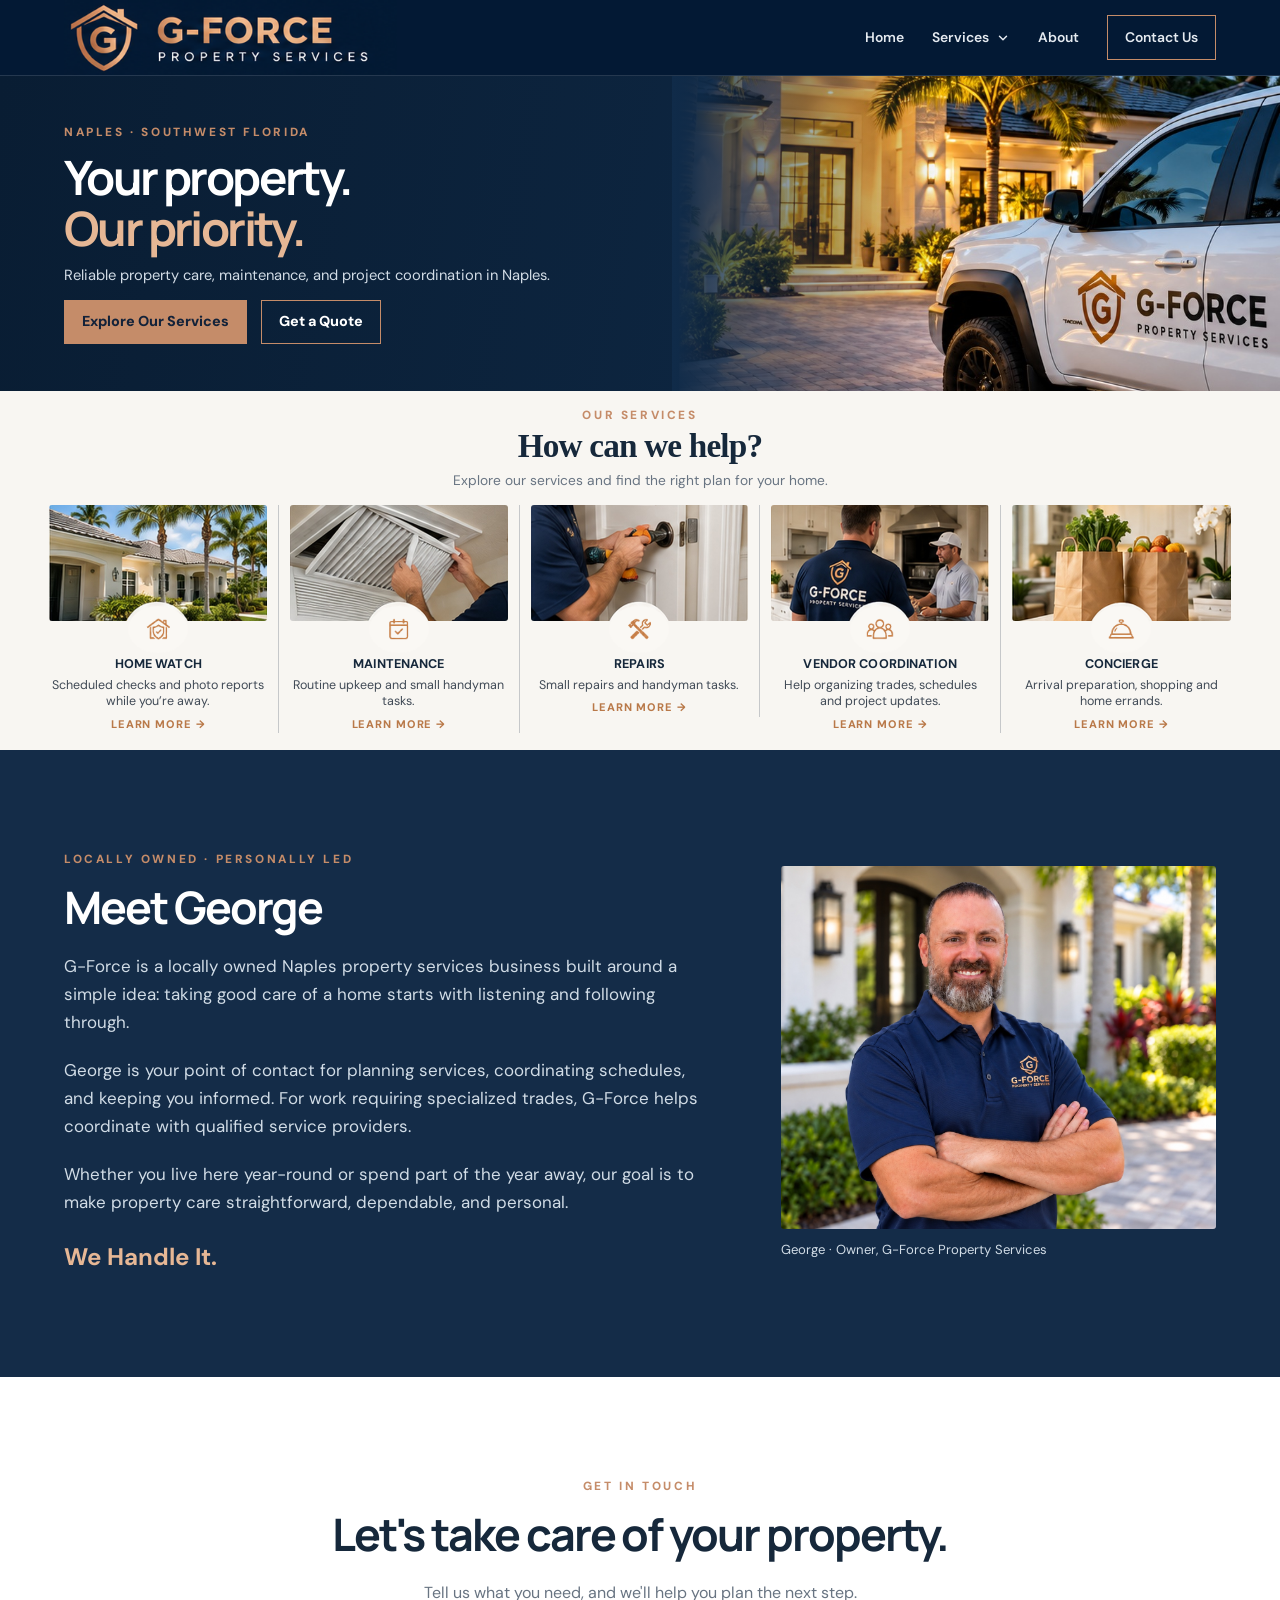
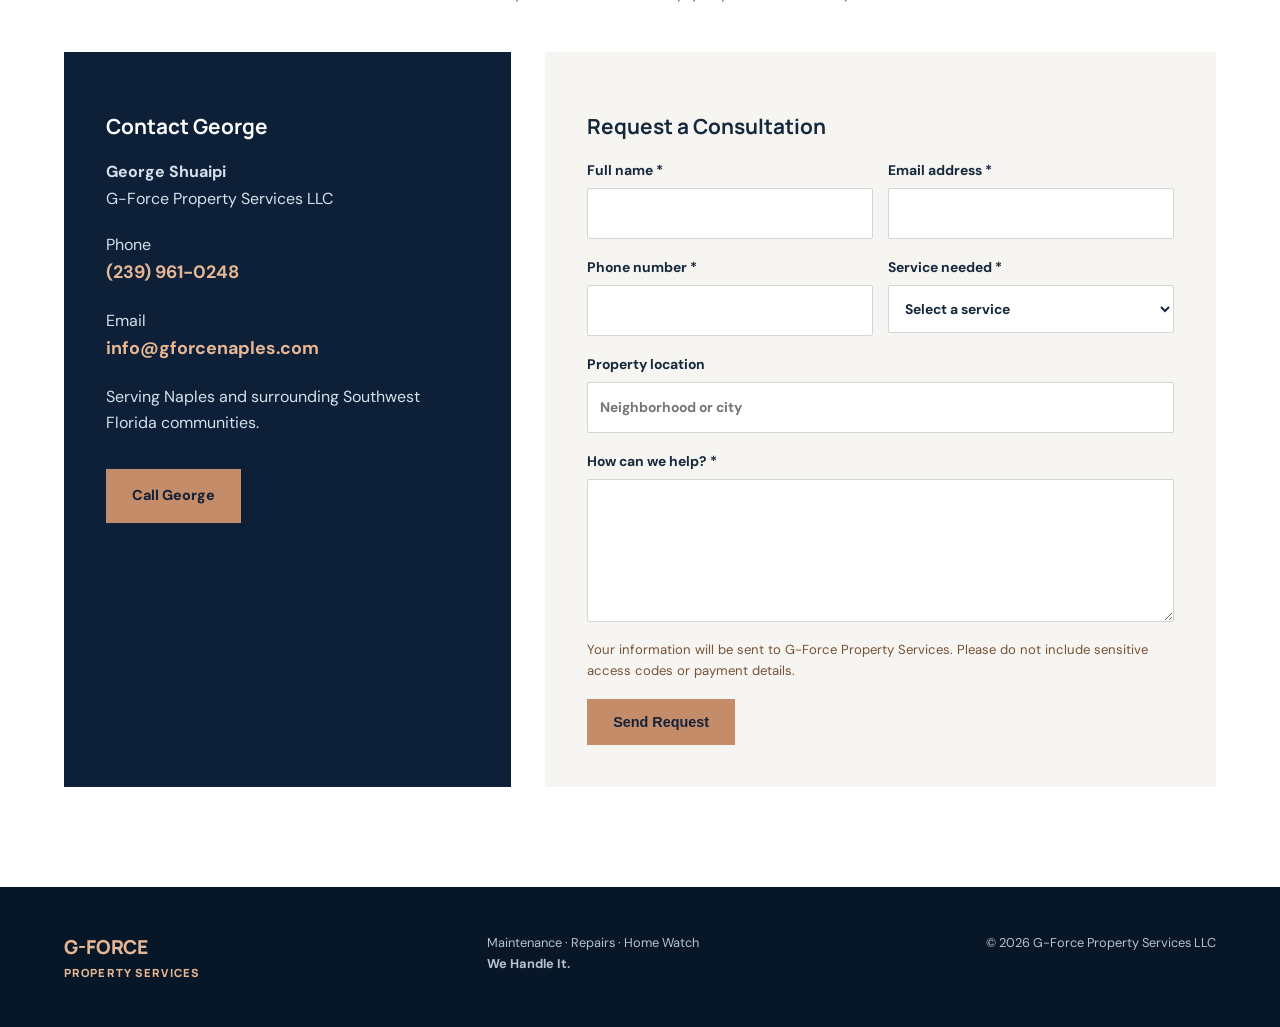
==== commit 16be9ab0: "Add files via upload" ====
--- a/index.html
+++ b/index.html
@@ -4,18 +4,15 @@
 <meta content="G-Force Property Services offers home watch, property maintenance, repairs, project coordination and concierge services in Naples, Florida." name="description"/>
 <title>G-Force Property Services | Naples, FL</title>
 <link href="style.css" rel="stylesheet"/></head><body>
-<header class="header"><a class="brand" href="#home"><img alt="G-Force Property Services" class="header-logo" src="gforce-header-logo.png"/></a><button aria-expanded="false" aria-label="Toggle menu" class="menu">☰</button><nav aria-label="Main navigation" id="nav"><a class="nav-home" href="index.html">Home</a><div class="nav-services"><button aria-controls="services-dropdown" aria-expanded="false" class="services-toggle" type="button">Services<svg class="dropdown-chevron" aria-hidden="true" width="14" height="14" viewBox="0 0 24 24" fill="none" stroke="currentColor" stroke-width="2.5" stroke-linecap="round" stroke-linejoin="round"><path d="m6 9 6 6 6-6"/></svg></button><div class="services-dropdown" id="services-dropdown"><a href="services.html">All Services</a><a href="home-watch.html">Home Watch</a><a href="property-maintenance.html">Maintenance</a><a href="handyman-services.html">Repairs</a><a href="project-coordination.html">Vendor Coordination</a><a href="homeowner-concierge.html">Concierge</a></div></div><a href="#about">About</a><a class="nav-cta" href="#contact">Contact Us</a></nav></header>
+<header class="header"><a class="brand" href="#home"><img alt="G-Force Property Services" class="header-logo" src="gforce-header-logo.png"/></a><button aria-expanded="false" aria-label="Toggle menu" class="menu">☰</button><nav aria-label="Main navigation" id="nav"><a class="nav-home" href="index.html">Home</a><div class="nav-services"><button aria-controls="services-dropdown" aria-expanded="false" class="services-toggle" type="button">Services<svg aria-hidden="true" class="dropdown-chevron" fill="none" height="14" stroke="currentColor" stroke-linecap="round" stroke-linejoin="round" stroke-width="2.5" viewbox="0 0 24 24" width="14"><path d="m6 9 6 6 6-6"></path></svg></button><div class="services-dropdown" id="services-dropdown"><a href="services.html">All Services</a><a href="home-watch.html">Home Watch</a><a href="property-maintenance.html">Maintenance</a><a href="handyman-services.html">Repairs</a><a href="project-coordination.html">Vendor Coordination</a><a href="homeowner-concierge.html">Concierge</a></div></div><a href="#about">About</a><a class="nav-cta" href="#contact">Contact Us</a></nav></header>
 <main>
-<section class="hero" id="home"><div class="hero-inner"><p class="eyebrow">NAPLES · SOUTHWEST FLORIDA</p><h1>Your property.<br/><em>Our priority.</em></h1><p class="lead">Reliable property care, maintenance, and project coordination in Naples.</p><div class="actions"><a class="button" href="#services">Explore Our Services</a><a class="button ghost" href="#contact">Get a Quote</a></div></div><div class="hero-art"><img alt="Naples-style home with G-Force branded service truck" src="property-hero.jpg"/></div></section><section aria-label="Complete Property Support" class="services services-overview" id="services"><div class="services-heading"><p class="eyebrow">OUR SERVICES</p><h2>Complete Property Support</h2><p>From routine care to larger projects, we help keep your property in top shape.</p></div><div class="grid">
-<article class="service-tile" tabindex="-1"><a aria-label="Learn about Home Watch" class="service-tile-main" href="home-watch.html"><span class="card-icon"><img alt="" class="approved-service-icon" height="65" loading="eager" src="icon-home-watch.png" width="80"/></span><h3>Home Watch</h3></a><p>Regular property checks, detailed reports, and peace of mind while you’re away.</p><a href="home-watch.html">Learn more →</a></article>
-<article class="service-tile" tabindex="-1"><a aria-label="Learn about Maintenance" class="service-tile-main" href="property-maintenance.html"><span class="card-icon"><img alt="" class="approved-service-icon" height="65" loading="eager" src="icon-maintenance.png" width="80"/></span><h3>Maintenance</h3></a><p>Preventive care, filter changes, routine tasks, and seasonal home preparation.</p><a href="property-maintenance.html">Learn more →</a></article>
-<article class="service-tile" tabindex="-1"><a aria-label="Learn about Repairs" class="service-tile-main" href="handyman-services.html"><span class="card-icon"><img alt="" class="approved-service-icon" height="65" loading="eager" src="icon-repairs.png" width="80"/></span><h3>Repairs</h3></a><p>Minor repairs and general handyman services to keep your home running well.</p><a href="handyman-services.html">Learn more →</a></article>
-<article class="service-tile" tabindex="-1"><a aria-label="Learn about Vendor Coordination" class="service-tile-main" href="project-coordination.html"><span class="card-icon"><img alt="" class="approved-service-icon" height="65" loading="eager" src="icon-vendor-coordination.png" width="80"/></span><h3>Vendor Coordination</h3></a><p>Larger projects made easier: we help connect you with trusted providers, coordinate schedules, monitor progress, and share photo updates.</p><a href="project-coordination.html">Learn more →</a></article>
-<article class="service-tile" tabindex="-1"><a aria-label="Learn about Concierge" class="service-tile-main" href="homeowner-concierge.html"><span class="card-icon"><img alt="" class="approved-service-icon" height="65" loading="eager" src="icon-concierge.png" width="80"/></span><h3>Concierge</h3></a><p>Personalized assistance, grocery shopping, deliveries, home setup, and more.</p><a href="homeowner-concierge.html">Learn more →</a></article>
-</div></section><section class="process-section" id="process"><p class="eyebrow">OUR PROCESS</p><h2>A Simple Process. One Trusted Contact.</h2><p class="process-subtitle">You have enough to manage. Let us handle the details.</p><div class="process-steps"><div class="process-step"><span class="process-number">1</span><h3>Tell Us What You Need</h3><p>We discuss your property, priorities, and expectations.</p></div><div class="process-step"><span class="process-number">2</span><h3>We Develop a Plan</h3><p>We identify the services, scheduling, and resources needed.</p></div><div class="process-step"><span class="process-number">3</span><h3>The Work Gets Handled</h3><p>Services are performed by G-Force or coordinated with qualified service professionals.</p></div><div class="process-step"><span class="process-number">4</span><h3>We Keep You Informed</h3><p>Clear updates and communication throughout the process.</p></div></div></section>
-<section class="intro"><p class="eyebrow">LOCALLY OWNED IN NAPLES · ONE TRUSTED POINT OF CONTACT</p><h2>Property care without the complications.</h2><p>From regular home visits to repairs, concierge requests, and coordinating trusted trades, we make it easier to care for your property. You can expect clear updates, practical help, and a local point of contact who follows through.</p></section>
-<section class="split section" id="homewatch"><div><p class="eyebrow">FOR SEASONAL &amp; YEAR-ROUND OWNERS</p><h2>Peace of mind while you're away.</h2><p>Regular home-watch visits can help identify visible concerns early and keep you informed about your Naples property.</p><ul><li>Scheduled visual property checks</li><li>Photo updates and observations</li><li>Storm preparation and post-storm check coordination</li><li>Vendor access and appointment coordination</li><li>Arrival and departure assistance</li></ul><a class="button" href="home-watch.html">View Home Watch Packages</a></div><div class="feature-box"><div class="feature-icon"><svg aria-hidden="true" class="service-icon" fill="none" stroke="currentColor" stroke-linecap="round" stroke-linejoin="round" stroke-width="1.65" viewbox="0 0 24 24"><path d="M3 11 12 4l9 7v10H3z"></path><path d="M9 21v-6h6v6"></path><path d="m9.5 12 2 2 4-4"></path></svg></div><h3>Care that feels personal.</h3><p>Flexible service plans shaped around your property, priorities, and time away.</p><small>Custom packages available upon request.</small></div></section>
-
+<section class="hero" id="home"><div class="hero-inner"><p class="eyebrow">NAPLES · SOUTHWEST FLORIDA</p><h1>Your property.<br/><em>Our priority.</em></h1><p class="lead">Reliable property care, maintenance, and project coordination in Naples.</p><div class="actions"><a class="button" href="#services">Explore Our Services</a><a class="button ghost" href="#contact">Get a Quote</a></div></div><div class="hero-art"><img alt="Naples-style home with G-Force branded service truck" src="property-hero.jpg"/></div></section><section aria-label="Complete Property Support" class="services services-overview" id="services"><div class="services-heading"><p class="eyebrow">OUR SERVICES</p><h2>How can we help?</h2><p>Explore our services and find the right plan for your home.</p></div><div class="grid">
+<article class="service-tile" tabindex="-1"><a aria-label="Learn about Home Watch" class="service-tile-main" href="home-watch.html"><img alt="Home Watch service illustration" class="service-tile-photo" loading="eager" src="service-home-watch.jpg"/><span class="card-icon"><img alt="" class="approved-service-icon" height="65" loading="eager" src="icon-home-watch.png" width="80"/></span><h3>Home Watch</h3></a><p>Scheduled checks and photo reports while you’re away.</p><a href="home-watch.html">Learn more →</a></article>
+<article class="service-tile" tabindex="-1"><a aria-label="Learn about Maintenance" class="service-tile-main" href="property-maintenance.html"><img alt="Maintenance service illustration" class="service-tile-photo" loading="eager" src="service-maintenance.jpg"/><span class="card-icon"><img alt="" class="approved-service-icon" height="65" loading="eager" src="icon-maintenance.png" width="80"/></span><h3>Maintenance</h3></a><p>Routine upkeep and small handyman tasks.</p><a href="property-maintenance.html">Learn more →</a></article>
+<article class="service-tile" tabindex="-1"><a aria-label="Learn about Repairs" class="service-tile-main" href="handyman-services.html"><img alt="Repairs service illustration" class="service-tile-photo" loading="eager" src="service-repairs.jpg"/><span class="card-icon"><img alt="" class="approved-service-icon" height="65" loading="eager" src="icon-repairs.png" width="80"/></span><h3>Repairs</h3></a><p>Small repairs and handyman tasks.</p><a href="handyman-services.html">Learn more →</a></article>
+<article class="service-tile" tabindex="-1"><a aria-label="Learn about Vendor Coordination" class="service-tile-main" href="project-coordination.html"><img alt="Vendor Coordination service illustration" class="service-tile-photo" loading="eager" src="service-vendor.jpg"/><span class="card-icon"><img alt="" class="approved-service-icon" height="65" loading="eager" src="icon-vendor-coordination.png" width="80"/></span><h3>Vendor Coordination</h3></a><p>Help organizing trades, schedules and project updates.</p><a href="project-coordination.html">Learn more →</a></article>
+<article class="service-tile" tabindex="-1"><a aria-label="Learn about Concierge" class="service-tile-main" href="homeowner-concierge.html"><img alt="Concierge service illustration" class="service-tile-photo" loading="eager" src="service-concierge.jpg"/><span class="card-icon"><img alt="" class="approved-service-icon" height="65" loading="eager" src="icon-concierge.png" width="80"/></span><h3>Concierge</h3></a><p>Arrival preparation, shopping and home errands.</p><a href="homeowner-concierge.html">Learn more →</a></article>
+</div></section>
 <section class="about section" id="about"><div class="about-layout"><div class="about-content"><p class="eyebrow">LOCALLY OWNED · PERSONALLY LED</p><h2>Meet George</h2><p>G-Force is a locally owned Naples property services business built around a simple idea: taking good care of a home starts with listening and following through.</p><p>George is your point of contact for planning services, coordinating schedules, and keeping you informed. For work requiring specialized trades, G-Force helps coordinate with qualified service providers.</p><p>Whether you live here year-round or spend part of the year away, our goal is to make property care straightforward, dependable, and personal.</p><strong>We Handle It.</strong></div><figure class="about-photo"><img alt="George, owner of G-Force Property Services" loading="lazy" src="george-owner.jpg"/><figcaption>George · Owner, G-Force Property Services</figcaption></figure></div></section>
 <section class="contact section" id="contact"><p class="eyebrow">GET IN TOUCH</p><h2>Let's take care of your property.</h2><p>Tell us what you need, and we'll help you plan the next step.</p><div class="contact-layout"><div class="contact-details"><h3>Contact George</h3><p><strong>George Shuaipi</strong><br/>G-Force Property Services LLC</p><p>Phone<br/><a class="contact-link" href="tel:+12399610248">(239) 961-0248</a></p><p>Email<br/><a class="contact-link" href="mailto:info@gforcenaples.com">info@gforcenaples.com</a></p><p>Serving Naples and surrounding Southwest Florida communities.</p><a class="button" href="tel:+12399610248">Call George</a></div><div class="form-wrap"><h3>Request a Consultation</h3><form action="https://formspree.io/f/mnpjpbel" id="contact-form" method="POST"><div class="form-row"><label>Full name *<input autocomplete="name" name="name" required=""/></label><label>Email address *<input autocomplete="email" name="email" required="" type="email"/></label></div><div class="form-row"><label>Phone number *<input autocomplete="tel" name="phone" required="" type="tel"/></label><label>Service needed *<select name="service" required=""><option value="">Select a service</option><option>Home Watch</option><option>Property Maintenance</option><option>Repairs &amp; Handyman Services</option><option>Vendor Coordination / Project Oversight</option><option>Homeowner Concierge</option><option>Other</option></select></label></div><label>Property location<input name="location" placeholder="Neighborhood or city"/></label><label>How can we help? *<textarea name="message" required="" rows="5"></textarea></label><p aria-live="polite" class="form-notice" id="form-notice" role="status">Your information will be sent to G-Force Property Services. Please do not include sensitive access codes or payment details.</p><button class="button" type="submit">Send Request</button><div aria-live="polite" hidden="" id="form-feedback" role="status"></div></form></div></div></section>
 </main><footer><div class="footer-brand">G-FORCE <span>PROPERTY SERVICES</span></div><div>Maintenance · Repairs · Home Watch<br/><strong>We Handle It.</strong></div><div>© <span id="year"></span> G-Force Property Services LLC</div></footer><script src="script.js"></script></body></html>
--- a/style.css
+++ b/style.css
@@ -122,3 +122,114 @@
 .services-dropdown a{padding:10px 17px;white-space:nowrap}
 .services-dropdown a:hover,.services-dropdown a:focus-visible{background:#163650;color:#e6b795}
 @media(max-width:850px){.services-toggle{width:100%;justify-content:space-between;padding:12px 0}.services-dropdown{position:static;box-shadow:none;min-width:0;width:100%;border:0;border-left:2px solid var(--copper);margin:0 0 8px 8px;padding:0;background:#112c48}.services-dropdown a{white-space:normal}}
+
+/* Homepage first-screen refinement: preserve original branding and artwork. */
+@media (min-width:1100px) and (min-height:740px){
+  .hero{min-height:0;grid-template-rows:clamp(270px,36vh,350px)}
+  .hero-art{height:100%;min-height:0}
+  .hero-inner{padding-top:15px;padding-bottom:15px}
+  .hero h1{font-size:clamp(2.8rem,4.2vw,4.5rem);margin:8px 0 13px}
+  .hero .lead{font-size:1rem;line-height:1.45;margin-bottom:10px}
+  .hero .actions{margin-top:16px}
+  .hero .button{padding:10px 18px}
+  .services-overview{padding-top:20px;padding-bottom:22px}
+  .services-heading>p:last-child{margin-bottom:12px}
+  .services-heading h2{font-size:2rem;margin:0 0 4px}
+  .service-tile{padding:2px 13px 0}
+  .service-tile .card-icon{height:56px;width:64px}
+  .service-tile .approved-service-icon{height:54px;width:70px}
+  .service-tile h3{margin:3px 0 5px}
+  .service-tile p{line-height:1.35;margin-bottom:5px}
+}
+@media (min-width:1100px) and (min-height:740px) and (max-height:850px){
+  .hero{grid-template-rows:270px}
+  .services-overview{padding-top:15px;padding-bottom:16px}
+  .services-heading>p:last-child{margin-bottom:8px}
+}
+
+/* Homepage desktop: show hero + all five service descriptions on first screen.
+   Scoped to homepage only; preserve original graphics, colors and typography. */
+@media (min-width: 1000px) {
+  body:has(.services-overview) .header {height:76px;}
+  body:has(.services-overview) .hero {
+    height:clamp(260px,35vh,330px);
+    min-height:0;
+    grid-template-rows:1fr;
+    padding-top:0;
+    padding-bottom:0;
+  }
+  body:has(.services-overview) .hero-inner {padding-top:12px;padding-bottom:12px;}
+  body:has(.services-overview) .hero-inner .eyebrow {margin-bottom:5px;}
+  body:has(.services-overview) .hero-inner h1 {font-size:clamp(2.45rem,3.7vw,3.85rem);line-height:1.08;margin:4px 0 12px;}
+  body:has(.services-overview) .hero-inner .lead {font-size:clamp(.85rem,1.15vw,1.05rem);line-height:1.35;margin:0;}
+  body:has(.services-overview) .hero-inner .actions {margin-top:14px;}
+  body:has(.services-overview) .hero-inner .button {padding:9px 17px;}
+  body:has(.services-overview) .hero-art {height:100%;min-height:0;}
+  body:has(.services-overview) .services-overview {padding-top:15px;padding-bottom:17px;}
+  body:has(.services-overview) .services-heading .eyebrow {margin-bottom:1px;}
+  body:has(.services-overview) .services-heading h2 {font-size:clamp(1.65rem,2.6vw,2.2rem);margin:1px 0 4px;}
+  body:has(.services-overview) .services-heading>p:last-child {margin-bottom:13px;font-size:.86rem;}
+  body:has(.services-overview) .service-tile {padding:0 11px;}
+  body:has(.services-overview) .service-tile .card-icon {height:47px;width:60px;}
+  body:has(.services-overview) .service-tile .approved-service-icon {height:46px;width:62px;}
+  body:has(.services-overview) .service-tile h3 {font-size:.79rem;margin:3px 0 5px;}
+  body:has(.services-overview) .service-tile p {font-size:.78rem;line-height:1.3;margin-bottom:5px;}
+  body:has(.services-overview) .service-tile>a:last-child {font-size:.69rem;}
+}
+
+/* Consistent service photography, retaining G-Force's original palette and typography */
+.service-tile-photo{display:block;width:100%;height:116px;object-fit:cover;border-radius:3px;margin:0 0 7px;}
+.service-tile .service-tile-main{display:flex;flex-direction:column;align-items:center;}
+.service-tile .card-icon{margin-top:-22px;position:relative;z-index:1;background:#faf8f4;border-radius:50%;padding:5px;}
+.service-tile .approved-service-icon{width:37px;height:37px;object-fit:contain;}
+.service-tile{min-width:0;}
+.services-overview .grid{align-items:start;}
+.subhero-with-image{display:grid;grid-template-columns:minmax(0,1fr) minmax(260px,42%);align-items:stretch;overflow:hidden;}
+.subhero-with-image .subhero-inner{width:100%;max-width:none;position:relative;z-index:1;}
+.subhero-photo{min-height:285px;overflow:hidden;}
+.subhero-photo img{display:block;width:100%;height:100%;object-fit:cover;}
+.service-index-photo{display:block;width:100%;height:155px;object-fit:cover;border-radius:4px;margin-bottom:14px;}
+.service-simple-list{max-width:800px;line-height:1.95;padding-left:22px;margin:16px 0 20px;}
+.plans[data-plan-type=maintenance]{grid-template-columns:repeat(2,minmax(0,1fr));max-width:940px;margin-left:auto;margin-right:auto;}
+@media(max-width:750px){.subhero-with-image{display:block}.subhero-photo{height:220px;min-height:0}.plans[data-plan-type=maintenance]{grid-template-columns:1fr}.service-tile-photo{height:145px}}
+
+/* Compact service banners and clear, consistent package details */
+.subhero.subhero-with-image{padding:24px max(5%,calc((100% - 1280px)/2));min-height:0;grid-template-columns:minmax(0,1fr) minmax(250px,36%);align-items:center;gap:38px}
+.subhero-with-image .subhero-inner{padding:0;max-width:790px}
+.subhero-with-image .backlink{margin:0 0 11px;font-size:.79rem}
+.subhero-with-image .eyebrow{margin:0 0 10px;font-size:.7rem}
+.subhero-with-image h1{font-size:clamp(2rem,3.4vw,3.15rem);line-height:1.1;margin:0 0 12px;display:flex;align-items:center;gap:15px}
+.subhero-with-image .lead{font-size:clamp(.93rem,1.1vw,1.06rem);line-height:1.5;max-width:610px;margin:0 0 17px}
+.subhero-with-image .button{padding:11px 21px;font-size:.85rem}
+.subhero-with-image .subhero-photo{height:215px;min-height:0;max-width:460px;width:100%;border-radius:3px;justify-self:end;box-shadow:0 12px 25px #0002}
+.subhero-with-image .subhero-photo img{width:100%;height:100%;object-fit:cover;object-position:center center}
+.service-title-icon{height:42px;width:42px;object-fit:contain;flex:none}
+.content-section{padding-top:44px;padding-bottom:48px}
+.content-section h2{margin-top:8px}
+.plan{min-height:0;padding:24px}
+.plan>p:not(.plan-label){margin:13px 0}
+.plan ul{margin:8px 0 20px}
+.plan li{margin-bottom:8px;line-height:1.45}
+.service-info-grid{display:grid;grid-template-columns:repeat(2,minmax(0,1fr));gap:20px;margin-top:28px}
+.service-info-card,.service-terms{background:#fff;border:1px solid #e6e0d8;padding:24px}
+.service-info-card h3,.service-terms h3{margin:0 0 14px;color:#102b49;font-size:1.16rem}
+.service-info-card ul{margin:0;padding-left:20px}
+.service-info-card li{margin-bottom:9px;line-height:1.5}
+.service-terms{margin-top:20px;border-left:4px solid #c58c69}
+.service-terms p{margin:0;color:#5c6977;line-height:1.65}
+@media(max-width:750px){.subhero.subhero-with-image{display:flex;flex-direction:column;align-items:stretch;gap:20px;padding:28px 6%}.subhero-with-image .subhero-photo{height:190px;max-width:none}.subhero-with-image h1{font-size:2.2rem}.service-info-grid{grid-template-columns:1fr}}
+@media(max-width:560px){.subhero-with-image h1{font-size:1.95rem}.service-title-icon{height:34px;width:34px}.service-info-card,.service-terms{padding:19px}}
+
+/* Service-page visual refinement: copper icon overlaps left edge of photo */
+.subhero-with-image .subhero-photo{position:relative;overflow:visible;}
+.subhero-with-image .service-photo-icon{position:absolute;z-index:2;left:-33px;top:50%;transform:translateY(-50%);width:66px;height:66px;object-fit:contain;padding:12px;background:#0b243e;border:1px solid rgba(197,140,105,.55);border-radius:50%;box-shadow:0 5px 18px #0003;}
+@media(max-width:750px){.subhero-with-image .subhero-photo{margin-left:14px;width:calc(100% - 14px)}.subhero-with-image .service-photo-icon{left:-23px;width:48px;height:48px;padding:9px}}
+
+/* Final refinement: icon sits below photo, aligned with its left edge. No overlay or badge. */
+.subhero-with-image .subhero-photo{overflow:visible;box-shadow:none;height:auto;max-width:460px;align-self:center;}
+.subhero-with-image .subhero-photo > img{display:block;width:100%;height:205px;object-fit:cover;border-radius:3px;box-shadow:0 12px 25px #0002;}
+
+/* Service photos without icon overlays; homepage intentionally unchanged. */
+.subhero-with-image .subhero-photo{overflow:hidden;height:205px;}
+.subhero-with-image .subhero-photo > img{height:100%;}
+@media(max-width:750px){.subhero-with-image .subhero-photo{margin-left:0;width:100%;height:190px}.subhero-with-image .subhero-photo > img{height:100%}}
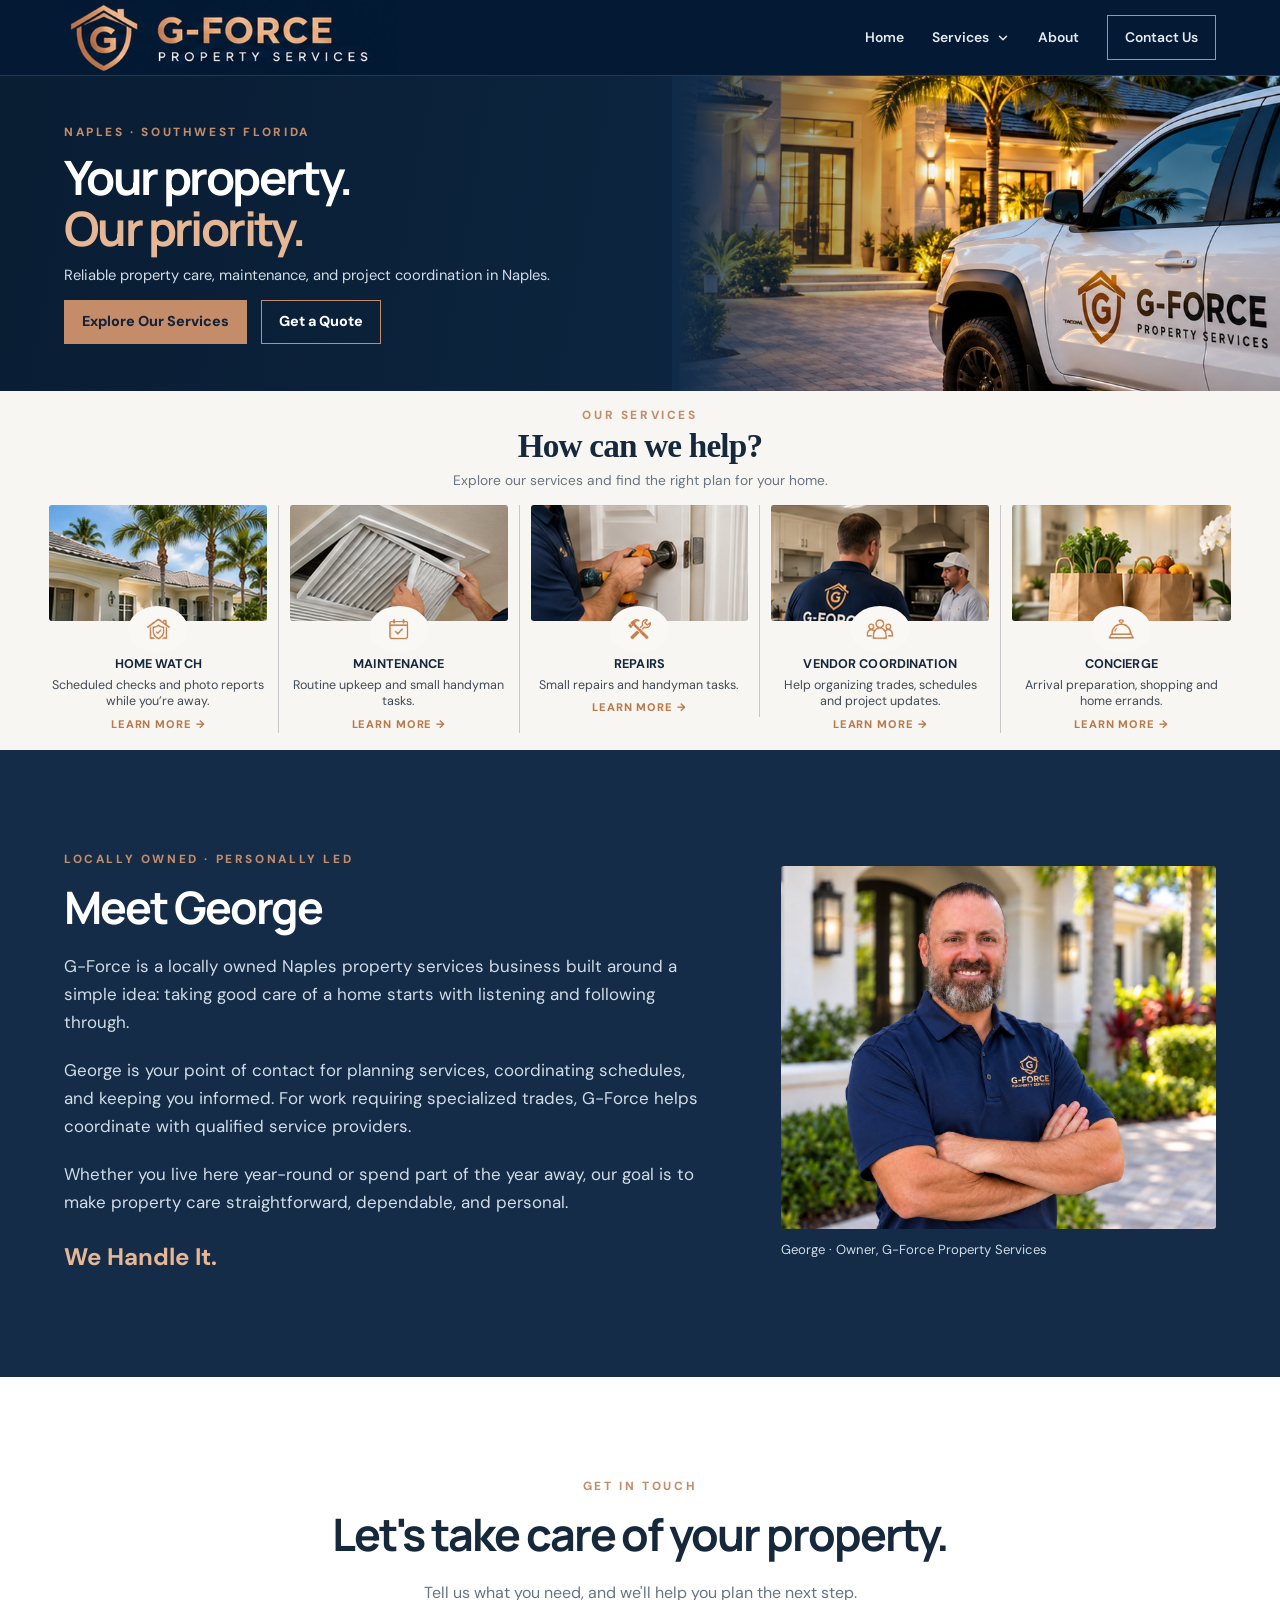
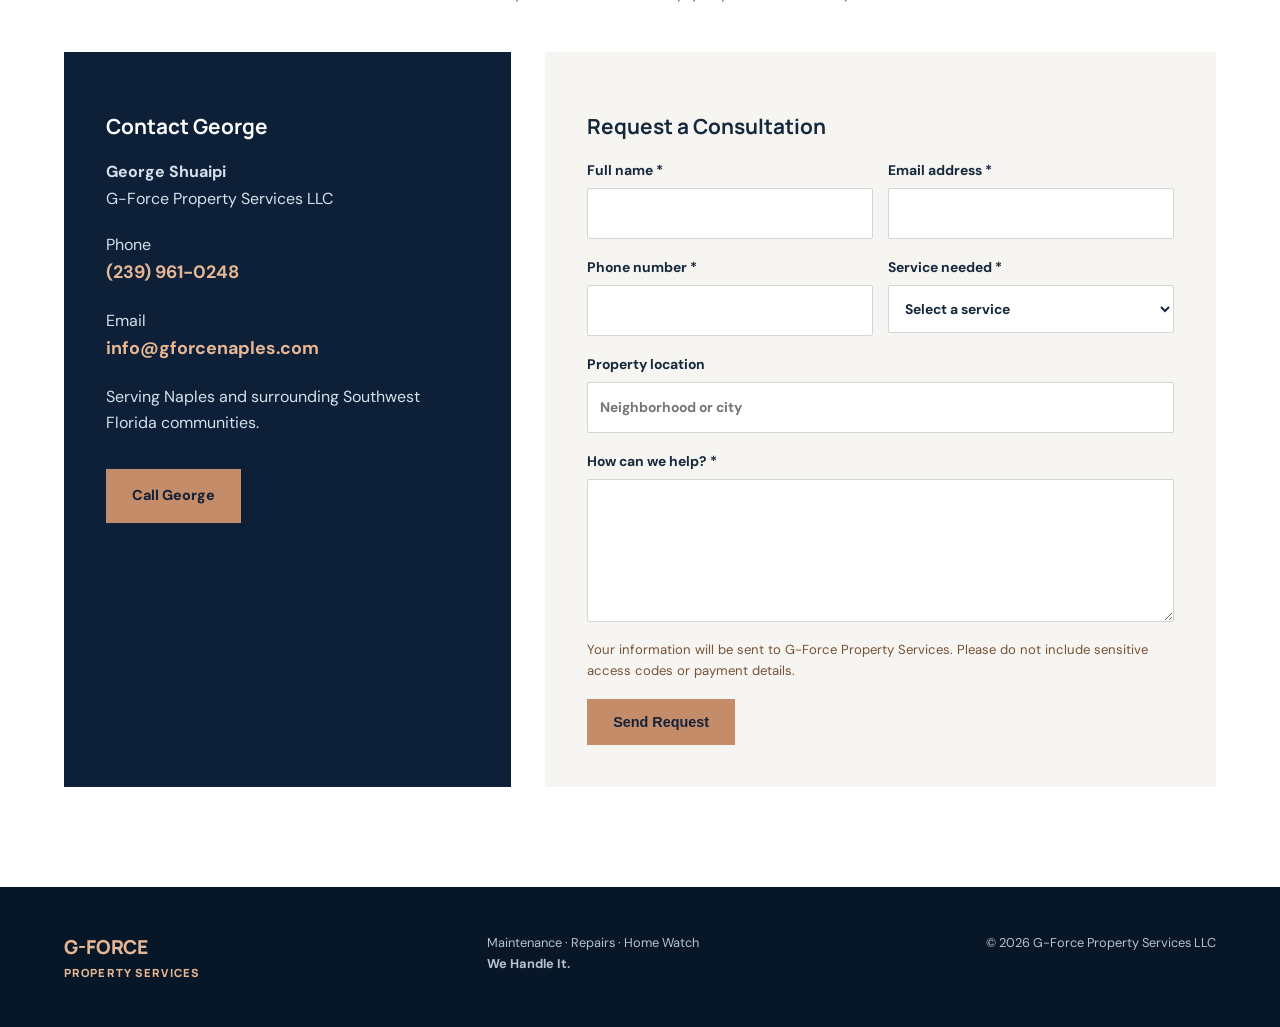
==== commit 4635f603: "Mobile icons fix" ====
--- a/index.html
+++ b/index.html
@@ -7,11 +7,11 @@
 <header class="header"><a class="brand" href="#home"><img alt="G-Force Property Services" class="header-logo" src="gforce-header-logo.png"/></a><button aria-expanded="false" aria-label="Toggle menu" class="menu">☰</button><nav aria-label="Main navigation" id="nav"><a class="nav-home" href="index.html">Home</a><div class="nav-services"><button aria-controls="services-dropdown" aria-expanded="false" class="services-toggle" type="button">Services<svg aria-hidden="true" class="dropdown-chevron" fill="none" height="14" stroke="currentColor" stroke-linecap="round" stroke-linejoin="round" stroke-width="2.5" viewbox="0 0 24 24" width="14"><path d="m6 9 6 6 6-6"></path></svg></button><div class="services-dropdown" id="services-dropdown"><a href="services.html">All Services</a><a href="home-watch.html">Home Watch</a><a href="property-maintenance.html">Maintenance</a><a href="handyman-services.html">Repairs</a><a href="project-coordination.html">Vendor Coordination</a><a href="homeowner-concierge.html">Concierge</a></div></div><a href="#about">About</a><a class="nav-cta" href="#contact">Contact Us</a></nav></header>
 <main>
 <section class="hero" id="home"><div class="hero-inner"><p class="eyebrow">NAPLES · SOUTHWEST FLORIDA</p><h1>Your property.<br/><em>Our priority.</em></h1><p class="lead">Reliable property care, maintenance, and project coordination in Naples.</p><div class="actions"><a class="button" href="#services">Explore Our Services</a><a class="button ghost" href="#contact">Get a Quote</a></div></div><div class="hero-art"><img alt="Naples-style home with G-Force branded service truck" src="property-hero.jpg"/></div></section><section aria-label="Complete Property Support" class="services services-overview" id="services"><div class="services-heading"><p class="eyebrow">OUR SERVICES</p><h2>How can we help?</h2><p>Explore our services and find the right plan for your home.</p></div><div class="grid">
-<article class="service-tile" tabindex="-1"><a aria-label="Learn about Home Watch" class="service-tile-main" href="home-watch.html"><img alt="Home Watch service illustration" class="service-tile-photo" loading="eager" src="service-home-watch.jpg"/><span class="card-icon"><img alt="" class="approved-service-icon" height="65" loading="eager" src="icon-home-watch.png" width="80"/></span><h3>Home Watch</h3></a><p>Scheduled checks and photo reports while you’re away.</p><a href="home-watch.html">Learn more →</a></article>
-<article class="service-tile" tabindex="-1"><a aria-label="Learn about Maintenance" class="service-tile-main" href="property-maintenance.html"><img alt="Maintenance service illustration" class="service-tile-photo" loading="eager" src="service-maintenance.jpg"/><span class="card-icon"><img alt="" class="approved-service-icon" height="65" loading="eager" src="icon-maintenance.png" width="80"/></span><h3>Maintenance</h3></a><p>Routine upkeep and small handyman tasks.</p><a href="property-maintenance.html">Learn more →</a></article>
-<article class="service-tile" tabindex="-1"><a aria-label="Learn about Repairs" class="service-tile-main" href="handyman-services.html"><img alt="Repairs service illustration" class="service-tile-photo" loading="eager" src="service-repairs.jpg"/><span class="card-icon"><img alt="" class="approved-service-icon" height="65" loading="eager" src="icon-repairs.png" width="80"/></span><h3>Repairs</h3></a><p>Small repairs and handyman tasks.</p><a href="handyman-services.html">Learn more →</a></article>
-<article class="service-tile" tabindex="-1"><a aria-label="Learn about Vendor Coordination" class="service-tile-main" href="project-coordination.html"><img alt="Vendor Coordination service illustration" class="service-tile-photo" loading="eager" src="service-vendor.jpg"/><span class="card-icon"><img alt="" class="approved-service-icon" height="65" loading="eager" src="icon-vendor-coordination.png" width="80"/></span><h3>Vendor Coordination</h3></a><p>Help organizing trades, schedules and project updates.</p><a href="project-coordination.html">Learn more →</a></article>
-<article class="service-tile" tabindex="-1"><a aria-label="Learn about Concierge" class="service-tile-main" href="homeowner-concierge.html"><img alt="Concierge service illustration" class="service-tile-photo" loading="eager" src="service-concierge.jpg"/><span class="card-icon"><img alt="" class="approved-service-icon" height="65" loading="eager" src="icon-concierge.png" width="80"/></span><h3>Concierge</h3></a><p>Arrival preparation, shopping and home errands.</p><a href="homeowner-concierge.html">Learn more →</a></article>
+<article class="service-tile" tabindex="-1"><a aria-label="Learn about Home Watch" class="service-tile-main" href="home-watch.html"><img alt="Home Watch service illustration" class="service-tile-photo" loading="eager" src="service-home-watch-clean.jpg"/><span class="card-icon"><img alt="" class="approved-service-icon" height="65" loading="eager" src="icon-home-watch.png" width="80"/></span><h3>Home Watch</h3></a><p>Scheduled checks and photo reports while you’re away.</p><a href="home-watch.html">Learn more →</a></article>
+<article class="service-tile" tabindex="-1"><a aria-label="Learn about Maintenance" class="service-tile-main" href="property-maintenance.html"><img alt="Maintenance service illustration" class="service-tile-photo" loading="eager" src="service-maintenance-clean.jpg"/><span class="card-icon"><img alt="" class="approved-service-icon" height="65" loading="eager" src="icon-maintenance.png" width="80"/></span><h3>Maintenance</h3></a><p>Routine upkeep and small handyman tasks.</p><a href="property-maintenance.html">Learn more →</a></article>
+<article class="service-tile" tabindex="-1"><a aria-label="Learn about Repairs" class="service-tile-main" href="handyman-services.html"><img alt="Repairs service illustration" class="service-tile-photo" loading="eager" src="service-repairs-clean.jpg"/><span class="card-icon"><img alt="" class="approved-service-icon" height="65" loading="eager" src="icon-repairs.png" width="80"/></span><h3>Repairs</h3></a><p>Small repairs and handyman tasks.</p><a href="handyman-services.html">Learn more →</a></article>
+<article class="service-tile" tabindex="-1"><a aria-label="Learn about Vendor Coordination" class="service-tile-main" href="project-coordination.html"><img alt="Vendor Coordination service illustration" class="service-tile-photo" loading="eager" src="service-vendor-clean.jpg"/><span class="card-icon"><img alt="" class="approved-service-icon" height="65" loading="eager" src="icon-vendor-coordination.png" width="80"/></span><h3>Vendor Coordination</h3></a><p>Help organizing trades, schedules and project updates.</p><a href="project-coordination.html">Learn more →</a></article>
+<article class="service-tile" tabindex="-1"><a aria-label="Learn about Concierge" class="service-tile-main" href="homeowner-concierge.html"><img alt="Concierge service illustration" class="service-tile-photo" loading="eager" src="service-concierge-clean.jpg"/><span class="card-icon"><img alt="" class="approved-service-icon" height="65" loading="eager" src="icon-concierge.png" width="80"/></span><h3>Concierge</h3></a><p>Arrival preparation, shopping and home errands.</p><a href="homeowner-concierge.html">Learn more →</a></article>
 </div></section>
 <section class="about section" id="about"><div class="about-layout"><div class="about-content"><p class="eyebrow">LOCALLY OWNED · PERSONALLY LED</p><h2>Meet George</h2><p>G-Force is a locally owned Naples property services business built around a simple idea: taking good care of a home starts with listening and following through.</p><p>George is your point of contact for planning services, coordinating schedules, and keeping you informed. For work requiring specialized trades, G-Force helps coordinate with qualified service providers.</p><p>Whether you live here year-round or spend part of the year away, our goal is to make property care straightforward, dependable, and personal.</p><strong>We Handle It.</strong></div><figure class="about-photo"><img alt="George, owner of G-Force Property Services" loading="lazy" src="george-owner.jpg"/><figcaption>George · Owner, G-Force Property Services</figcaption></figure></div></section>
 <section class="contact section" id="contact"><p class="eyebrow">GET IN TOUCH</p><h2>Let's take care of your property.</h2><p>Tell us what you need, and we'll help you plan the next step.</p><div class="contact-layout"><div class="contact-details"><h3>Contact George</h3><p><strong>George Shuaipi</strong><br/>G-Force Property Services LLC</p><p>Phone<br/><a class="contact-link" href="tel:+12399610248">(239) 961-0248</a></p><p>Email<br/><a class="contact-link" href="mailto:info@gforcenaples.com">info@gforcenaples.com</a></p><p>Serving Naples and surrounding Southwest Florida communities.</p><a class="button" href="tel:+12399610248">Call George</a></div><div class="form-wrap"><h3>Request a Consultation</h3><form action="https://formspree.io/f/mnpjpbel" id="contact-form" method="POST"><div class="form-row"><label>Full name *<input autocomplete="name" name="name" required=""/></label><label>Email address *<input autocomplete="email" name="email" required="" type="email"/></label></div><div class="form-row"><label>Phone number *<input autocomplete="tel" name="phone" required="" type="tel"/></label><label>Service needed *<select name="service" required=""><option value="">Select a service</option><option>Home Watch</option><option>Property Maintenance</option><option>Repairs &amp; Handyman Services</option><option>Vendor Coordination / Project Oversight</option><option>Homeowner Concierge</option><option>Other</option></select></label></div><label>Property location<input name="location" placeholder="Neighborhood or city"/></label><label>How can we help? *<textarea name="message" required="" rows="5"></textarea></label><p aria-live="polite" class="form-notice" id="form-notice" role="status">Your information will be sent to G-Force Property Services. Please do not include sensitive access codes or payment details.</p><button class="button" type="submit">Send Request</button><div aria-live="polite" hidden="" id="form-feedback" role="status"></div></form></div></div></section>
--- a/style.css
+++ b/style.css
@@ -233,3 +233,19 @@
 .subhero-with-image .subhero-photo{overflow:hidden;height:205px;}
 .subhero-with-image .subhero-photo > img{height:100%;}
 @media(max-width:750px){.subhero-with-image .subhero-photo{margin-left:0;width:100%;height:190px}.subhero-with-image .subhero-photo > img{height:100%}}
+
+/* Our Services page only — compact hero and integrated icon cards */
+.subhero.all-services-compact{padding:32px max(5%,calc((100% - 1280px)/2)) 36px;min-height:0}
+.all-services-compact .subhero-inner{max-width:980px}
+.all-services-compact h1{font-size:clamp(2.2rem,3.5vw,3.2rem);line-height:1.1;margin:0 0 10px}
+.all-services-compact .lead{font-size:clamp(.94rem,1.15vw,1.08rem);line-height:1.5;max-width:800px;margin:0 0 17px}
+.all-services-compact .button{padding:11px 22px;font-size:.88rem}
+body:has(.all-services-compact) .content-section{padding-top:42px}
+body:has(.all-services-compact) .service-page-grid{gap:20px;margin-top:25px}
+body:has(.all-services-compact) .service-page-card{padding:22px 24px 25px}
+.services-photo-frame{position:relative;margin-bottom:40px}
+.services-photo-frame .service-index-photo{display:block;width:100%;height:170px;object-fit:cover;margin:0;border-radius:4px}
+.services-photo-badge{position:absolute;bottom:-30px;left:50%;transform:translateX(-50%);height:62px;width:62px;border-radius:50%;background:#f7f5f1;display:flex;align-items:center;justify-content:center}
+.services-photo-badge img{width:38px;height:38px;object-fit:contain;display:block}
+body:has(.all-services-compact) .service-page-card h3{margin:0 0 8px}
+@media(max-width:560px){.subhero.all-services-compact{padding:28px 6% 32px}.services-photo-frame .service-index-photo{height:155px}}
